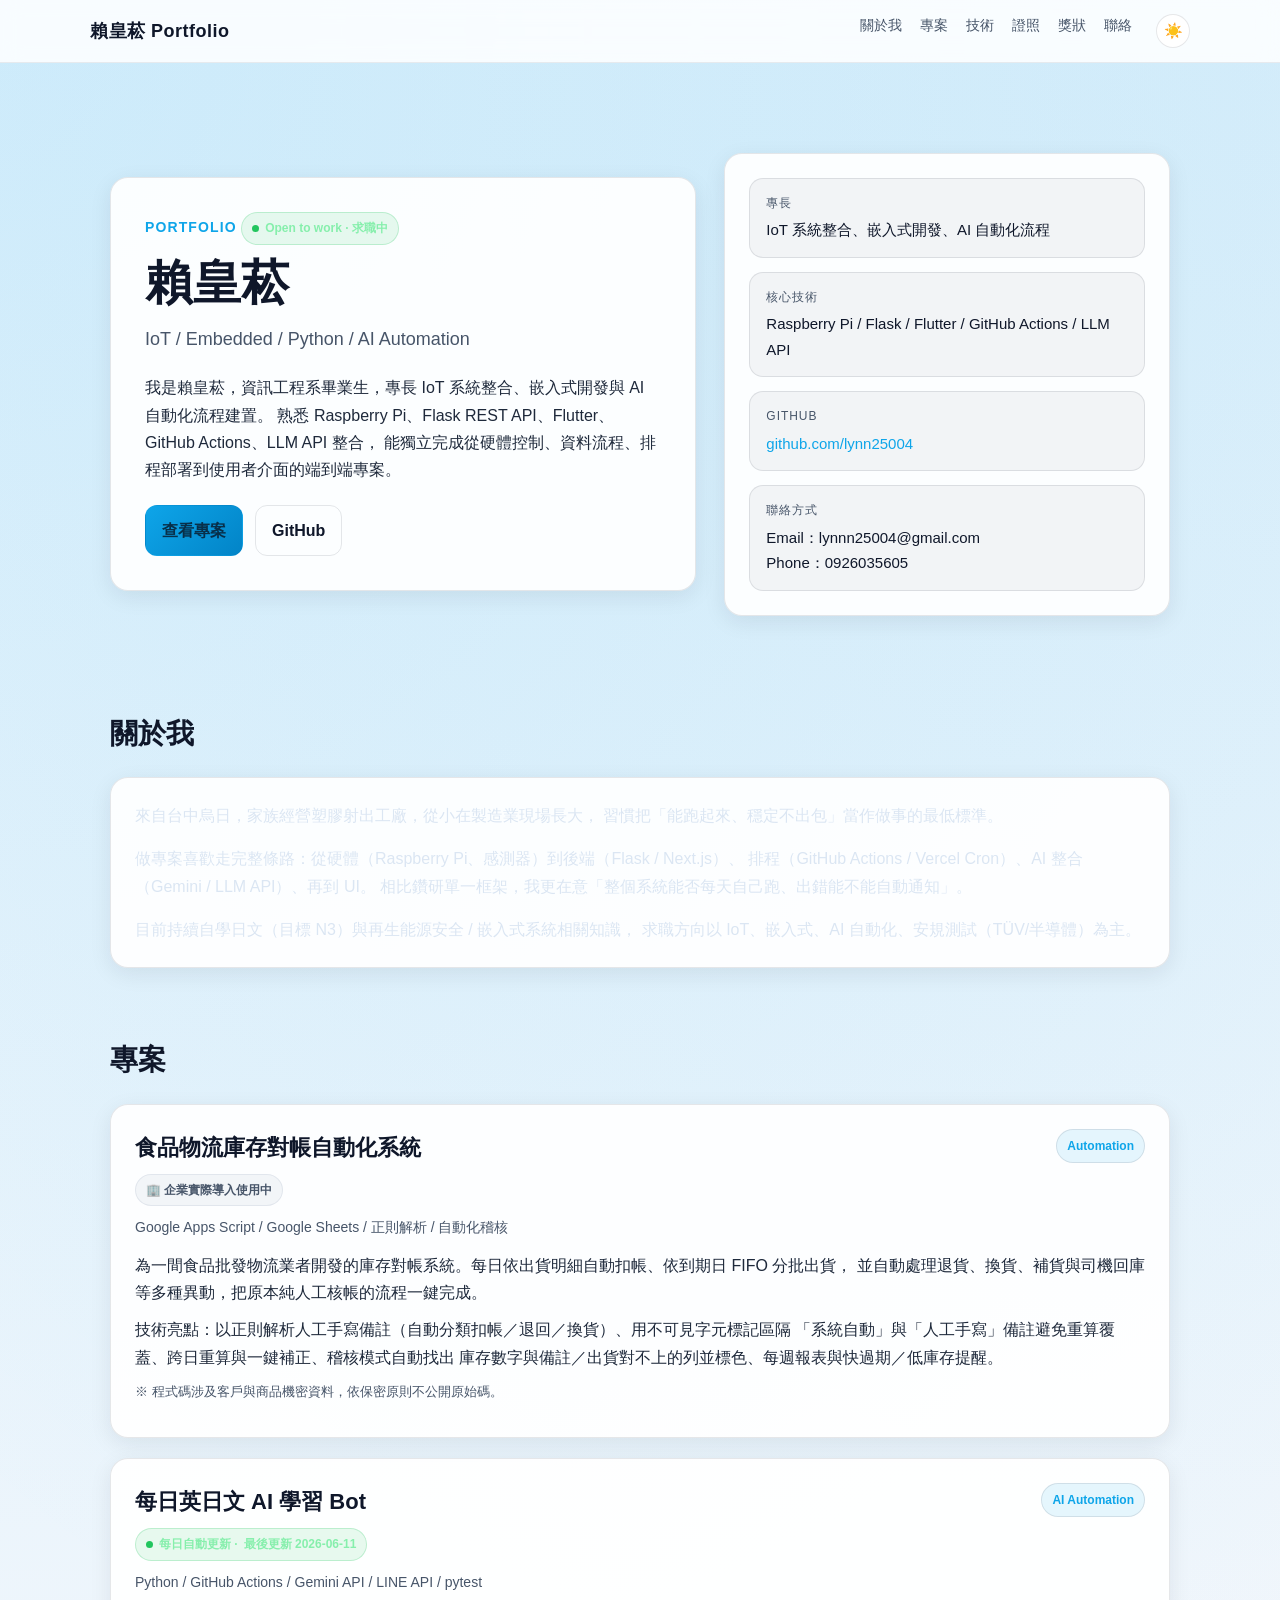
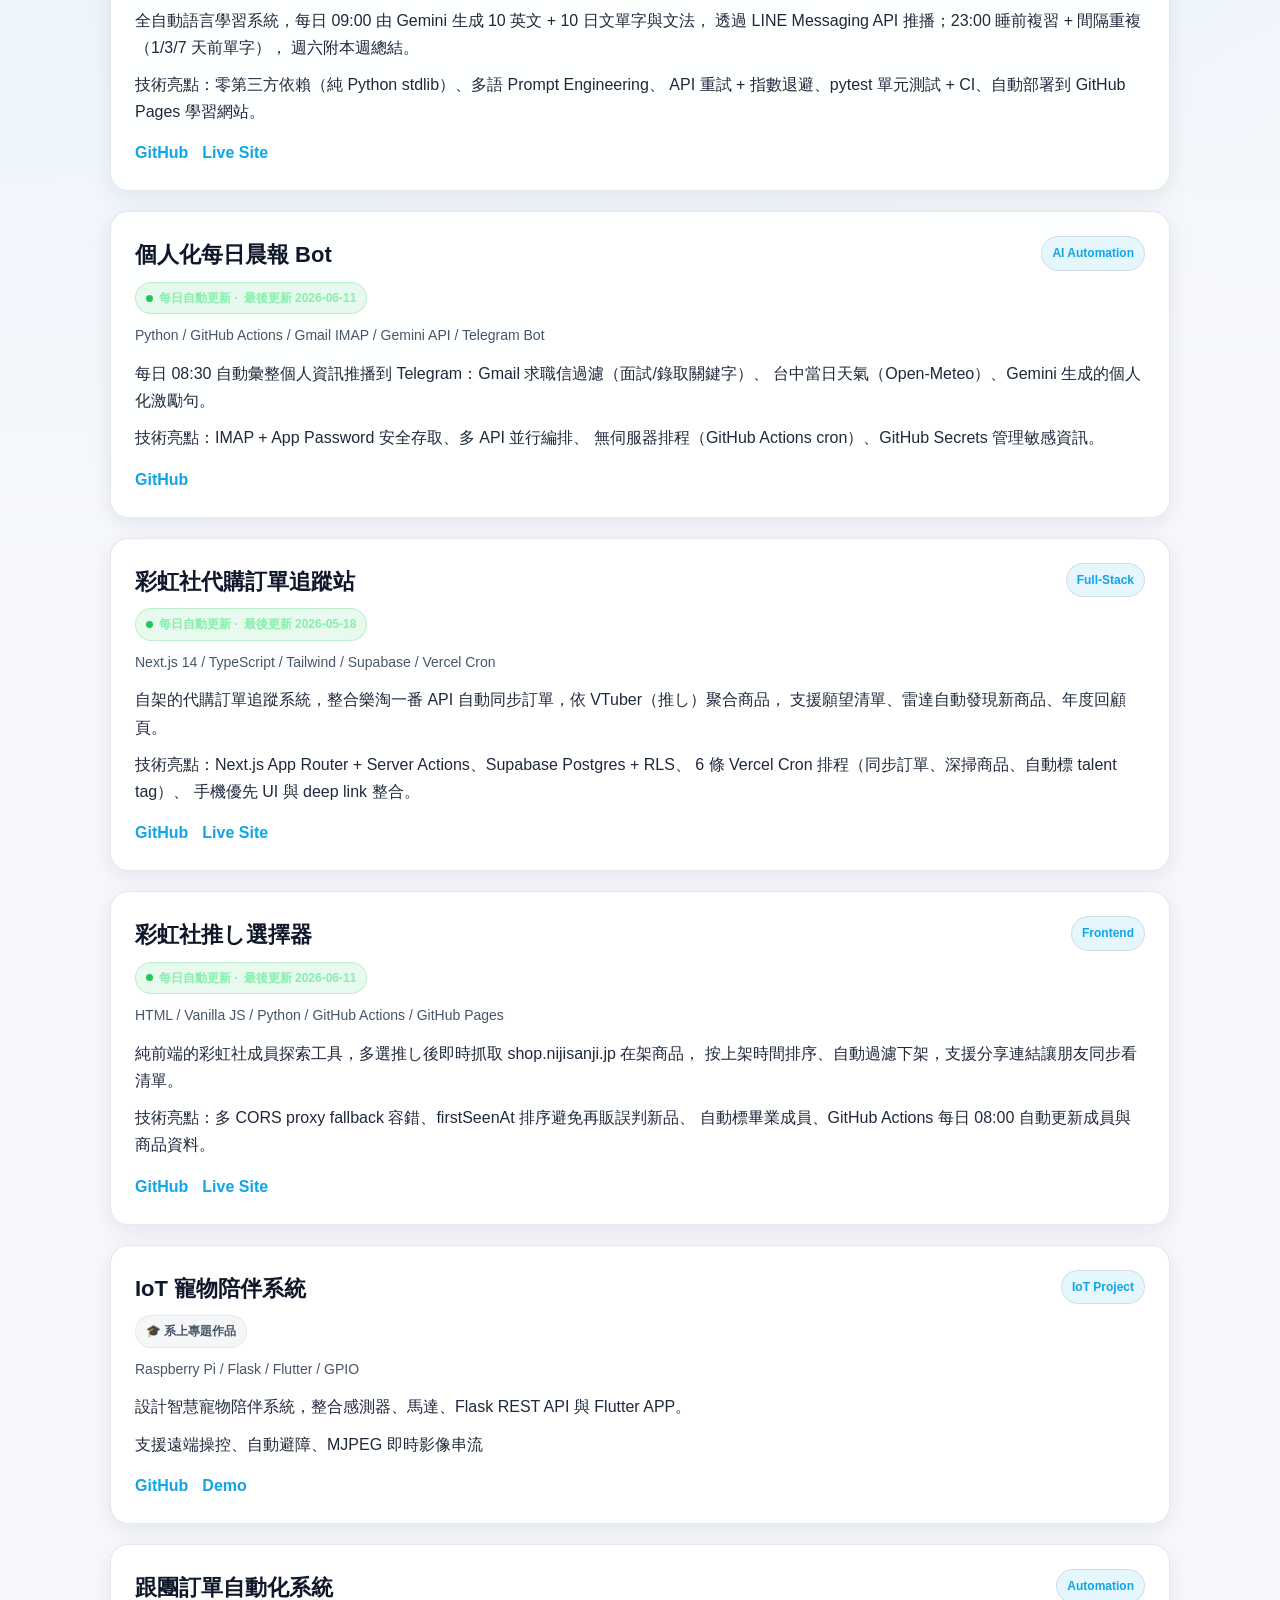
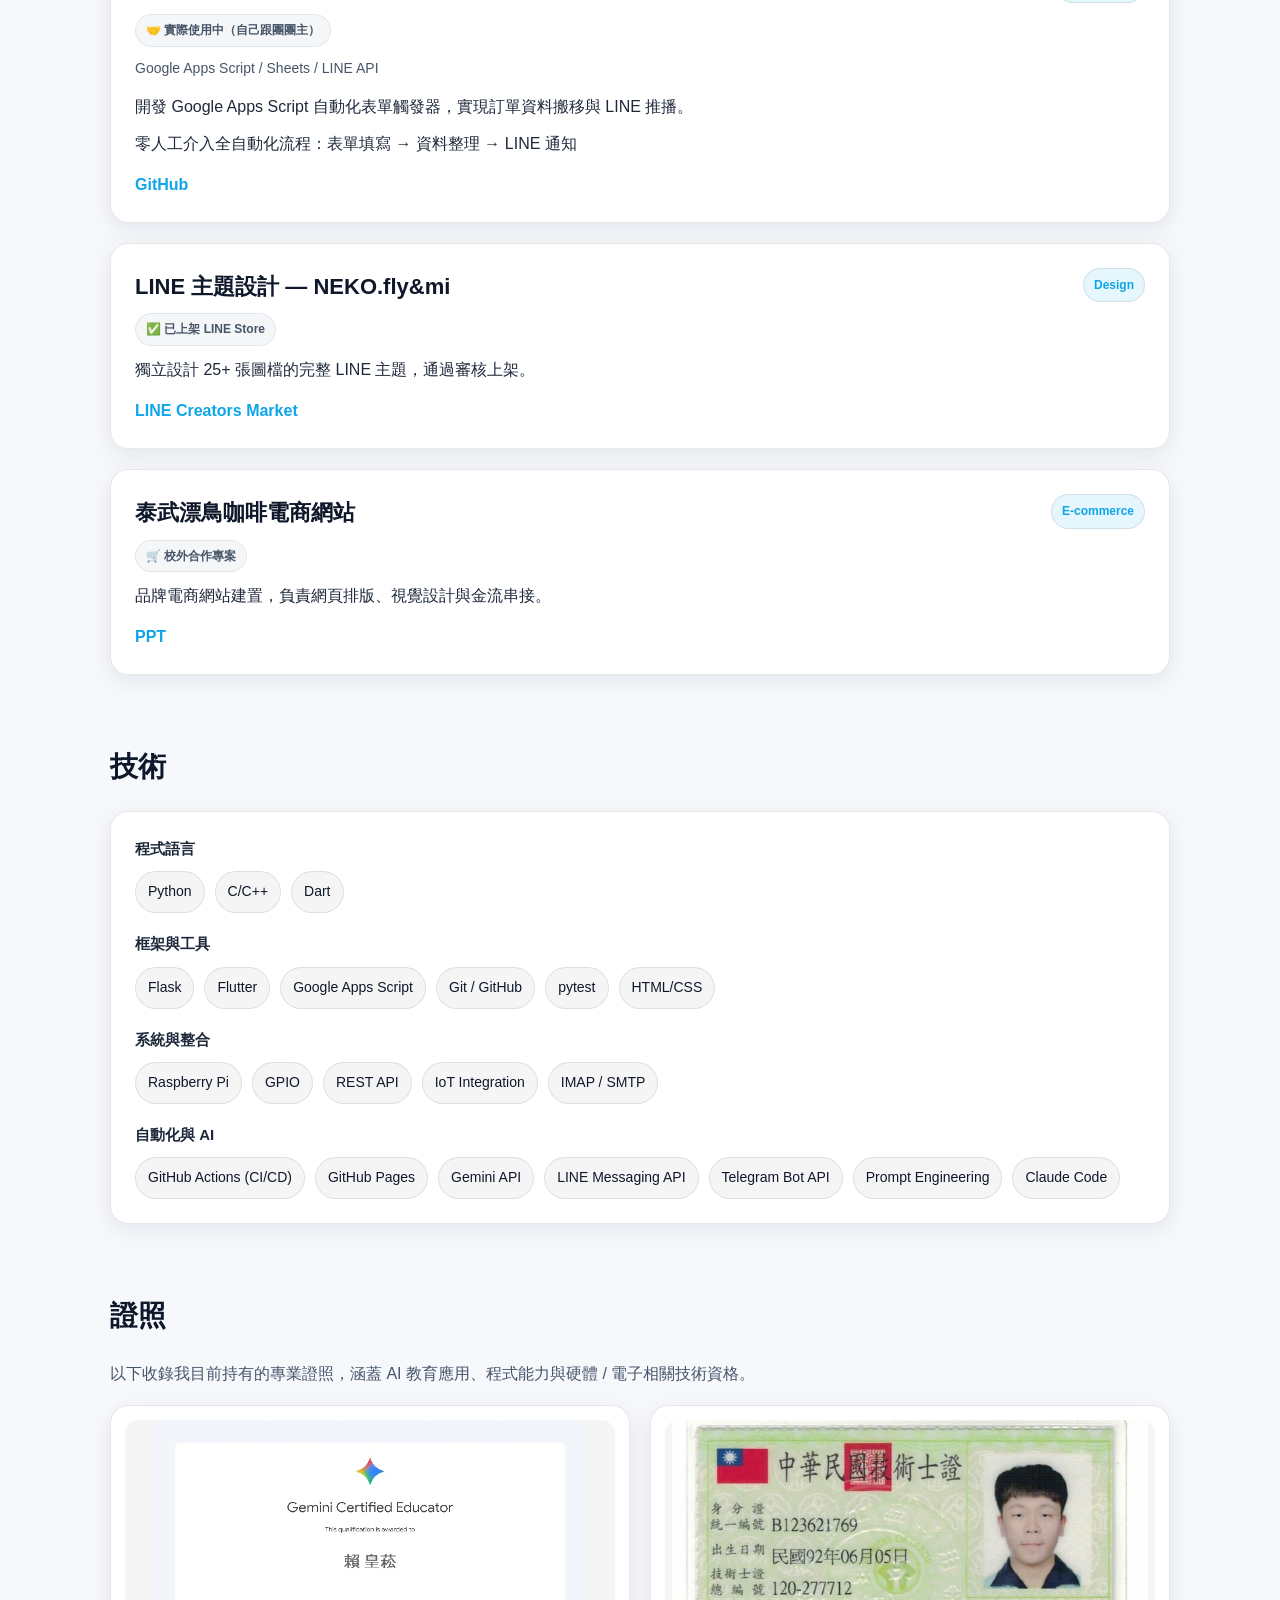
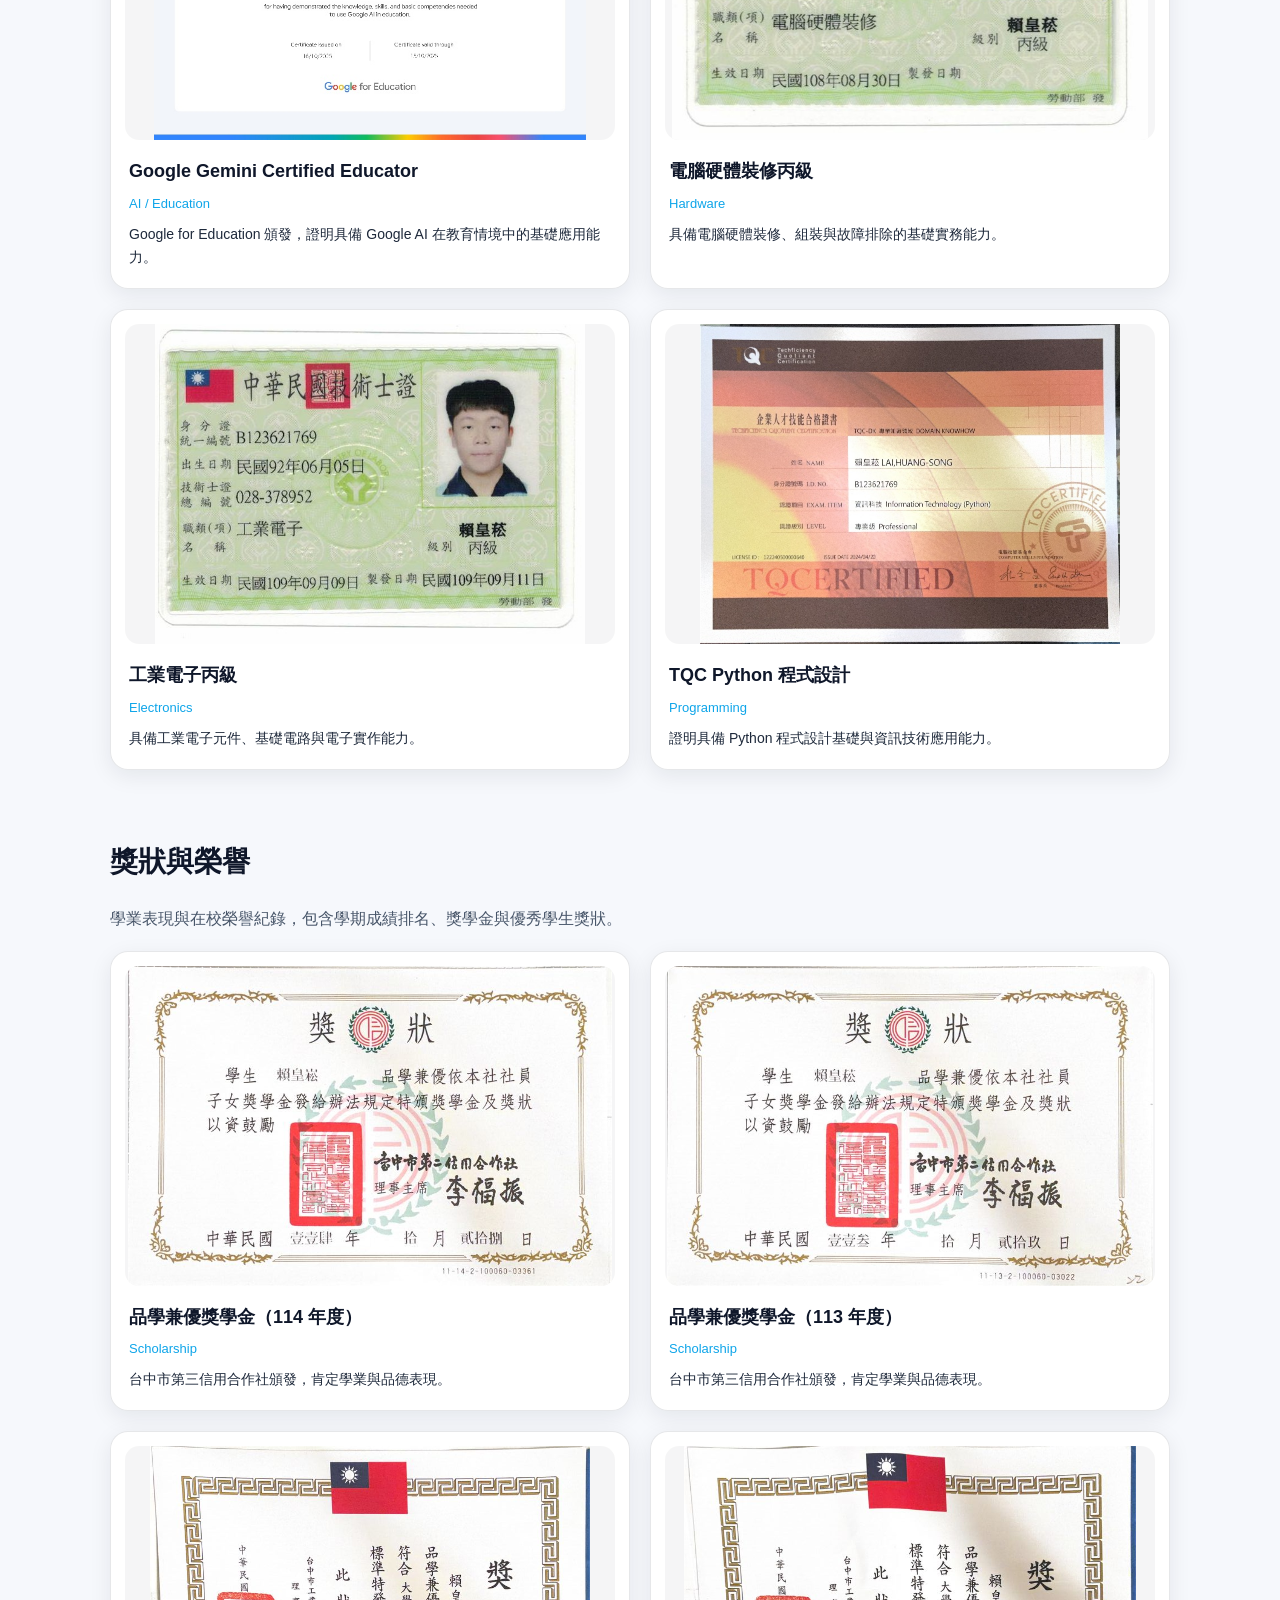
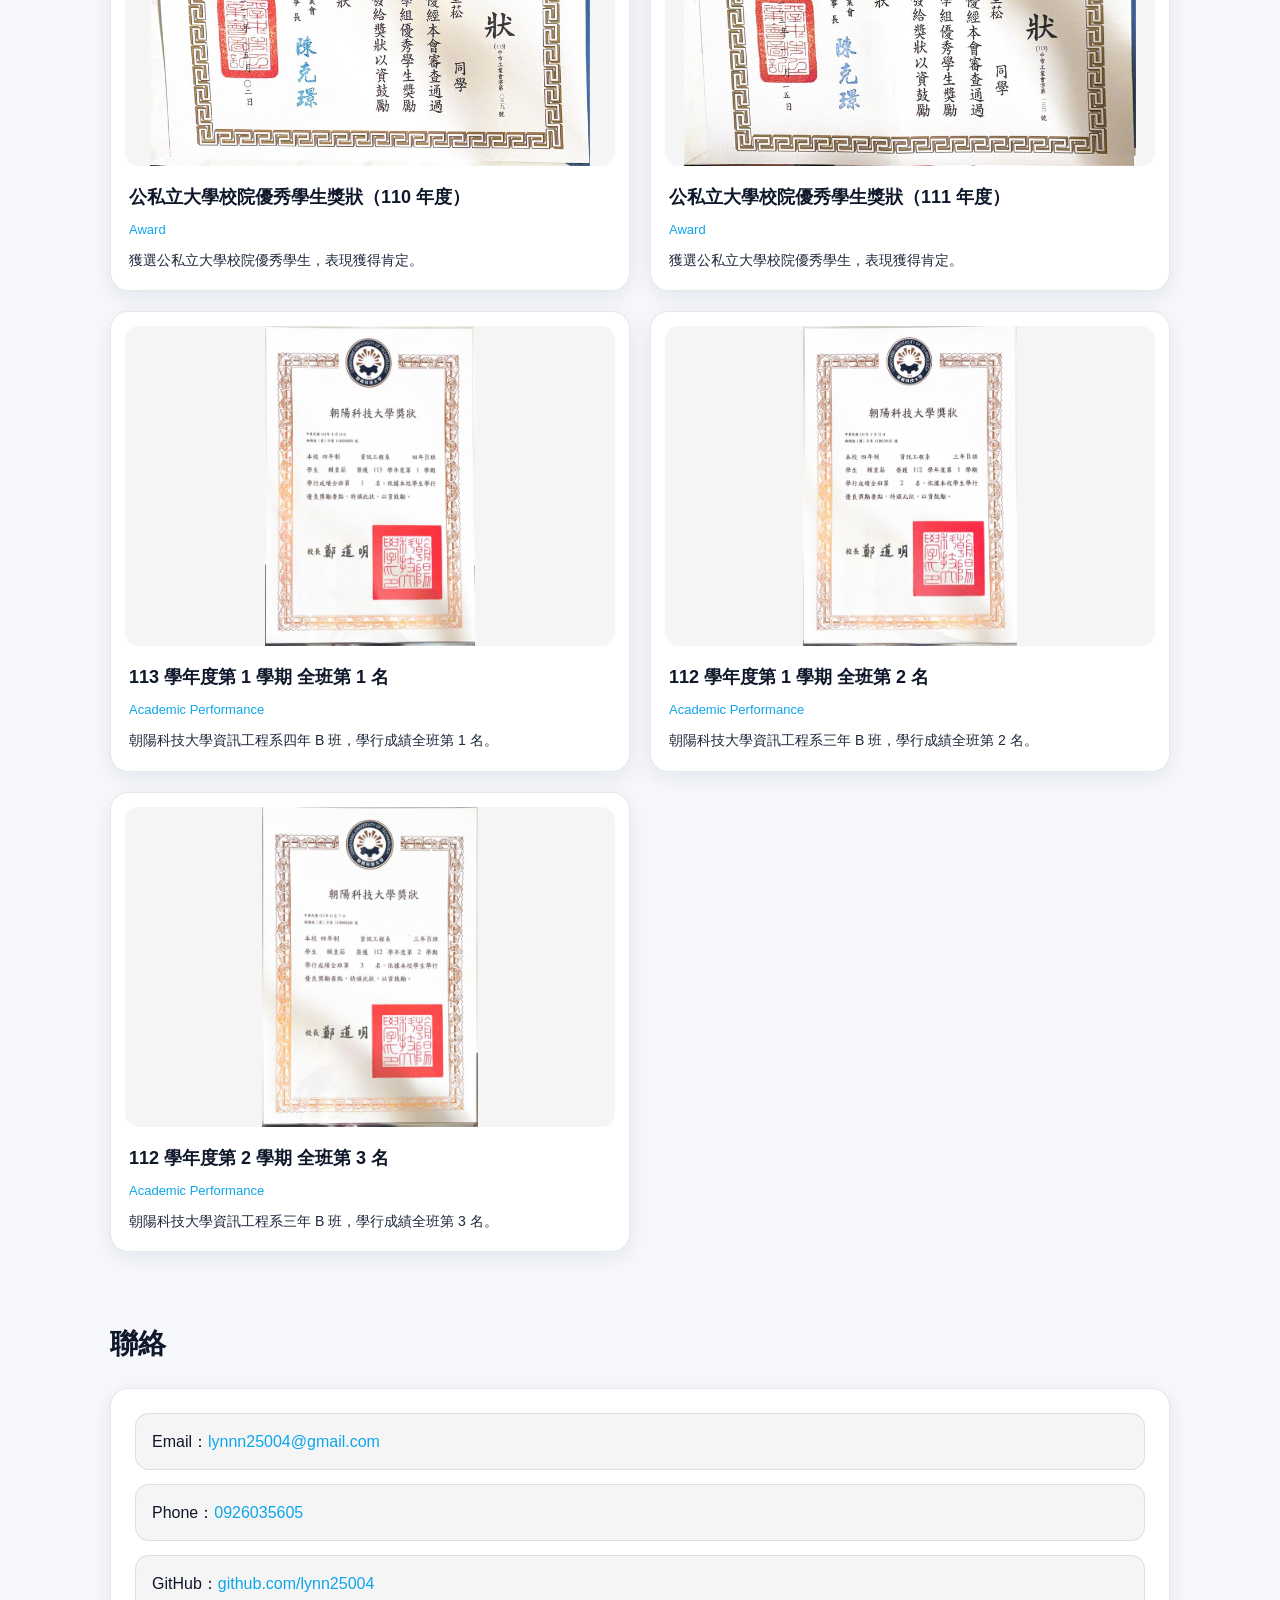
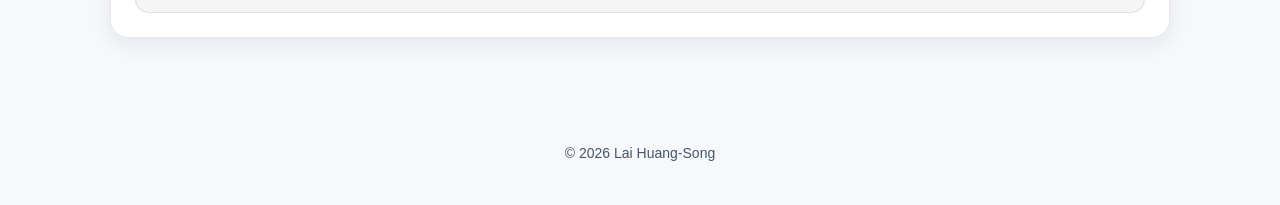
==== index.html @ dcc77744 "新增「食品物流庫存對帳自動化系統」作品集卡片（匿名化，不含客戶/商品機密） Co-Authored-By: Claude Opus 4.8 <noreply@anthropic.com>" ====
<!DOCTYPE html>
<html lang="zh-TW">
<head>
  <meta charset="UTF-8">
  <meta name="viewport" content="width=device-width, initial-scale=1.0">
  <title>賴皇菘 | Portfolio</title>
  <meta name="description" content="賴皇菘的工程師作品集，展示 IoT、嵌入式、Python、Flutter、Google Apps Script 等專案經驗、證照與獎狀。">
  <meta name="theme-color" content="#0f172a" media="(prefers-color-scheme: dark)">
  <meta name="theme-color" content="#ffffff" media="(prefers-color-scheme: light)">
  <link rel="icon" type="image/svg+xml" href='data:image/svg+xml;utf8,<svg xmlns="http://www.w3.org/2000/svg" viewBox="0 0 64 64"><rect width="64" height="64" rx="14" fill="%230f172a"/><text x="50%25" y="55%25" font-size="36" text-anchor="middle" dominant-baseline="middle" font-family="Arial,sans-serif" font-weight="700" fill="%2338bdf8">L</text></svg>'>
  <meta property="og:title" content="賴皇菘 | Portfolio">
  <meta property="og:description" content="IoT / Embedded / Python / AI Automation — 工程師作品集">
  <meta property="og:type" content="website">
  <script>
    // 早期套用主題，避免閃白
    (function(){
      try{
        var saved=localStorage.getItem('portfolio-theme');
        var sys=window.matchMedia('(prefers-color-scheme: light)').matches?'light':'dark';
        document.documentElement.dataset.theme=saved||sys;
      }catch(e){document.documentElement.dataset.theme='dark';}
    })();
  </script>

  <style>
    :root,
    [data-theme="dark"]{
      --bg:#0f172a;
      --card:#1e293b;
      --card-hover:#24344d;
      --text:#e2e8f0;
      --muted:#94a3b8;
      --primary:#38bdf8;
      --primary-dark:#0ea5e9;
      --border:rgba(148,163,184,.18);
      --shadow:0 10px 30px rgba(0,0,0,.25);
      --radius:18px;
      --grad-1:rgba(56,189,248,.10);
      --grad-2:rgba(14,165,233,.08);
      --nav-bg:rgba(15,23,42,.78);
      --nav-border:rgba(148,163,184,.12);
      --card-bg:rgba(30,41,59,.72);
      --card-bg-strong:rgba(36,52,77,.86);
      --skills-bg:rgba(15,23,42,.55);
      --eyebrow-bg:rgba(56,189,248,.12);
      --brand:#fff;
      --hover-link:#7dd3fc;
      --project-desc:#dbe6f3;
    }

    [data-theme="light"]{
      --bg:#f6f8fc;
      --card:#ffffff;
      --card-hover:#eef2f8;
      --text:#0f172a;
      --muted:#475569;
      --primary:#0ea5e9;
      --primary-dark:#0284c7;
      --border:rgba(15,23,42,.10);
      --shadow:0 6px 22px rgba(15,23,42,.08);
      --grad-1:rgba(56,189,248,.18);
      --grad-2:rgba(14,165,233,.10);
      --nav-bg:rgba(255,255,255,.86);
      --nav-border:rgba(15,23,42,.08);
      --card-bg:rgba(255,255,255,.92);
      --card-bg-strong:#ffffff;
      --skills-bg:rgba(15,23,42,.04);
      --eyebrow-bg:rgba(14,165,233,.10);
      --brand:#0f172a;
      --hover-link:#0284c7;
      --project-desc:#1e293b;
    }

    .theme-toggle{
      background:var(--card-bg);
      border:1px solid var(--border);
      color:var(--text);
      width:34px;
      height:34px;
      border-radius:50%;
      cursor:pointer;
      display:flex;
      align-items:center;
      justify-content:center;
      font-size:15px;
      transition:transform .2s,border-color .2s;
      margin-left:6px;
    }
    .theme-toggle:hover{
      border-color:var(--primary);
      transform:rotate(15deg);
    }

    *{
      box-sizing:border-box;
      margin:0;
      padding:0;
    }

    html{
      scroll-behavior:smooth;
    }

    body{
      font-family:Arial, "Noto Sans TC", sans-serif;
      background:
        radial-gradient(circle at top left, var(--grad-1), transparent 26%),
        radial-gradient(circle at top right, var(--grad-2), transparent 24%),
        var(--bg);
      color:var(--text);
      line-height:1.7;
      transition:background .25s,color .25s;
    }

    a{
      color:var(--primary);
      text-decoration:none;
      transition:.2s ease;
    }

    a:hover{
      color:var(--hover-link);
    }

    img{
      max-width:100%;
      display:block;
      border-radius:14px;
    }

    .container{
      max-width:1100px;
      margin:0 auto;
      padding:0 20px;
    }

    .nav{
      position:sticky;
      top:0;
      z-index:1000;
      backdrop-filter:blur(10px);
      background:var(--nav-bg);
      border-bottom:1px solid var(--nav-border);
    }

    .nav-inner{
      display:flex;
      justify-content:space-between;
      align-items:center;
      padding:14px 0;
    }

    .brand{
      font-size:18px;
      font-weight:700;
      color:var(--brand);
      letter-spacing:.5px;
    }

    .nav-links{
      display:flex;
      gap:18px;
      flex-wrap:wrap;
    }

    .nav-links a{
      color:var(--muted);
      font-size:14px;
    }

    .nav-links a:hover{
      color:var(--brand);
    }

    .hero{
      padding:90px 0 60px;
    }

    .hero-grid{
      display:grid;
      grid-template-columns:1.25fr .95fr;
      gap:28px;
      align-items:center;
    }

    .hero-card,
    .side-card,
    .about-box,
    .skills-panel,
    .contact-box,
    .card{
      background:var(--card-bg);
      border:1px solid var(--border);
      border-radius:var(--radius);
      box-shadow:var(--shadow);
    }

    .hero-card{
      padding:34px;
    }

    .side-card,
    .about-box,
    .skills-panel,
    .contact-box,
    .card{
      padding:24px;
    }

    .eyebrow{
      display:inline-block;
      margin-bottom:12px;
      color:var(--primary);
      font-size:14px;
      font-weight:700;
      letter-spacing:.08em;
      text-transform:uppercase;
    }

    h1{
      font-size:48px;
      line-height:1.15;
      margin-bottom:14px;
      color:var(--brand);
    }

    .subtitle{
      margin-bottom:20px;
      color:var(--muted);
      font-size:18px;
    }

    .intro{
      color:var(--project-desc);
      font-size:16px;
      margin-bottom:22px;
    }

    .hero-actions{
      display:flex;
      gap:12px;
      flex-wrap:wrap;
      margin-top:22px;
    }

    .btn{
      display:inline-flex;
      align-items:center;
      justify-content:center;
      padding:11px 16px;
      border-radius:12px;
      font-weight:700;
      transition:.2s ease;
      border:1px solid transparent;
    }

    .btn-primary{
      background:linear-gradient(135deg, var(--primary), var(--primary-dark));
      color:#082f49;
    }

    .btn-primary:hover{
      color:#082f49;
      transform:translateY(-1px);
    }

    .btn-secondary{
      background:transparent;
      color:var(--text);
      border-color:var(--border);
    }

    .btn-secondary:hover{
      background:var(--skills-bg);
      color:var(--brand);
    }

    .info-list,
    .contact-list{
      display:grid;
      gap:14px;
    }

    .info-item,
    .contact-item{
      padding:14px 16px;
      border-radius:14px;
      background:var(--skills-bg);
      border:1px solid var(--border);
    }

    .info-label{
      display:block;
      font-size:12px;
      color:var(--muted);
      margin-bottom:4px;
      text-transform:uppercase;
      letter-spacing:.08em;
    }

    .info-value{
      color:var(--brand);
      font-size:15px;
      word-break:break-word;
    }

    .section{
      padding:34px 0;
      scroll-margin-top:72px;
    }

    .section-title{
      font-size:28px;
      margin-bottom:20px;
      color:var(--brand);
    }

    .section-desc{
      color:var(--muted);
      margin-bottom:18px;
    }

    .about-box p{
      color:#dbe6f3;
      margin-bottom:16px;
    }

    .about-box p:last-child{
      margin-bottom:0;
    }

    .project-grid{
      display:grid;
      gap:20px;
    }

    .card{
      transition:.2s ease;
    }

    .card:hover{
      transform:translateY(-3px);
      background:var(--card-bg-strong);
    }

    .project-header{
      display:flex;
      justify-content:space-between;
      align-items:flex-start;
      gap:12px;
      flex-wrap:wrap;
      margin-bottom:8px;
    }

    .project-header h3{
      font-size:22px;
      color:var(--brand);
    }

    .badge{
      display:inline-block;
      padding:6px 10px;
      border-radius:999px;
      background:var(--eyebrow-bg);
      color:var(--primary);
      font-size:12px;
      font-weight:700;
      border:1px solid var(--border);
      white-space:nowrap;
    }

    .live-badge{
      display:inline-flex;
      align-items:center;
      gap:6px;
      padding:5px 10px;
      border-radius:999px;
      background:rgba(34,197,94,.10);
      color:#86efac;
      font-size:12px;
      font-weight:600;
      border:1px solid rgba(34,197,94,.22);
      white-space:nowrap;
      margin-bottom:10px;
    }

    .static-badge{
      display:inline-flex;
      align-items:center;
      gap:6px;
      padding:5px 10px;
      border-radius:999px;
      background:rgba(148,163,184,.10);
      color:var(--muted);
      font-size:12px;
      font-weight:600;
      border:1px solid rgba(148,163,184,.18);
      white-space:nowrap;
      margin-bottom:10px;
    }

    .live-dot{
      width:7px;
      height:7px;
      border-radius:50%;
      background:#22c55e;
      box-shadow:0 0 0 0 rgba(34,197,94,.5);
      animation:pulse 2s infinite;
    }

    @keyframes pulse{
      0%{box-shadow:0 0 0 0 rgba(34,197,94,.5);}
      70%{box-shadow:0 0 0 6px rgba(34,197,94,0);}
      100%{box-shadow:0 0 0 0 rgba(34,197,94,0);}
    }

    .stack{
      color:var(--muted);
      font-size:14px;
      margin-bottom:12px;
    }

    .project-desc{
      color:var(--project-desc);
      margin-bottom:10px;
    }

    .project-links{
      margin-top:14px;
      display:flex;
      gap:14px;
      flex-wrap:wrap;
    }

    .project-links a{
      font-weight:700;
    }

    .skill-group{
      margin-bottom:18px;
    }

    .skill-group:last-child{
      margin-bottom:0;
    }

    .skill-group h4{
      margin-bottom:10px;
      font-size:15px;
      color:var(--project-desc);
    }

    .skills{
      display:flex;
      flex-wrap:wrap;
      gap:10px;
    }

    .skills span{
      display:inline-block;
      background:var(--skills-bg);
      border:1px solid var(--border);
      color:var(--text);
      padding:8px 12px;
      border-radius:999px;
      font-size:14px;
    }

    .gallery-grid{
      display:grid;
      grid-template-columns:repeat(2, minmax(0, 1fr));
      gap:20px;
    }

    .gallery-card{
      background:var(--card-bg);
      border:1px solid var(--border);
      border-radius:var(--radius);
      box-shadow:var(--shadow);
      overflow:hidden;
      transition:.2s ease;
    }

    .gallery-card:hover{
      transform:translateY(-3px);
      background:var(--card-bg-strong);
    }

    .gallery-image-wrap{
      padding:14px 14px 0 14px;
    }

    .gallery-image-wrap img{
      width:100%;
      height:320px;
      object-fit:contain;
      background:var(--skills-bg);
      border-radius:14px;
    }

    .gallery-body{
      padding:16px 18px 18px;
    }

    .gallery-title{
      font-size:18px;
      font-weight:700;
      color:var(--brand);
      margin-bottom:6px;
    }

    .gallery-meta{
      font-size:13px;
      color:var(--primary);
      margin-bottom:8px;
    }

    .gallery-desc{
      font-size:14px;
      color:var(--project-desc);
    }

    footer{
      text-align:center;
      margin:70px 0 40px;
      color:var(--muted);
      font-size:14px;
    }

    @media (max-width: 900px){
      .hero-grid,
      .gallery-grid{
        grid-template-columns:1fr;
      }

      h1{
        font-size:38px;
      }
    }

    @media (max-width: 640px){
      .nav-inner{
        align-items:flex-start;
        gap:12px;
        flex-direction:column;
      }

      .nav-links{
        gap:12px;
      }

      .hero{
        padding:70px 0 40px;
      }

      .hero-card,
      .side-card,
      .about-box,
      .card,
      .skills-panel,
      .contact-box{
        padding:20px;
      }

      h1{
        font-size:32px;
      }

      .section-title{
        font-size:24px;
      }

      .project-header h3{
        font-size:20px;
      }

      .gallery-image-wrap{
        padding:12px 12px 0 12px;
      }

      .gallery-image-wrap img{
        height:260px;
      }
    }

    /* 列印（HR / 招募方輸出 PDF 用） */
    @media print{
      :root{
        --bg:#fff;--card:#fff;--card-hover:#fff;--text:#111;--muted:#444;
        --primary:#0369a1;--primary-dark:#0c4a6e;--border:#ccc;--shadow:none;
        --grad-1:transparent;--grad-2:transparent;--nav-bg:#fff;--nav-border:#ccc;
        --card-bg:#fff;--card-bg-strong:#fff;--skills-bg:#f7f7f7;
        --eyebrow-bg:#e0f2fe;--brand:#000;--hover-link:#0369a1;--project-desc:#222;
      }
      body{background:#fff;color:#111;}
      .nav,.theme-toggle,#theme-toggle{display:none !important;}
      .hero{padding:20px 0 12px;}
      .hero-grid{grid-template-columns:1fr;gap:14px;}
      .live-badge,.static-badge,.badge{box-shadow:none !important;}
      .card,.hero-card,.side-card,.about-box,.skills-panel,.contact-box,.gallery-card{
        page-break-inside:avoid;break-inside:avoid;box-shadow:none;border:1px solid #ddd;
      }
      .section{padding:14px 0;scroll-margin-top:0;}
      .section-title{font-size:20px;margin-bottom:10px;}
      h1{font-size:28px;}
      a{color:#0369a1;text-decoration:underline;}
      a[href]:after{content:" (" attr(href) ")";font-size:.8em;color:#666;word-break:break-all;}
      a[href^="#"]:after,a[href^="mailto:"]:after,a[href^="tel:"]:after{content:"";}
      .project-links a{display:inline-block;margin-right:8px;}
      footer{border-top:1px solid #ccc;padding-top:8px;margin-top:18px;}
    }
  </style>
</head>

<body>
  <nav class="nav">
    <div class="container nav-inner">
      <div class="brand">賴皇菘 Portfolio</div>
      <div class="nav-links">
        <a href="#about">關於我</a>
        <a href="#projects">專案</a>
        <a href="#skills">技術</a>
        <a href="#certifications">證照</a>
        <a href="#awards">獎狀</a>
        <a href="#contact">聯絡</a>
        <button id="theme-toggle" class="theme-toggle" aria-label="切換主題" title="切換深色 / 淺色">🌙</button>
      </div>
    </div>
  </nav>

  <div class="container">
    <header class="hero">
      <div class="hero-grid">
        <div class="hero-card">
          <span class="eyebrow">Portfolio</span>
          <span class="live-badge" title="2026 應屆畢業，求職中"><span class="live-dot"></span>Open to work · 求職中</span>
          <h1>賴皇菘</h1>
          <p class="subtitle">IoT / Embedded / Python / AI Automation</p>
          <p class="intro">
            我是賴皇菘，資訊工程系畢業生，專長 IoT 系統整合、嵌入式開發與 AI 自動化流程建置。
            熟悉 Raspberry Pi、Flask REST API、Flutter、GitHub Actions、LLM API 整合，
            能獨立完成從硬體控制、資料流程、排程部署到使用者介面的端到端專案。
          </p>
          <div class="hero-actions">
            <a class="btn btn-primary" href="#projects">查看專案</a>
            <a class="btn btn-secondary" href="https://github.com/lynn25004" target="_blank" rel="noopener noreferrer">GitHub</a>
          </div>
        </div>

        <div class="side-card">
          <div class="info-list">
            <div class="info-item">
              <span class="info-label">專長</span>
              <div class="info-value">IoT 系統整合、嵌入式開發、AI 自動化流程</div>
            </div>
            <div class="info-item">
              <span class="info-label">核心技術</span>
              <div class="info-value">Raspberry Pi / Flask / Flutter / GitHub Actions / LLM API</div>
            </div>
            <div class="info-item">
              <span class="info-label">GitHub</span>
              <div class="info-value">
                <a href="https://github.com/lynn25004" target="_blank" rel="noopener noreferrer">github.com/lynn25004</a>
              </div>
            </div>
            <div class="info-item">
              <span class="info-label">聯絡方式</span>
              <div class="info-value">Email：lynnn25004@gmail.com<br>Phone：0926035605</div>
            </div>
          </div>
        </div>
      </div>
    </header>

    <section class="section" id="about">
      <h2 class="section-title">關於我</h2>
      <div class="about-box">
        <p>
          來自台中烏日，家族經營塑膠射出工廠，從小在製造業現場長大，
          習慣把「能跑起來、穩定不出包」當作做事的最低標準。
        </p>
        <p>
          做專案喜歡走完整條路：從硬體（Raspberry Pi、感測器）到後端（Flask / Next.js）、
          排程（GitHub Actions / Vercel Cron）、AI 整合（Gemini / LLM API）、再到 UI。
          相比鑽研單一框架，我更在意「整個系統能否每天自己跑、出錯能不能自動通知」。
        </p>
        <p>
          目前持續自學日文（目標 N3）與再生能源安全 / 嵌入式系統相關知識，
          求職方向以 IoT、嵌入式、AI 自動化、安規測試（TÜV/半導體）為主。
        </p>
      </div>
    </section>

    <section class="section" id="projects">
      <h2 class="section-title">專案</h2>

      <div class="project-grid">
        <div class="card">
          <div class="project-header">
            <h3>食品物流庫存對帳自動化系統</h3>
            <span class="badge">Automation</span>
          </div>
          <span class="static-badge">🏢 企業實際導入使用中</span>
          <div class="stack">Google Apps Script / Google Sheets / 正則解析 / 自動化稽核</div>
          <p class="project-desc">
            為一間食品批發物流業者開發的庫存對帳系統。每日依出貨明細自動扣帳、依到期日 FIFO 分批出貨，
            並自動處理退貨、換貨、補貨與司機回庫等多種異動，把原本純人工核帳的流程一鍵完成。
          </p>
          <p class="project-desc">
            技術亮點：以正則解析人工手寫備註（自動分類扣帳／退回／換貨）、用不可見字元標記區隔
            「系統自動」與「人工手寫」備註避免重算覆蓋、跨日重算與一鍵補正、稽核模式自動找出
            庫存數字與備註／出貨對不上的列並標色、每週報表與快過期／低庫存提醒。
          </p>
          <p class="project-desc" style="color:var(--muted);font-size:13px;">
            ※ 程式碼涉及客戶與商品機密資料，依保密原則不公開原始碼。
          </p>
        </div>

        <div class="card" data-repo="lynn-daily-language">
          <div class="project-header">
            <h3>每日英日文 AI 學習 Bot</h3>
            <span class="badge">AI Automation</span>
          </div>
          <span class="live-badge"><span class="live-dot"></span>每日自動更新 · <span class="last-update">載入中…</span></span>
          <div class="stack">Python / GitHub Actions / Gemini API / LINE API / pytest</div>
          <p class="project-desc">
            全自動語言學習系統，每日 09:00 由 Gemini 生成 10 英文 + 10 日文單字與文法，
            透過 LINE Messaging API 推播；23:00 睡前複習 + 間隔重複（1/3/7 天前單字），
            週六附本週總結。
          </p>
          <p class="project-desc">
            技術亮點：零第三方依賴（純 Python stdlib）、多語 Prompt Engineering、
            API 重試 + 指數退避、pytest 單元測試 + CI、自動部署到 GitHub Pages 學習網站。
          </p>
          <div class="project-links">
            <a href="https://github.com/lynn25004/lynn-daily-language" target="_blank" rel="noopener noreferrer">GitHub</a>
            <a href="https://lynn25004.github.io/lynn-daily-language/" target="_blank" rel="noopener noreferrer">Live Site</a>
          </div>
        </div>

        <div class="card" data-repo="lynn-daily-briefing">
          <div class="project-header">
            <h3>個人化每日晨報 Bot</h3>
            <span class="badge">AI Automation</span>
          </div>
          <span class="live-badge"><span class="live-dot"></span>每日自動更新 · <span class="last-update">載入中…</span></span>
          <div class="stack">Python / GitHub Actions / Gmail IMAP / Gemini API / Telegram Bot</div>
          <p class="project-desc">
            每日 08:30 自動彙整個人資訊推播到 Telegram：Gmail 求職信過濾（面試/錄取關鍵字）、
            台中當日天氣（Open-Meteo）、Gemini 生成的個人化激勵句。
          </p>
          <p class="project-desc">
            技術亮點：IMAP + App Password 安全存取、多 API 並行編排、
            無伺服器排程（GitHub Actions cron）、GitHub Secrets 管理敏感資訊。
          </p>
          <div class="project-links">
            <a href="https://github.com/lynn25004/lynn-daily-briefing" target="_blank" rel="noopener noreferrer">GitHub</a>
          </div>
        </div>

        <div class="card" data-repo="nijisanji-orders">
          <div class="project-header">
            <h3>彩虹社代購訂單追蹤站</h3>
            <span class="badge">Full-Stack</span>
          </div>
          <span class="live-badge"><span class="live-dot"></span>每日自動更新 · <span class="last-update">載入中…</span></span>
          <div class="stack">Next.js 14 / TypeScript / Tailwind / Supabase / Vercel Cron</div>
          <p class="project-desc">
            自架的代購訂單追蹤系統，整合樂淘一番 API 自動同步訂單，依 VTuber（推し）聚合商品，
            支援願望清單、雷達自動發現新商品、年度回顧頁。
          </p>
          <p class="project-desc">
            技術亮點：Next.js App Router + Server Actions、Supabase Postgres + RLS、
            6 條 Vercel Cron 排程（同步訂單、深掃商品、自動標 talent tag）、
            手機優先 UI 與 deep link 整合。
          </p>
          <div class="project-links">
            <a href="https://github.com/lynn25004/nijisanji-orders" target="_blank" rel="noopener noreferrer">GitHub</a>
            <a href="https://nijisanji-orders.vercel.app/" target="_blank" rel="noopener noreferrer">Live Site</a>
          </div>
        </div>

        <div class="card" data-repo="nijisanji-oshi">
          <div class="project-header">
            <h3>彩虹社推し選擇器</h3>
            <span class="badge">Frontend</span>
          </div>
          <span class="live-badge"><span class="live-dot"></span>每日自動更新 · <span class="last-update">載入中…</span></span>
          <div class="stack">HTML / Vanilla JS / Python / GitHub Actions / GitHub Pages</div>
          <p class="project-desc">
            純前端的彩虹社成員探索工具，多選推し後即時抓取 shop.nijisanji.jp 在架商品，
            按上架時間排序、自動過濾下架，支援分享連結讓朋友同步看清單。
          </p>
          <p class="project-desc">
            技術亮點：多 CORS proxy fallback 容錯、firstSeenAt 排序避免再販誤判新品、
            自動標畢業成員、GitHub Actions 每日 08:00 自動更新成員與商品資料。
          </p>
          <div class="project-links">
            <a href="https://github.com/lynn25004/nijisanji-oshi" target="_blank" rel="noopener noreferrer">GitHub</a>
            <a href="https://lynn25004.github.io/nijisanji-oshi/" target="_blank" rel="noopener noreferrer">Live Site</a>
          </div>
        </div>

        <div class="card">
          <div class="project-header">
            <h3>IoT 寵物陪伴系統</h3>
            <span class="badge">IoT Project</span>
          </div>
          <span class="static-badge">🎓 系上專題作品</span>
          <div class="stack">Raspberry Pi / Flask / Flutter / GPIO</div>
          <p class="project-desc">
            設計智慧寵物陪伴系統，整合感測器、馬達、Flask REST API 與 Flutter APP。
          </p>
          <p class="project-desc">
            支援遠端操控、自動避障、MJPEG 即時影像串流
          </p>
          <div class="project-links">
            <a href="https://github.com/lynn25004/IoT-Pet-companion-machine" target="_blank" rel="noopener noreferrer">GitHub</a>
            <a href="https://1drv.ms/p/c/fd71da1dea47895c/IQDMHEFFaX8uTKvxJABpXvbUAQDs-z8y2wv67DpPHBs7V6c?e=m2fXS5" target="_blank" rel="noopener noreferrer">Demo</a>
          </div>
        </div>

        <div class="card">
          <div class="project-header">
            <h3>跟團訂單自動化系統</h3>
            <span class="badge">Automation</span>
          </div>
          <span class="static-badge">🤝 實際使用中（自己跟團團主）</span>
          <div class="stack">Google Apps Script / Sheets / LINE API</div>
          <p class="project-desc">
            開發 Google Apps Script 自動化表單觸發器，實現訂單資料搬移與 LINE 推播。
          </p>
          <p class="project-desc">
            零人工介入全自動化流程：表單填寫 → 資料整理 → LINE 通知
          </p>
          <div class="project-links">
            <a href="https://github.com/lynn25004/line-order-automation" target="_blank" rel="noopener noreferrer">GitHub</a>
          </div>
        </div>

        <div class="card">
          <div class="project-header">
            <h3>LINE 主題設計 — NEKO.fly&mi</h3>
            <span class="badge">Design</span>
          </div>
          <span class="static-badge">✅ 已上架 LINE Store</span>
          <p class="project-desc">
            獨立設計 25+ 張圖檔的完整 LINE 主題，通過審核上架。
          </p>
          <div class="project-links">
            <a href="https://store.line.me/themeshop/product/34806945-b3af-4e94-95bf-a31d87dbbe30/zh-Hant" target="_blank" rel="noopener noreferrer">
              LINE Creators Market
            </a>
          </div>
        </div>

        <div class="card">
          <div class="project-header">
            <h3>泰武漂鳥咖啡電商網站</h3>
            <span class="badge">E-commerce</span>
          </div>
          <span class="static-badge">🛒 校外合作專案</span>
          <p class="project-desc">
            品牌電商網站建置，負責網頁排版、視覺設計與金流串接。
          </p>
          <div class="project-links">
            <a href="https://1drv.ms/p/c/fd71da1dea47895c/IQB7H_sIkVauSI0abHVU85b4AeiNY1gkJ8f4P0qC-ME0C9k?e=yjNLsB" target="_blank" rel="noopener noreferrer">PPT</a>
          </div>
        </div>
      </div>
    </section>

    <section class="section" id="skills">
      <h2 class="section-title">技術</h2>
      <div class="skills-panel">
        <div class="skill-group">
          <h4>程式語言</h4>
          <div class="skills">
            <span>Python</span>
            <span>C/C++</span>
            <span>Dart</span>
          </div>
        </div>

        <div class="skill-group">
          <h4>框架與工具</h4>
          <div class="skills">
            <span>Flask</span>
            <span>Flutter</span>
            <span>Google Apps Script</span>
            <span>Git / GitHub</span>
            <span>pytest</span>
            <span>HTML/CSS</span>
          </div>
        </div>

        <div class="skill-group">
          <h4>系統與整合</h4>
          <div class="skills">
            <span>Raspberry Pi</span>
            <span>GPIO</span>
            <span>REST API</span>
            <span>IoT Integration</span>
            <span>IMAP / SMTP</span>
          </div>
        </div>

        <div class="skill-group">
          <h4>自動化與 AI</h4>
          <div class="skills">
            <span>GitHub Actions (CI/CD)</span>
            <span>GitHub Pages</span>
            <span>Gemini API</span>
            <span>LINE Messaging API</span>
            <span>Telegram Bot API</span>
            <span>Prompt Engineering</span>
            <span>Claude Code</span>
          </div>
        </div>
      </div>
    </section>

    <section class="section" id="certifications">
      <h2 class="section-title">證照</h2>
      <p class="section-desc">以下收錄我目前持有的專業證照，涵蓋 AI 教育應用、程式能力與硬體 / 電子相關技術資格。</p>

      <div class="gallery-grid">
        <div class="gallery-card">
          <div class="gallery-image-wrap">
            <img src="images/image13.jpeg" alt="Google Gemini Certified Educator 證照">
          </div>
          <div class="gallery-body">
            <div class="gallery-title">Google Gemini Certified Educator</div>
            <div class="gallery-meta">AI / Education</div>
            <div class="gallery-desc">Google for Education 頒發，證明具備 Google AI 在教育情境中的基礎應用能力。</div>
          </div>
        </div>

        <div class="gallery-card">
          <div class="gallery-image-wrap">
            <img src="images/image14.jpg" alt="電腦硬體裝修丙級技術士證">
          </div>
          <div class="gallery-body">
            <div class="gallery-title">電腦硬體裝修丙級</div>
            <div class="gallery-meta">Hardware</div>
            <div class="gallery-desc">具備電腦硬體裝修、組裝與故障排除的基礎實務能力。</div>
          </div>
        </div>

        <div class="gallery-card">
          <div class="gallery-image-wrap">
            <img src="images/image15.jpg" alt="工業電子丙級技術士證">
          </div>
          <div class="gallery-body">
            <div class="gallery-title">工業電子丙級</div>
            <div class="gallery-meta">Electronics</div>
            <div class="gallery-desc">具備工業電子元件、基礎電路與電子實作能力。</div>
          </div>
        </div>

        <div class="gallery-card">
          <div class="gallery-image-wrap">
            <img src="images/image16.jpeg" alt="TQC Python 證照">
          </div>
          <div class="gallery-body">
            <div class="gallery-title">TQC Python 程式設計</div>
            <div class="gallery-meta">Programming</div>
            <div class="gallery-desc">證明具備 Python 程式設計基礎與資訊技術應用能力。</div>
          </div>
        </div>
      </div>
    </section>

    <section class="section" id="awards">
      <h2 class="section-title">獎狀與榮譽</h2>
      <p class="section-desc">學業表現與在校榮譽紀錄，包含學期成績排名、獎學金與優秀學生獎狀。</p>

      <div class="gallery-grid">
        <div class="gallery-card">
          <div class="gallery-image-wrap">
            <img src="images/image17.jpg" alt="台中市第三信用合作社品學兼優獎學金 114 年">
          </div>
          <div class="gallery-body">
            <div class="gallery-title">品學兼優獎學金（114 年度）</div>
            <div class="gallery-meta">Scholarship</div>
            <div class="gallery-desc">台中市第三信用合作社頒發，肯定學業與品德表現。</div>
          </div>
        </div>

        <div class="gallery-card">
          <div class="gallery-image-wrap">
            <img src="images/image18.jpg" alt="台中市第三信用合作社品學兼優獎學金 113 年">
          </div>
          <div class="gallery-body">
            <div class="gallery-title">品學兼優獎學金（113 年度）</div>
            <div class="gallery-meta">Scholarship</div>
            <div class="gallery-desc">台中市第三信用合作社頒發，肯定學業與品德表現。</div>
          </div>
        </div>

        <div class="gallery-card">
          <div class="gallery-image-wrap">
            <img src="images/image19.jpg" alt="公私立大學校院優秀學生獎狀 110 年">
          </div>
          <div class="gallery-body">
            <div class="gallery-title">公私立大學校院優秀學生獎狀（110 年度）</div>
            <div class="gallery-meta">Award</div>
            <div class="gallery-desc">獲選公私立大學校院優秀學生，表現獲得肯定。</div>
          </div>
        </div>

        <div class="gallery-card">
          <div class="gallery-image-wrap">
            <img src="images/image20.jpg" alt="公私立大學校院優秀學生獎狀 111 年">
          </div>
          <div class="gallery-body">
            <div class="gallery-title">公私立大學校院優秀學生獎狀（111 年度）</div>
            <div class="gallery-meta">Award</div>
            <div class="gallery-desc">獲選公私立大學校院優秀學生，表現獲得肯定。</div>
          </div>
        </div>

        <div class="gallery-card">
          <div class="gallery-image-wrap">
            <img src="images/image21.jpg" alt="朝陽科技大學 113 學年度第 1 學期學行成績全班第 1 名">
          </div>
          <div class="gallery-body">
            <div class="gallery-title">113 學年度第 1 學期 全班第 1 名</div>
            <div class="gallery-meta">Academic Performance</div>
            <div class="gallery-desc">朝陽科技大學資訊工程系四年 B 班，學行成績全班第 1 名。</div>
          </div>
        </div>

        <div class="gallery-card">
          <div class="gallery-image-wrap">
            <img src="images/image22.jpg" alt="朝陽科技大學 112 學年度第 1 學期學行成績全班第 2 名">
          </div>
          <div class="gallery-body">
            <div class="gallery-title">112 學年度第 1 學期 全班第 2 名</div>
            <div class="gallery-meta">Academic Performance</div>
            <div class="gallery-desc">朝陽科技大學資訊工程系三年 B 班，學行成績全班第 2 名。</div>
          </div>
        </div>

        <div class="gallery-card">
          <div class="gallery-image-wrap">
            <img src="images/image23.jpg" alt="朝陽科技大學 112 學年度第 2 學期學行成績全班第 3 名">
          </div>
          <div class="gallery-body">
            <div class="gallery-title">112 學年度第 2 學期 全班第 3 名</div>
            <div class="gallery-meta">Academic Performance</div>
            <div class="gallery-desc">朝陽科技大學資訊工程系三年 B 班，學行成績全班第 3 名。</div>
          </div>
        </div>
      </div>
    </section>

    <section class="section" id="contact">
      <h2 class="section-title">聯絡</h2>
      <div class="contact-box">
        <div class="contact-list">
          <div class="contact-item">
            Email：<a href="mailto:lynnn25004@gmail.com" aria-label="寄信給賴皇菘 lynnn25004@gmail.com">lynnn25004@gmail.com</a>
          </div>
          <div class="contact-item">
            Phone：<a href="tel:0926035605" aria-label="撥打電話 0926035605">0926035605</a>
          </div>
          <div class="contact-item">
            GitHub：<a href="https://github.com/lynn25004" target="_blank" rel="noopener noreferrer" aria-label="開啟 GitHub 個人頁（新分頁）">github.com/lynn25004</a>
          </div>
        </div>
      </div>
    </section>

    <footer>
      <p>© <span id="footer-year">2026</span> Lai Huang-Song</p>
    </footer>
  </div>

  <script>
    // footer 年份動態
    document.getElementById('footer-year').textContent = new Date().getFullYear();

    // 主題切換
    (function(){
      var btn=document.getElementById('theme-toggle');
      var root=document.documentElement;
      var sync=function(){
        var t=root.dataset.theme||'dark';
        btn.textContent=t==='dark'?'🌙':'☀️';
        btn.title=t==='dark'?'切換淺色':'切換深色';
        btn.setAttribute('aria-label',t==='dark'?'切換淺色模式':'切換深色模式');
      };
      sync();
      btn.addEventListener('click',function(){
        var next=(root.dataset.theme||'dark')==='dark'?'light':'dark';
        root.dataset.theme=next;
        try{localStorage.setItem('portfolio-theme',next);}catch(e){}
        sync();
      });
    })();

    // 每日同步：從 data/status.json 讀各專案最新更新日期填入卡片
    fetch('data/status.json?t=' + Date.now())
      .then(r => r.ok ? r.json() : null)
      .then(data => {
        if (!data || !data.repos) return;
        document.querySelectorAll('.card[data-repo]').forEach(card => {
          const repo = card.getAttribute('data-repo');
          const date = data.repos[repo];
          const slot = card.querySelector('.last-update');
          if (slot && date) slot.textContent = '最後更新 ' + date;
          else if (slot) slot.textContent = '—';
        });
      })
      .catch(() => {
        document.querySelectorAll('.last-update').forEach(el => el.textContent = '—');
      });
  </script>
</body>
</html>
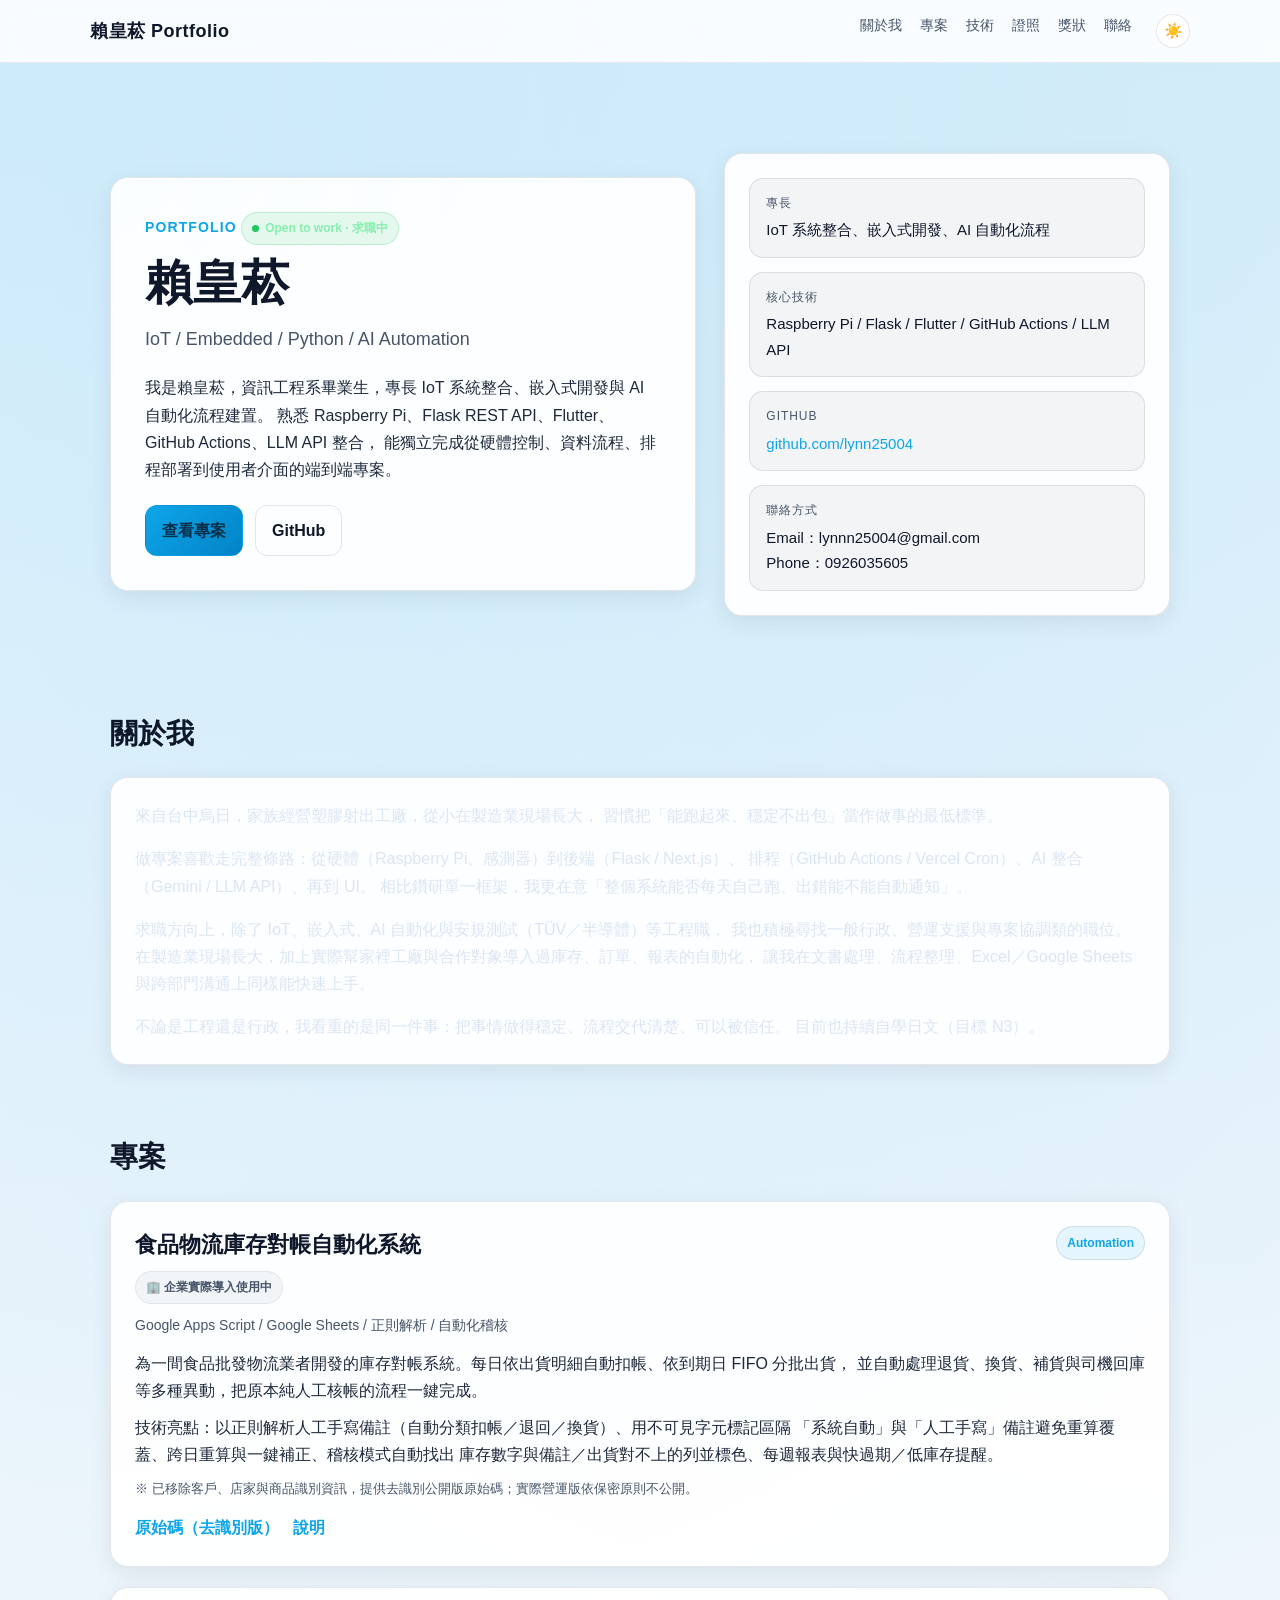
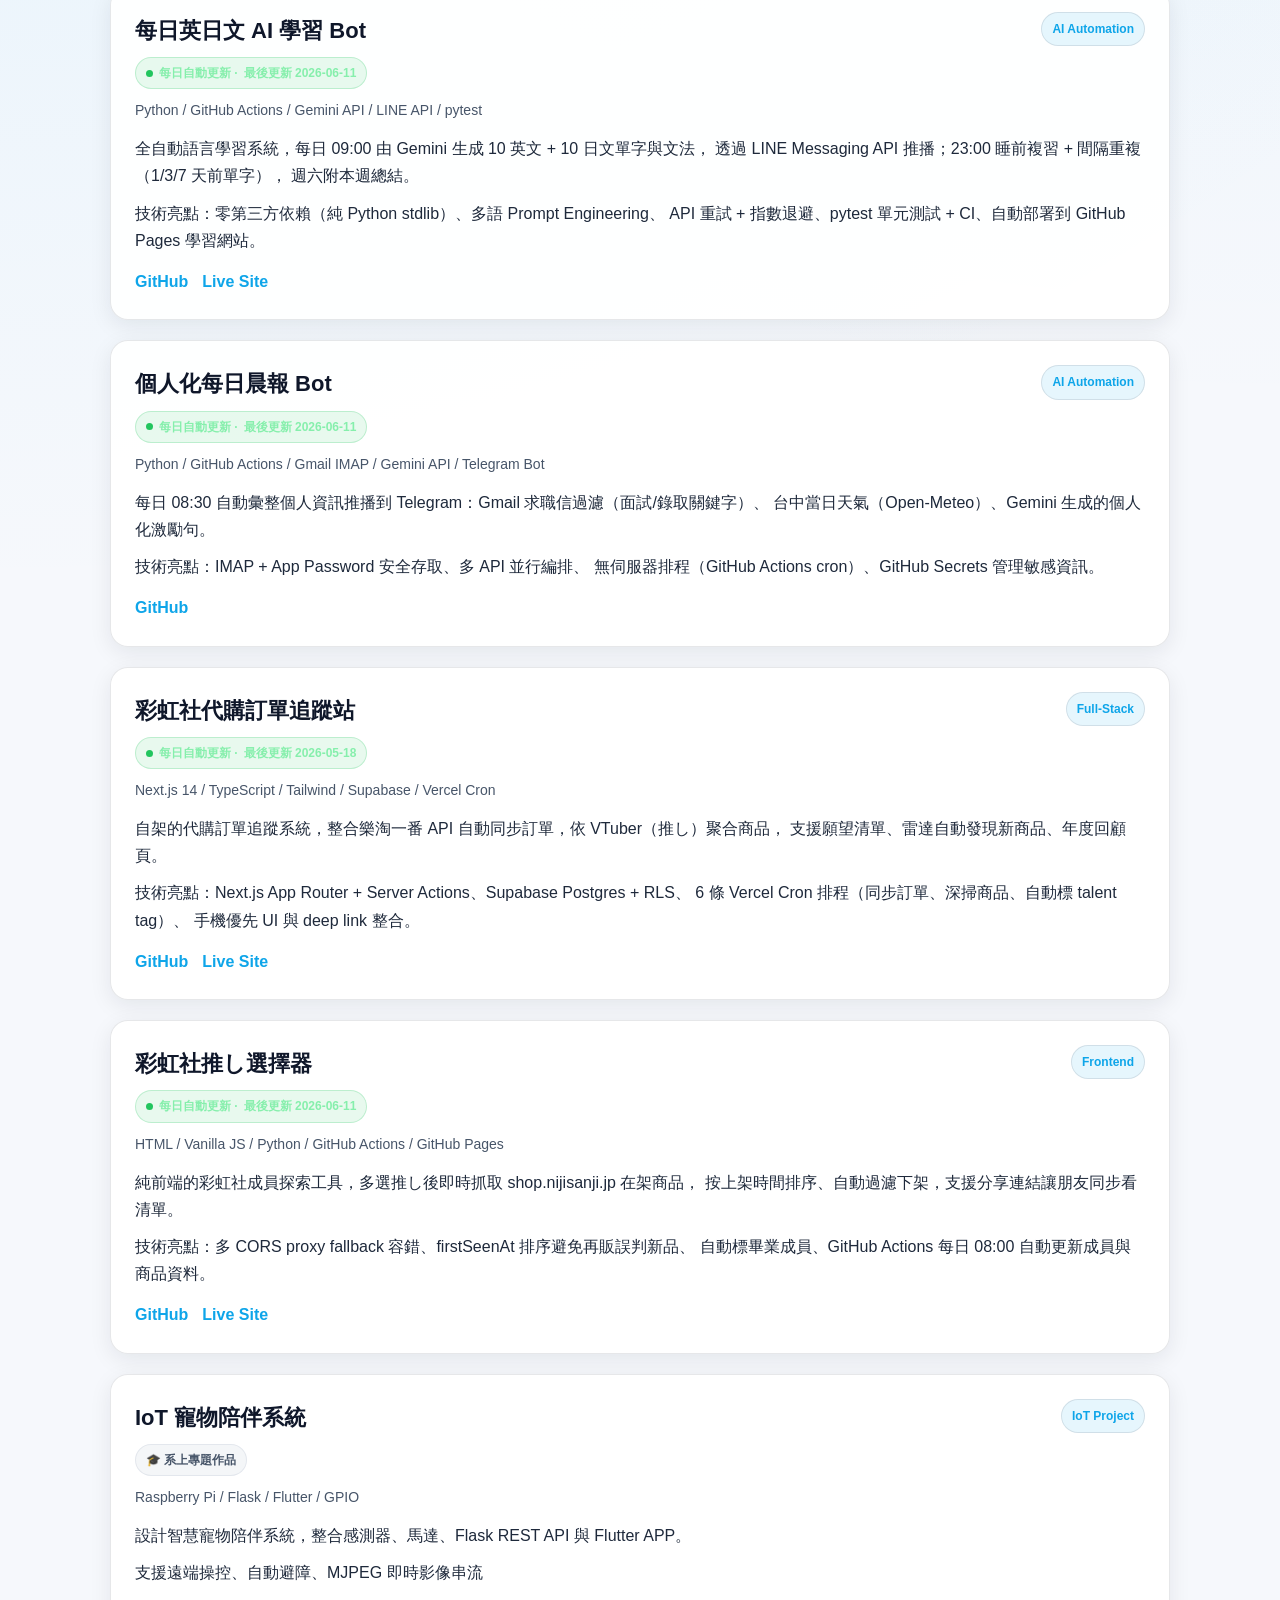
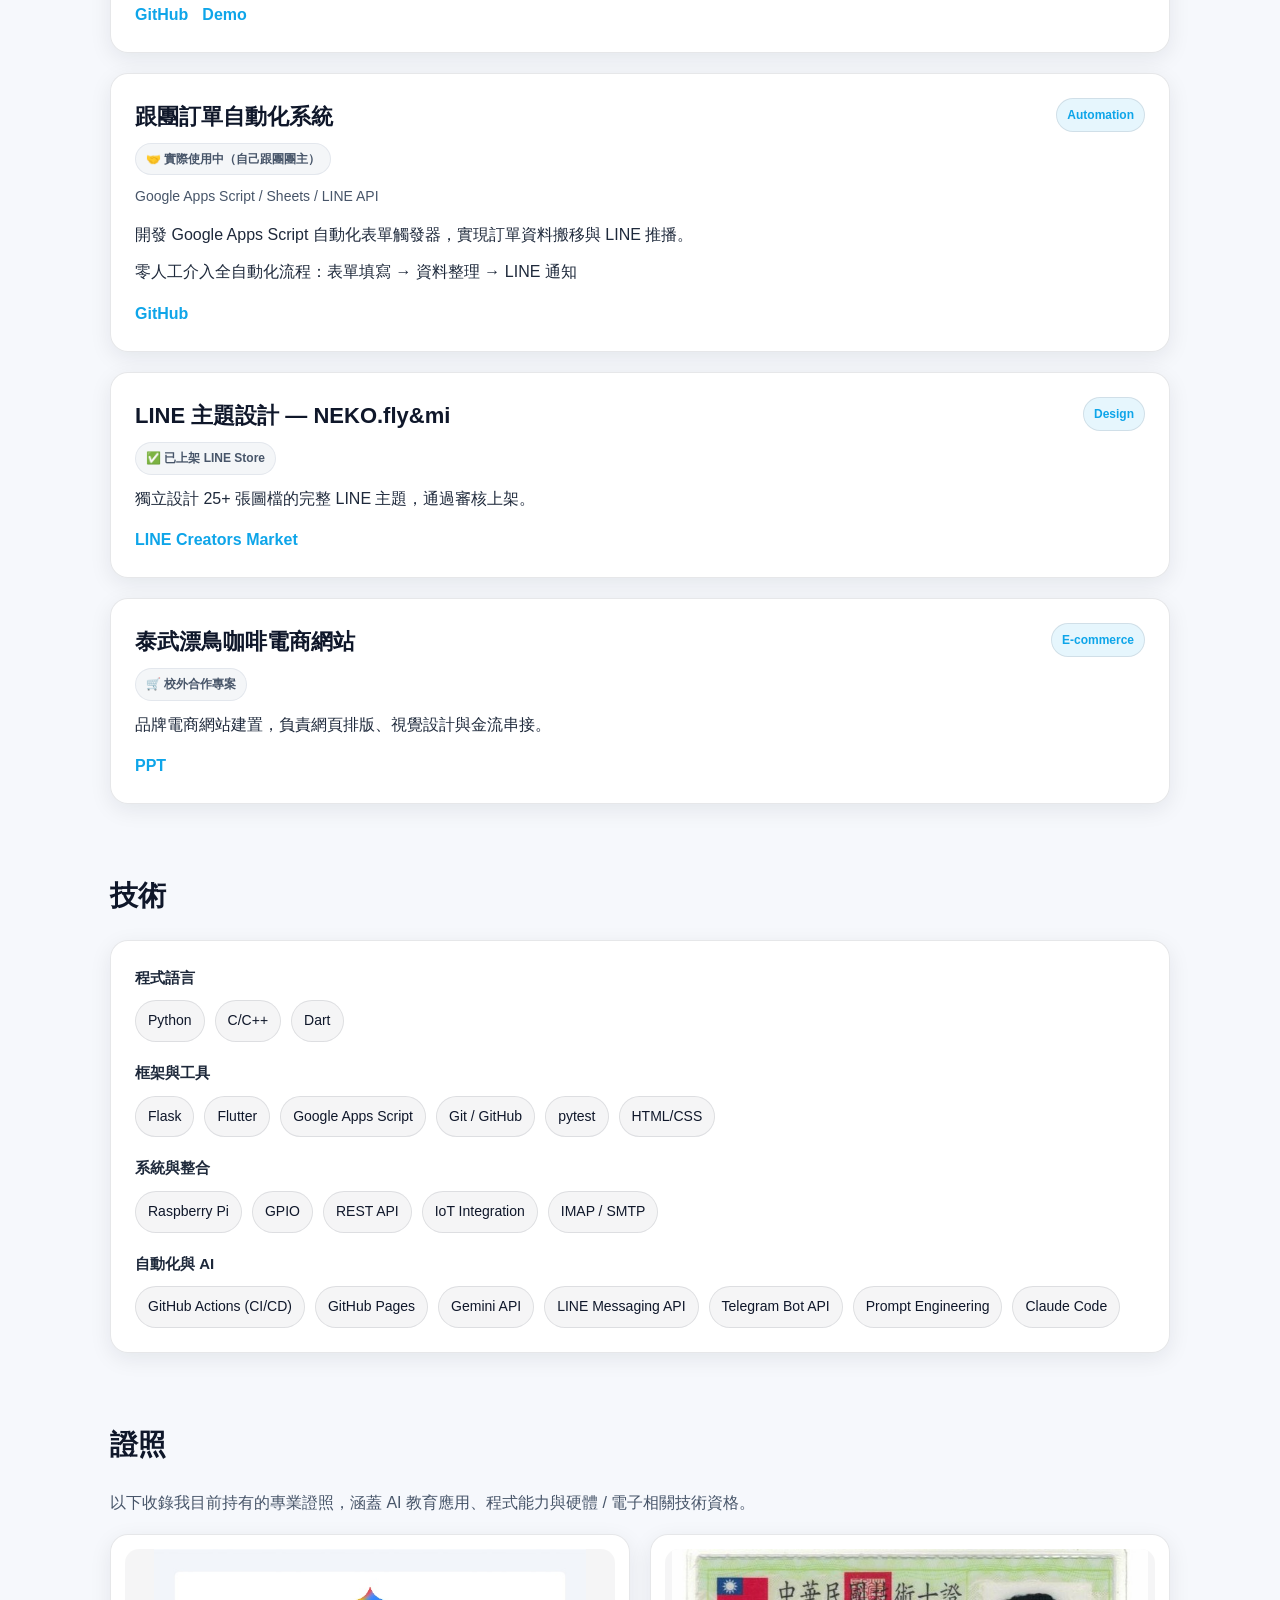
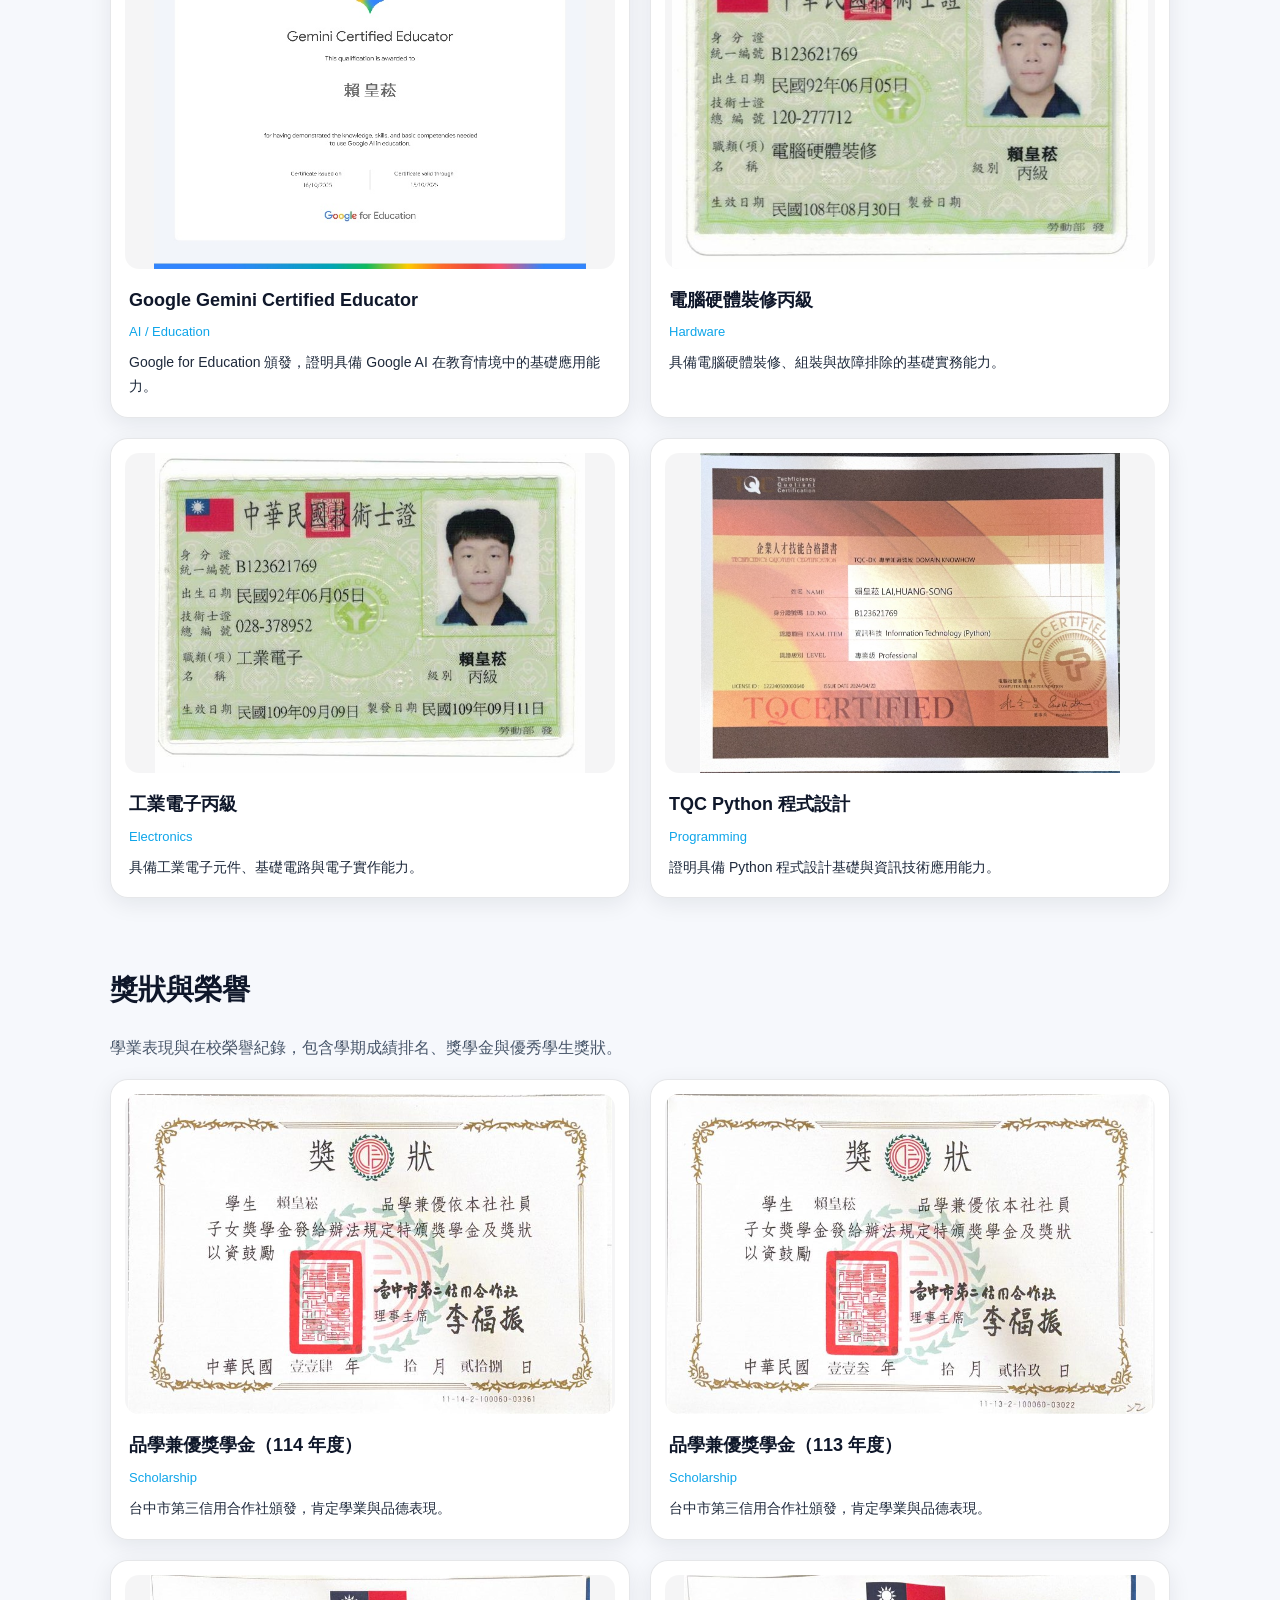
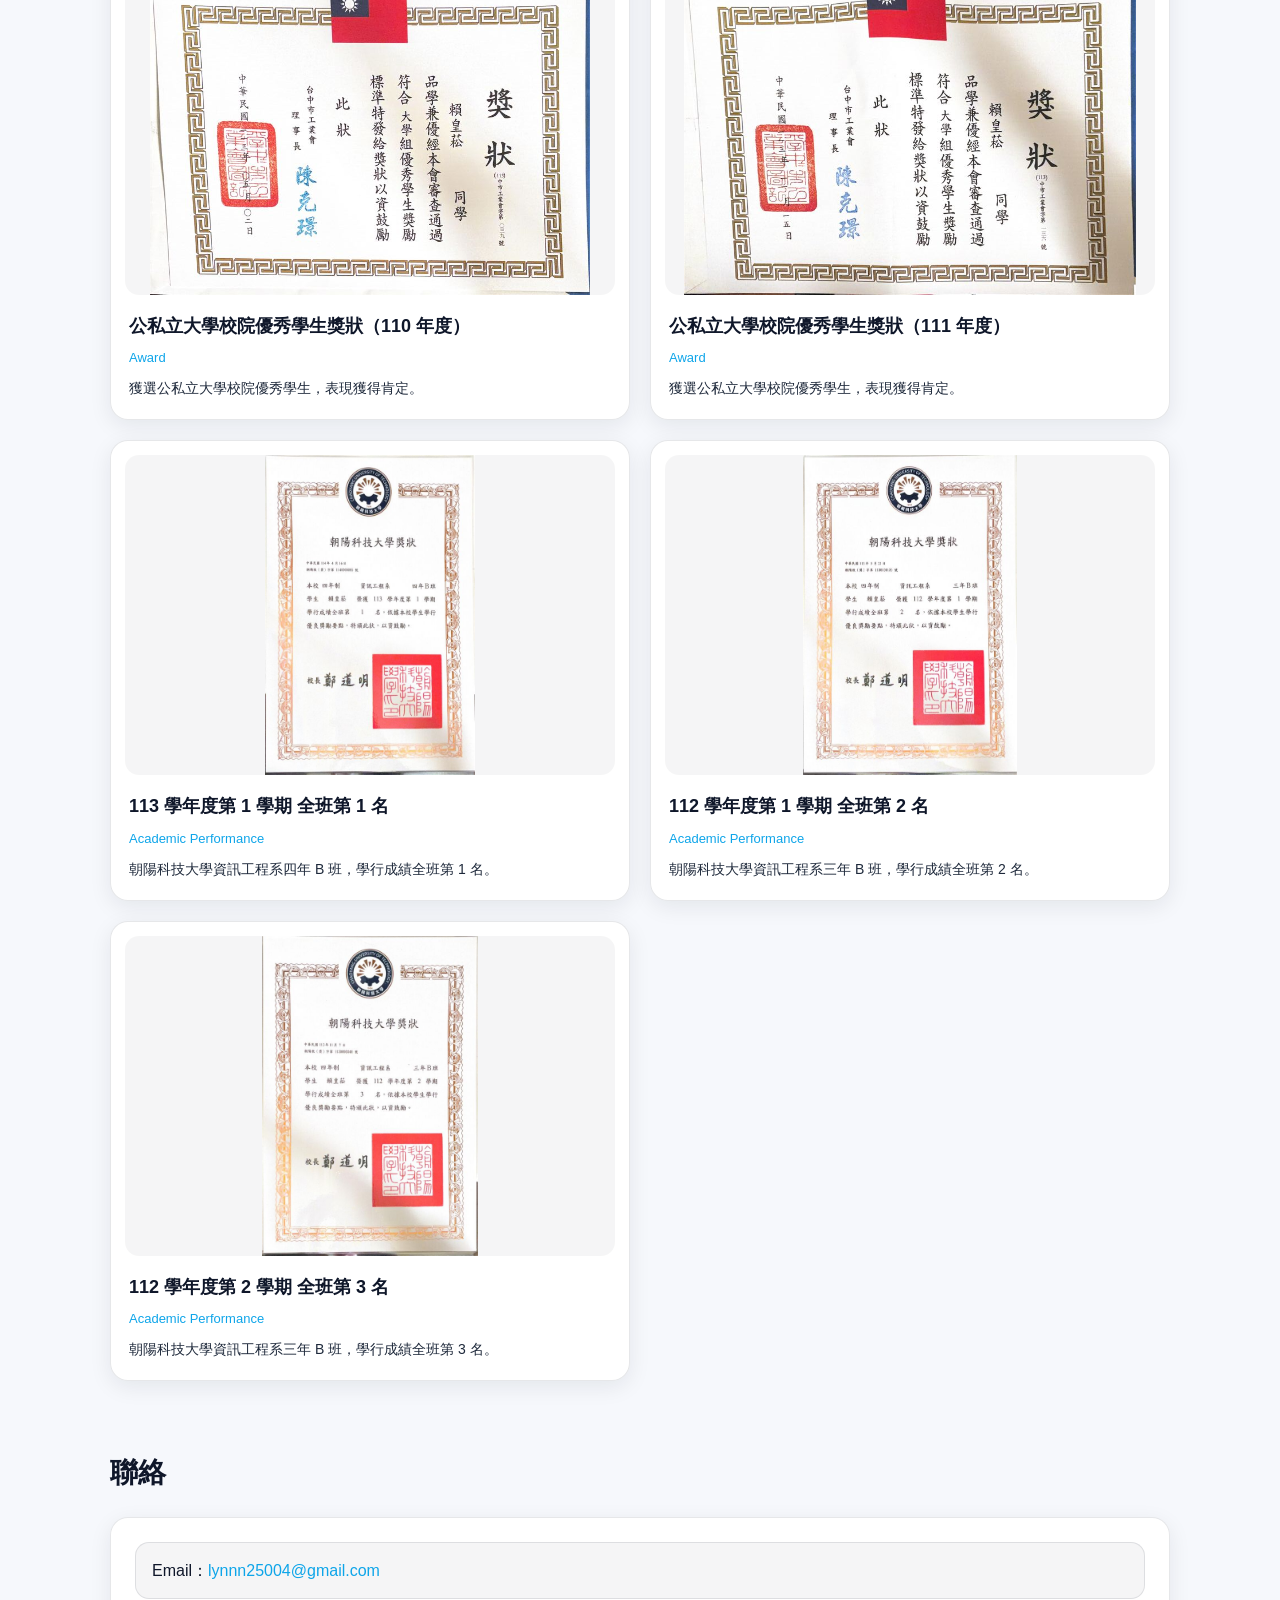
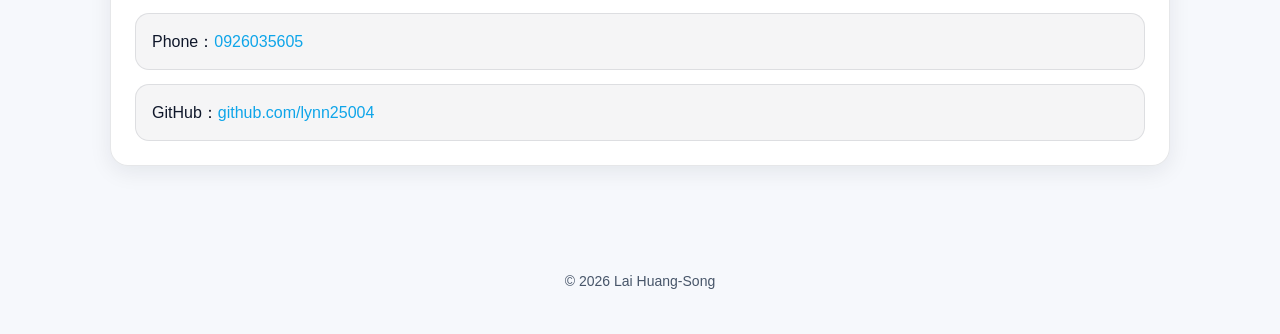
==== commit c1351567: "作品集：庫存系統改為去識別公開版（附原始碼）、關於我擴及行政職 - 新增 projects/food-logistics-inventory/（去識別 inventory.gs + README） -" ====
--- a/index.html
+++ b/index.html
@@ -685,8 +685,14 @@
           相比鑽研單一框架，我更在意「整個系統能否每天自己跑、出錯能不能自動通知」。
         </p>
         <p>
-          目前持續自學日文（目標 N3）與再生能源安全 / 嵌入式系統相關知識，
-          求職方向以 IoT、嵌入式、AI 自動化、安規測試（TÜV/半導體）為主。
+          求職方向上，除了 IoT、嵌入式、AI 自動化與安規測試（TÜV／半導體）等工程職，
+          我也積極尋找一般行政、營運支援與專案協調類的職位。
+          在製造業現場長大，加上實際幫家裡工廠與合作對象導入過庫存、訂單、報表的自動化，
+          讓我在文書處理、流程整理、Excel／Google Sheets 與跨部門溝通上同樣能快速上手。
+        </p>
+        <p>
+          不論是工程還是行政，我看重的是同一件事：把事情做得穩定、流程交代清楚、可以被信任。
+          目前也持續自學日文（目標 N3）。
         </p>
       </div>
     </section>
@@ -712,8 +718,12 @@
             庫存數字與備註／出貨對不上的列並標色、每週報表與快過期／低庫存提醒。
           </p>
           <p class="project-desc" style="color:var(--muted);font-size:13px;">
-            ※ 程式碼涉及客戶與商品機密資料，依保密原則不公開原始碼。
-          </p>
+            ※ 已移除客戶、店家與商品識別資訊，提供去識別公開版原始碼；實際營運版依保密原則不公開。
+          </p>
+          <div class="project-links">
+            <a href="https://github.com/lynn25004/portfolio/blob/main/projects/food-logistics-inventory/inventory.gs" target="_blank" rel="noopener noreferrer">原始碼（去識別版）</a>
+            <a href="https://github.com/lynn25004/portfolio/tree/main/projects/food-logistics-inventory" target="_blank" rel="noopener noreferrer">說明</a>
+          </div>
         </div>
 
         <div class="card" data-repo="lynn-daily-language">
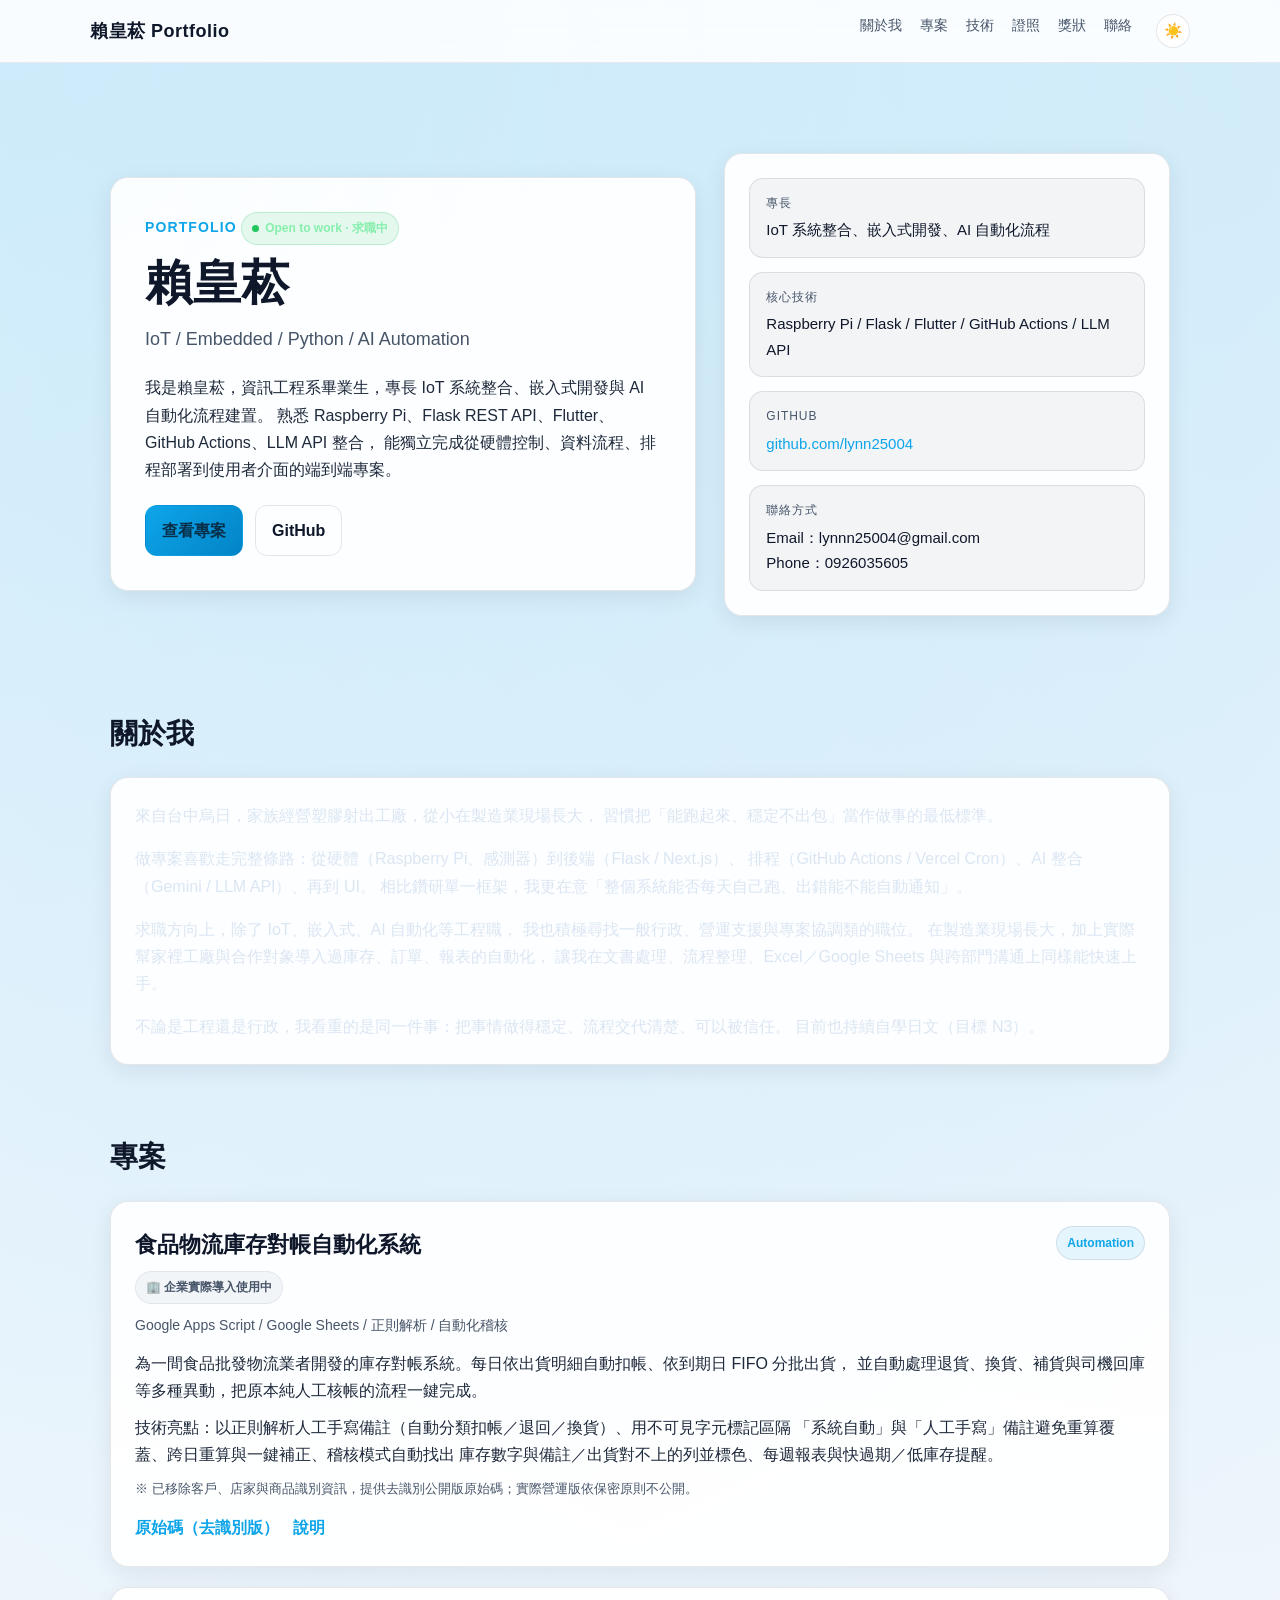
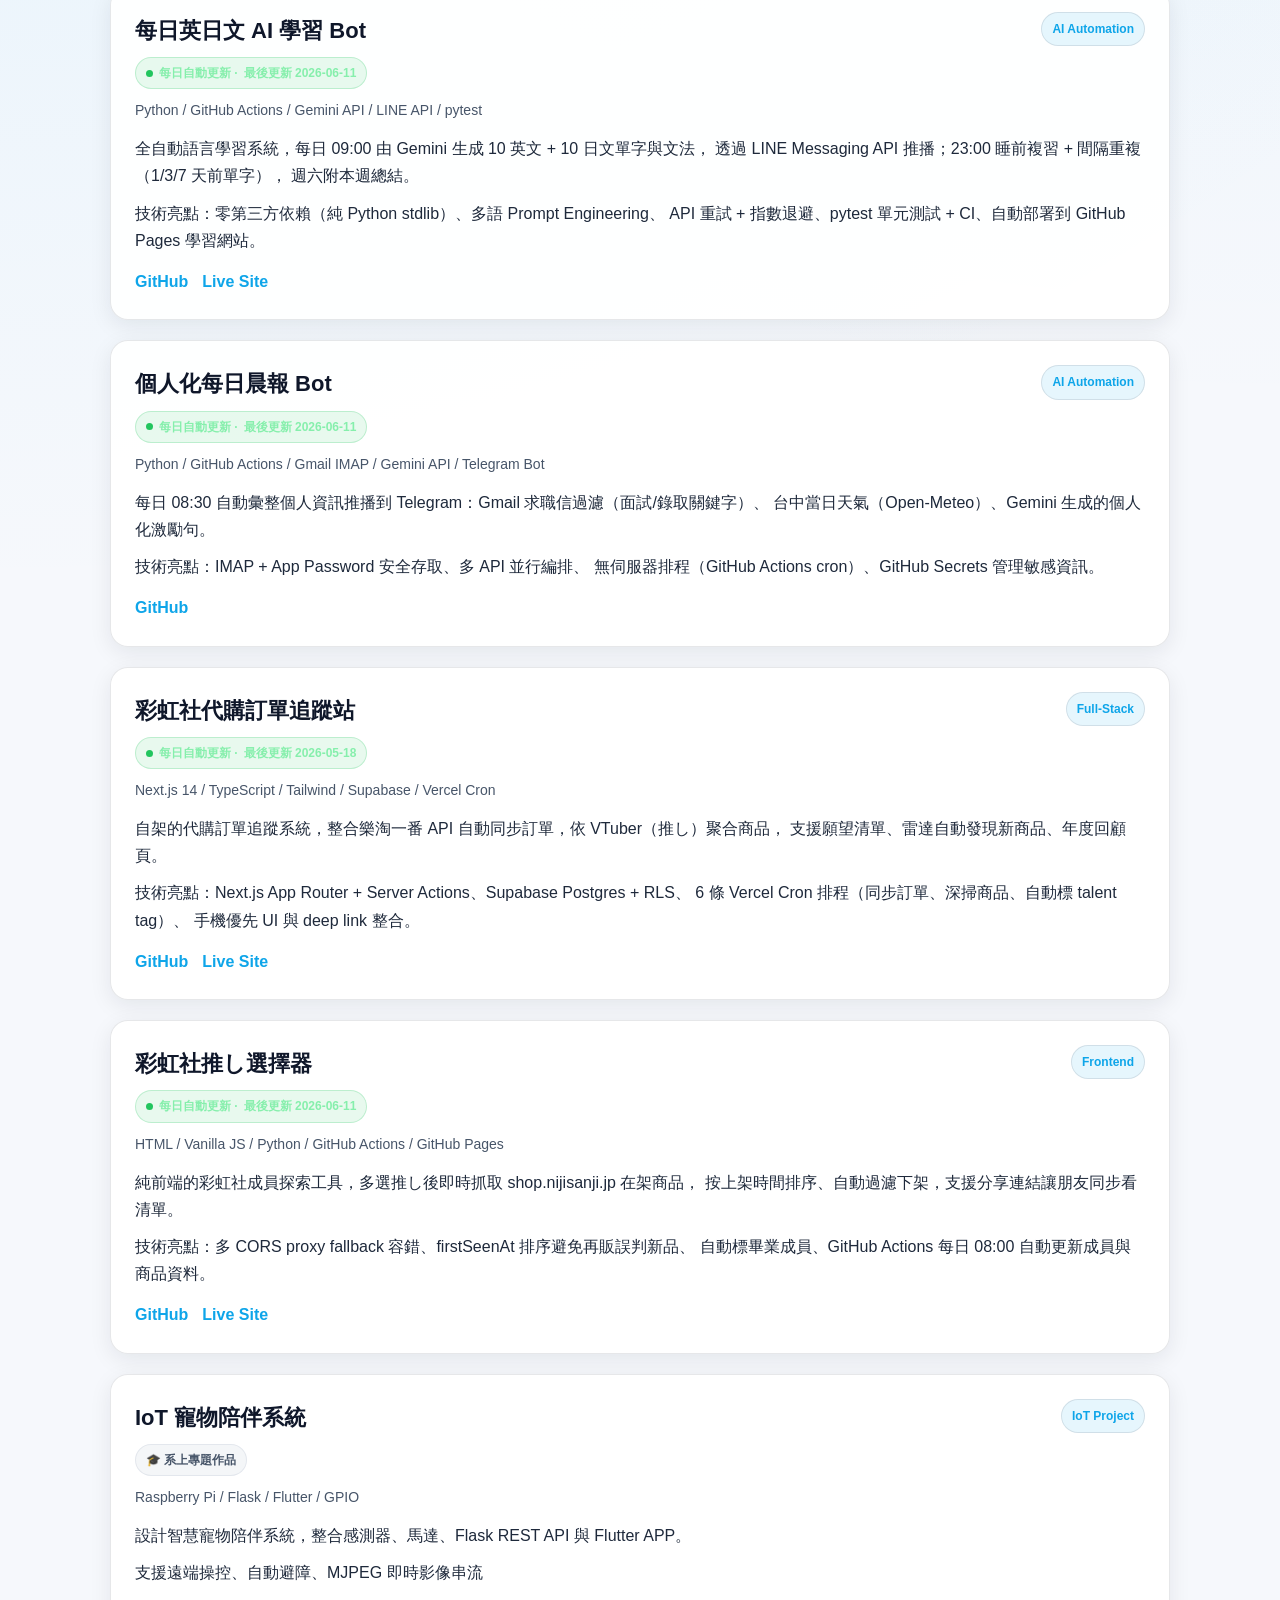
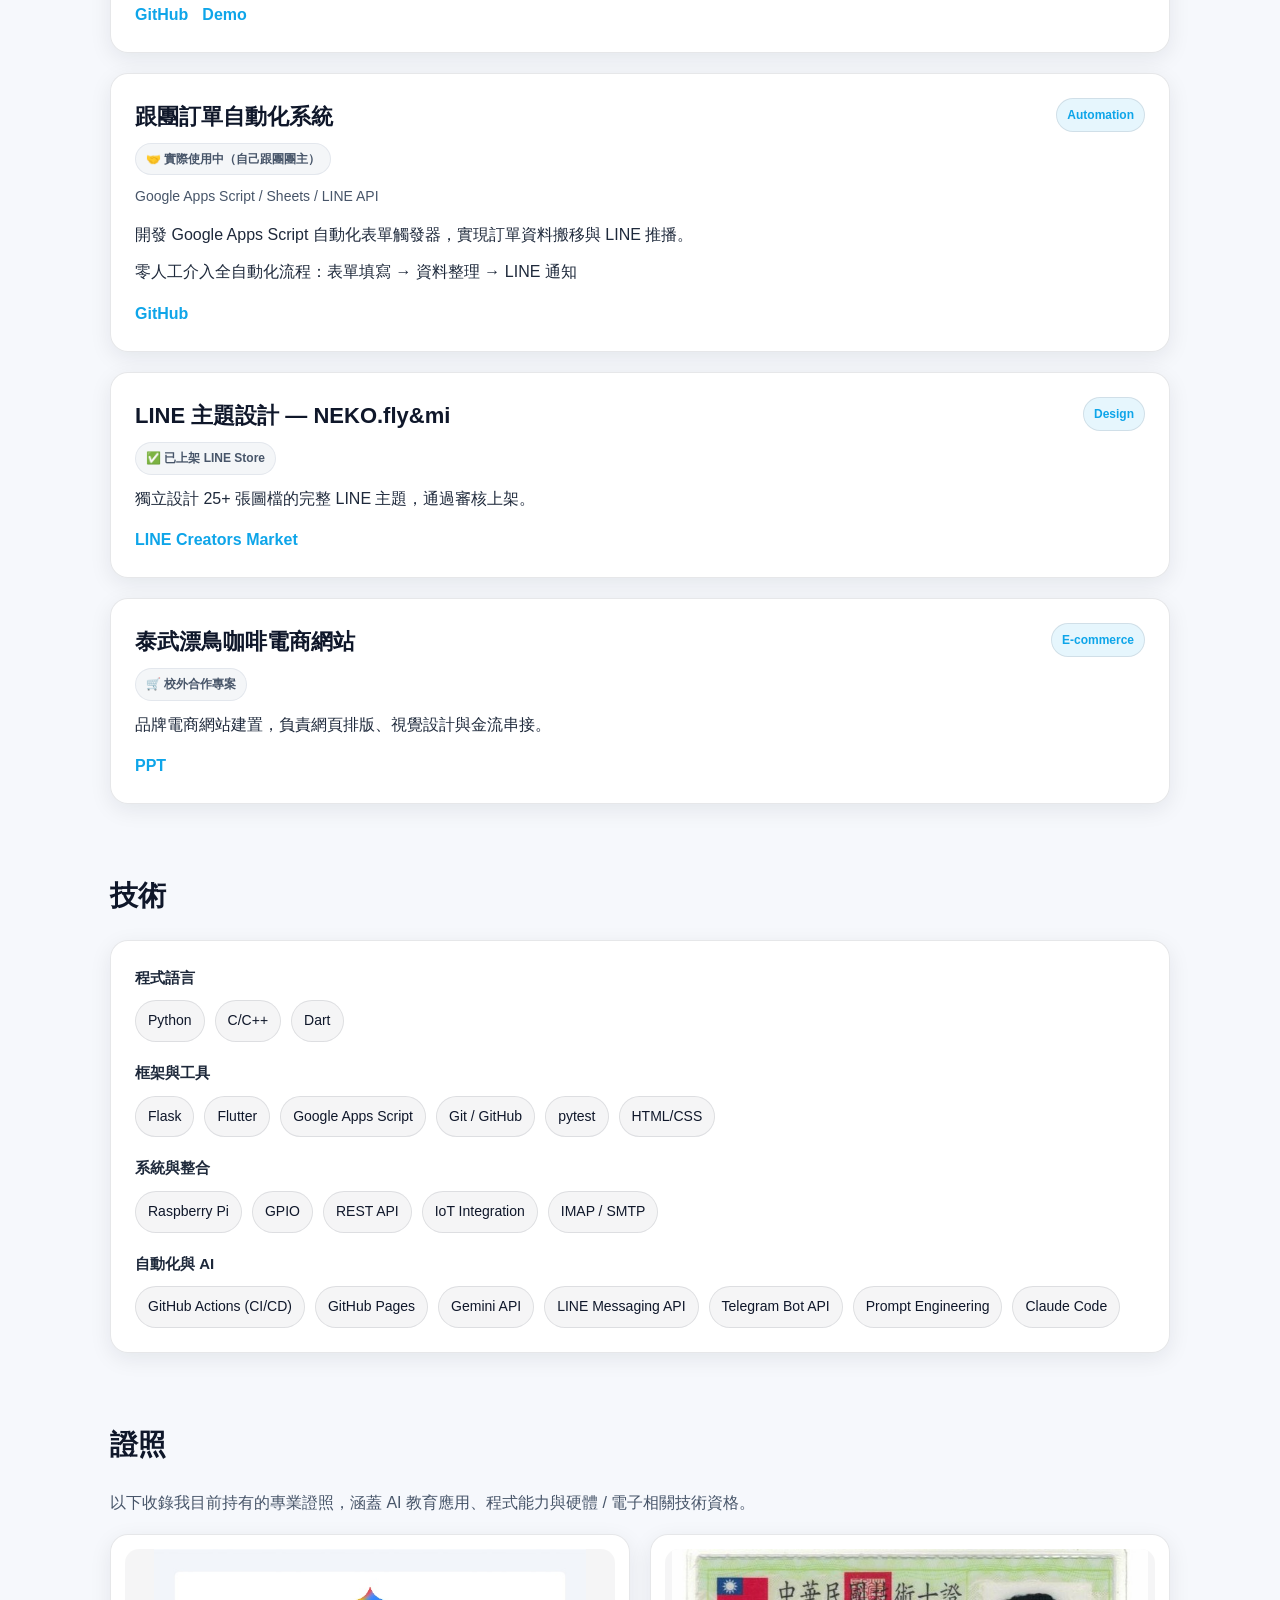
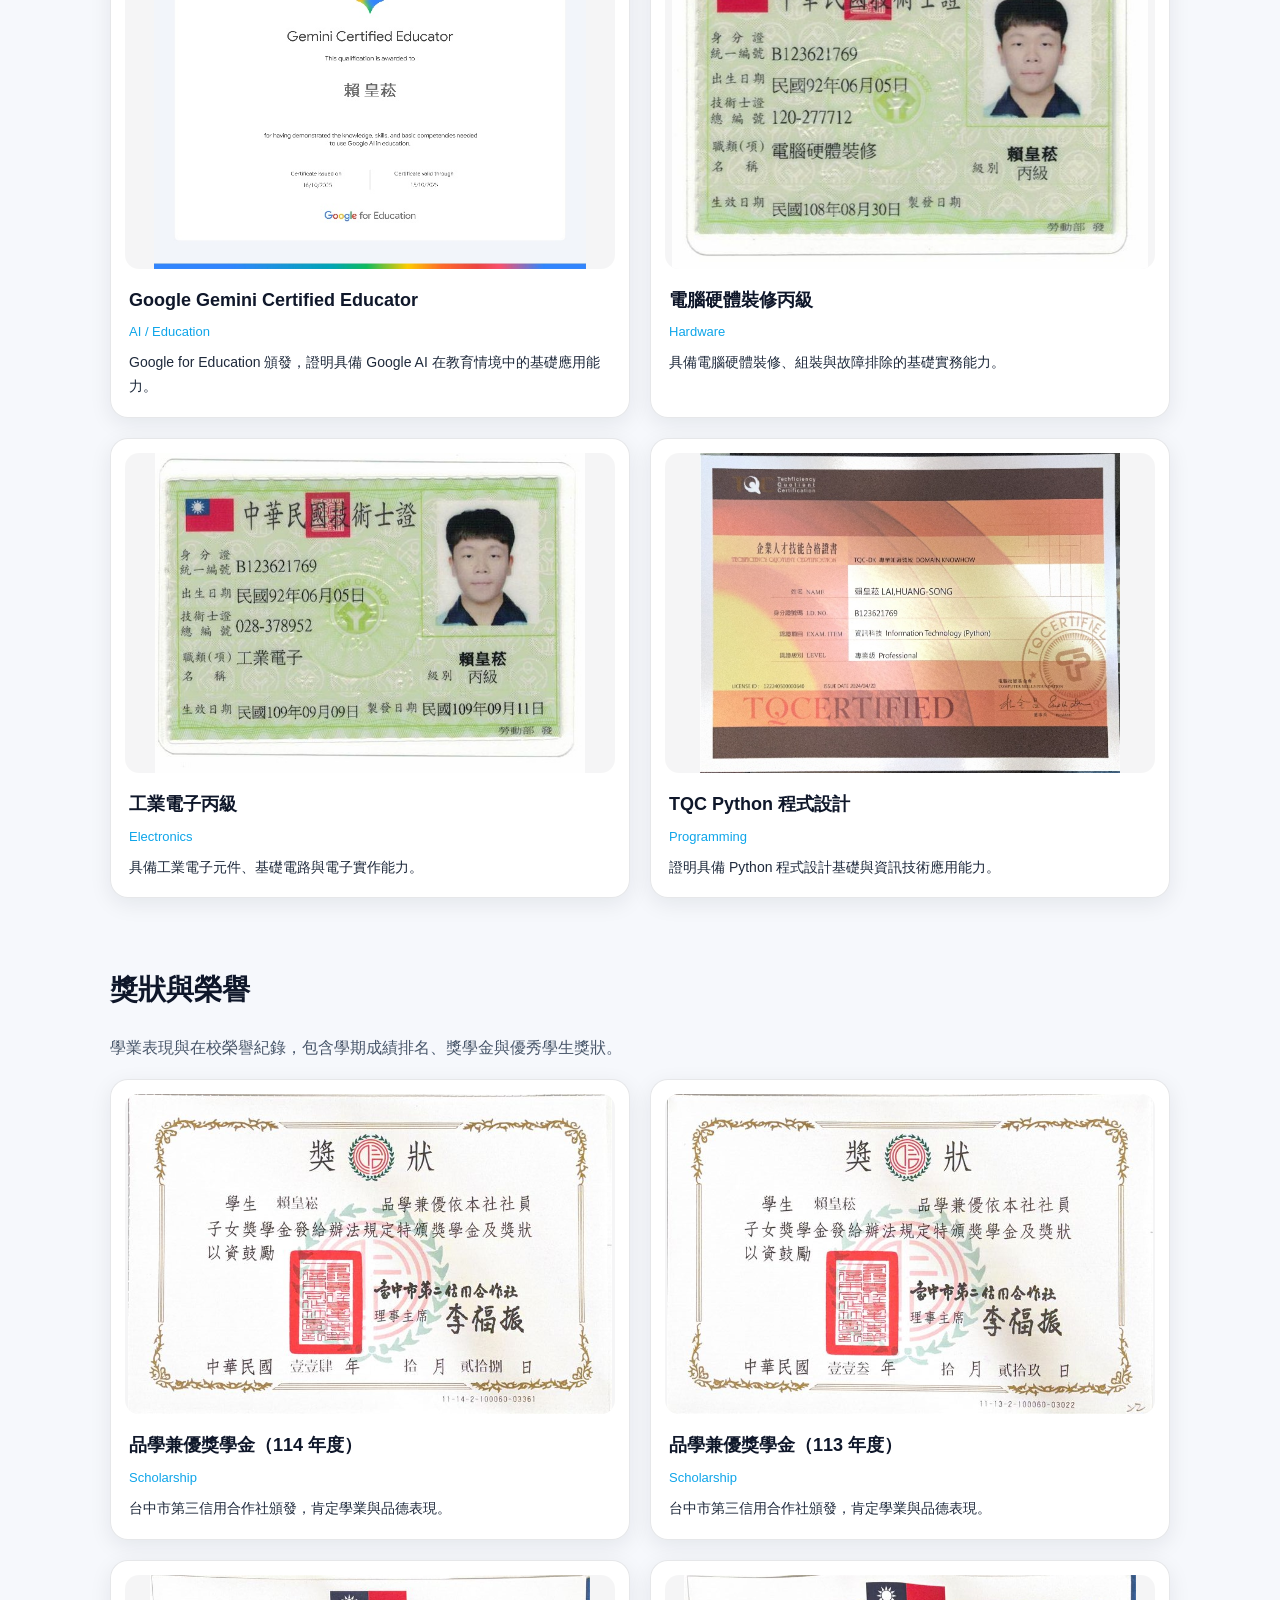
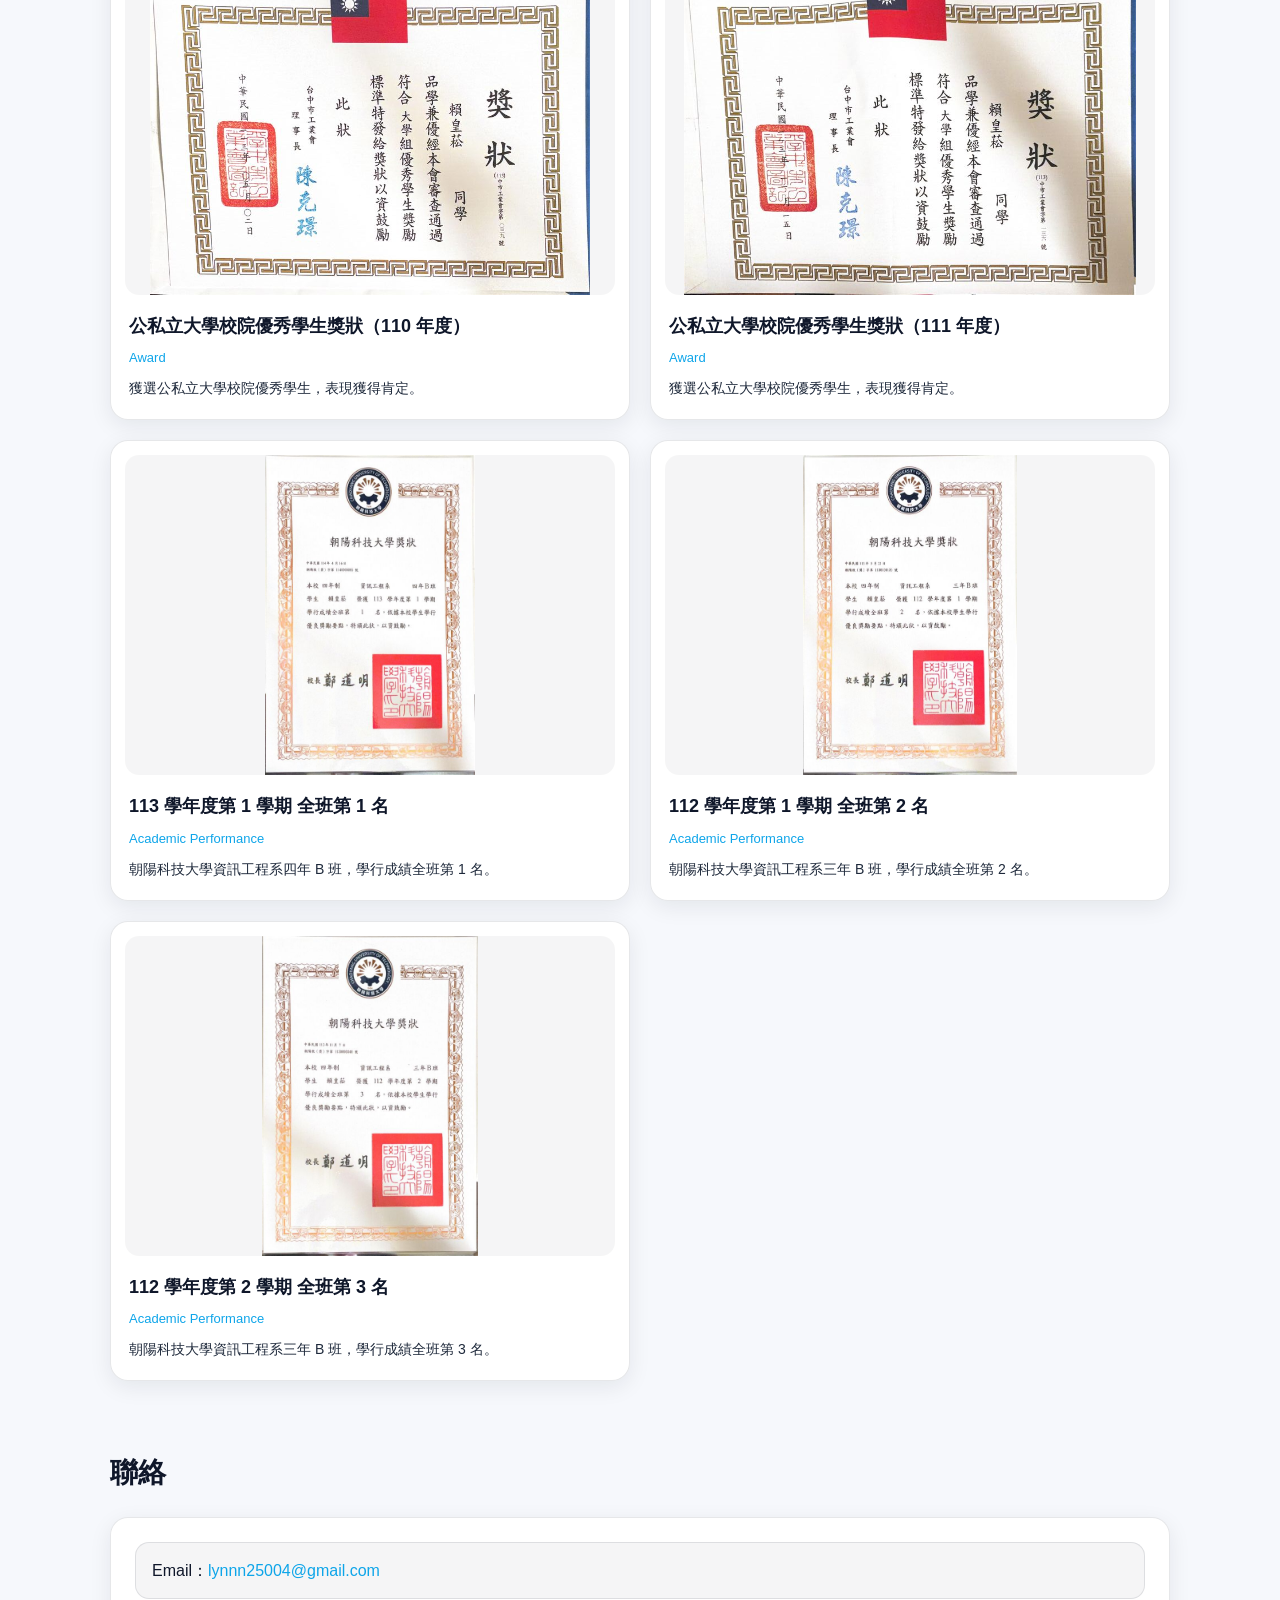
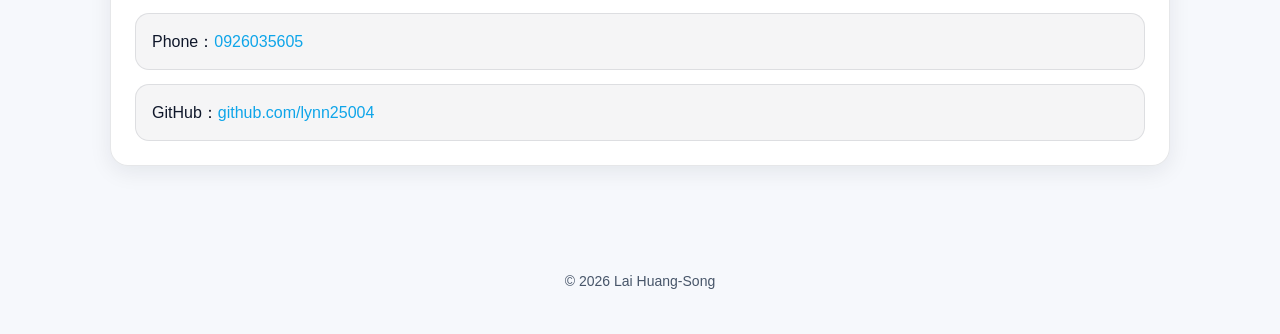
==== commit b8fff621: "關於我：移除安規測試（TÜV／半導體） Co-Authored-By: Claude Opus 4.8 <noreply@anthropic.com>" ====
--- a/index.html
+++ b/index.html
@@ -685,7 +685,7 @@
           相比鑽研單一框架，我更在意「整個系統能否每天自己跑、出錯能不能自動通知」。
         </p>
         <p>
-          求職方向上，除了 IoT、嵌入式、AI 自動化與安規測試（TÜV／半導體）等工程職，
+          求職方向上，除了 IoT、嵌入式、AI 自動化等工程職，
           我也積極尋找一般行政、營運支援與專案協調類的職位。
           在製造業現場長大，加上實際幫家裡工廠與合作對象導入過庫存、訂單、報表的自動化，
           讓我在文書處理、流程整理、Excel／Google Sheets 與跨部門溝通上同樣能快速上手。
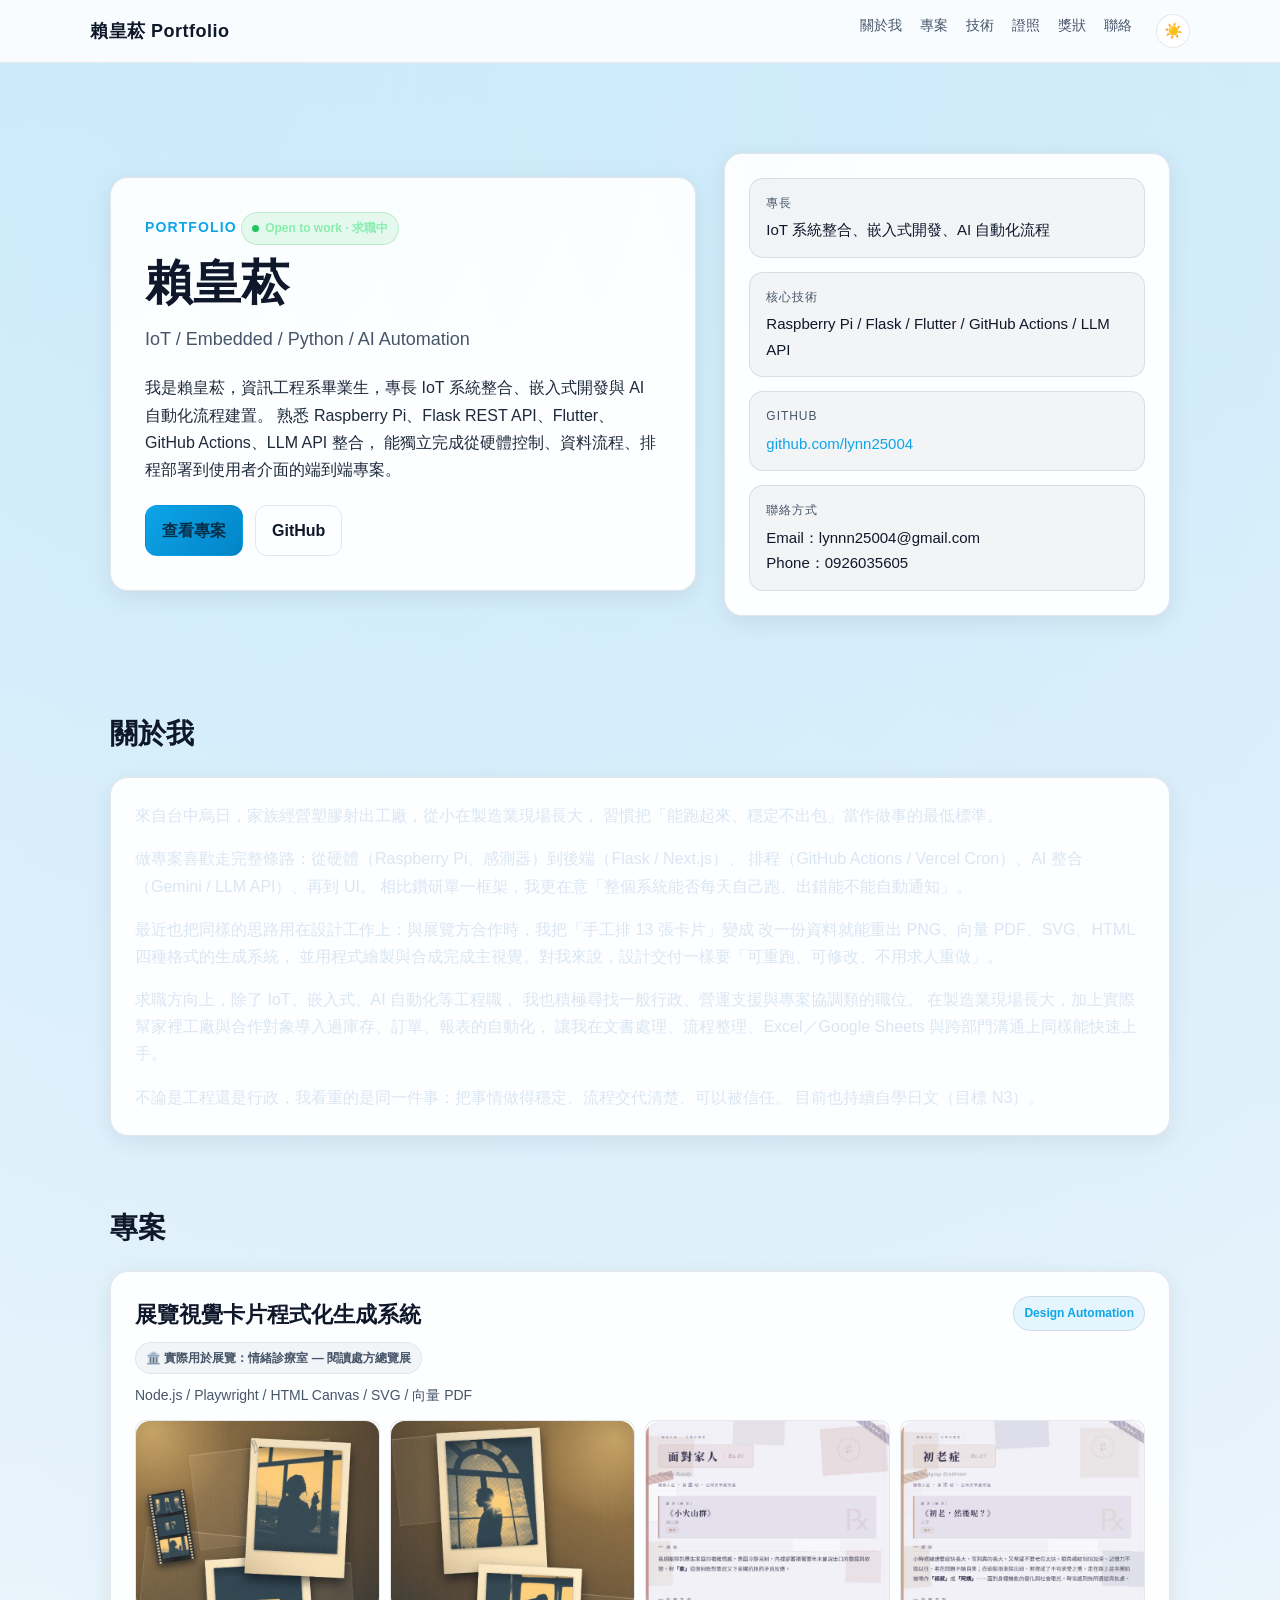
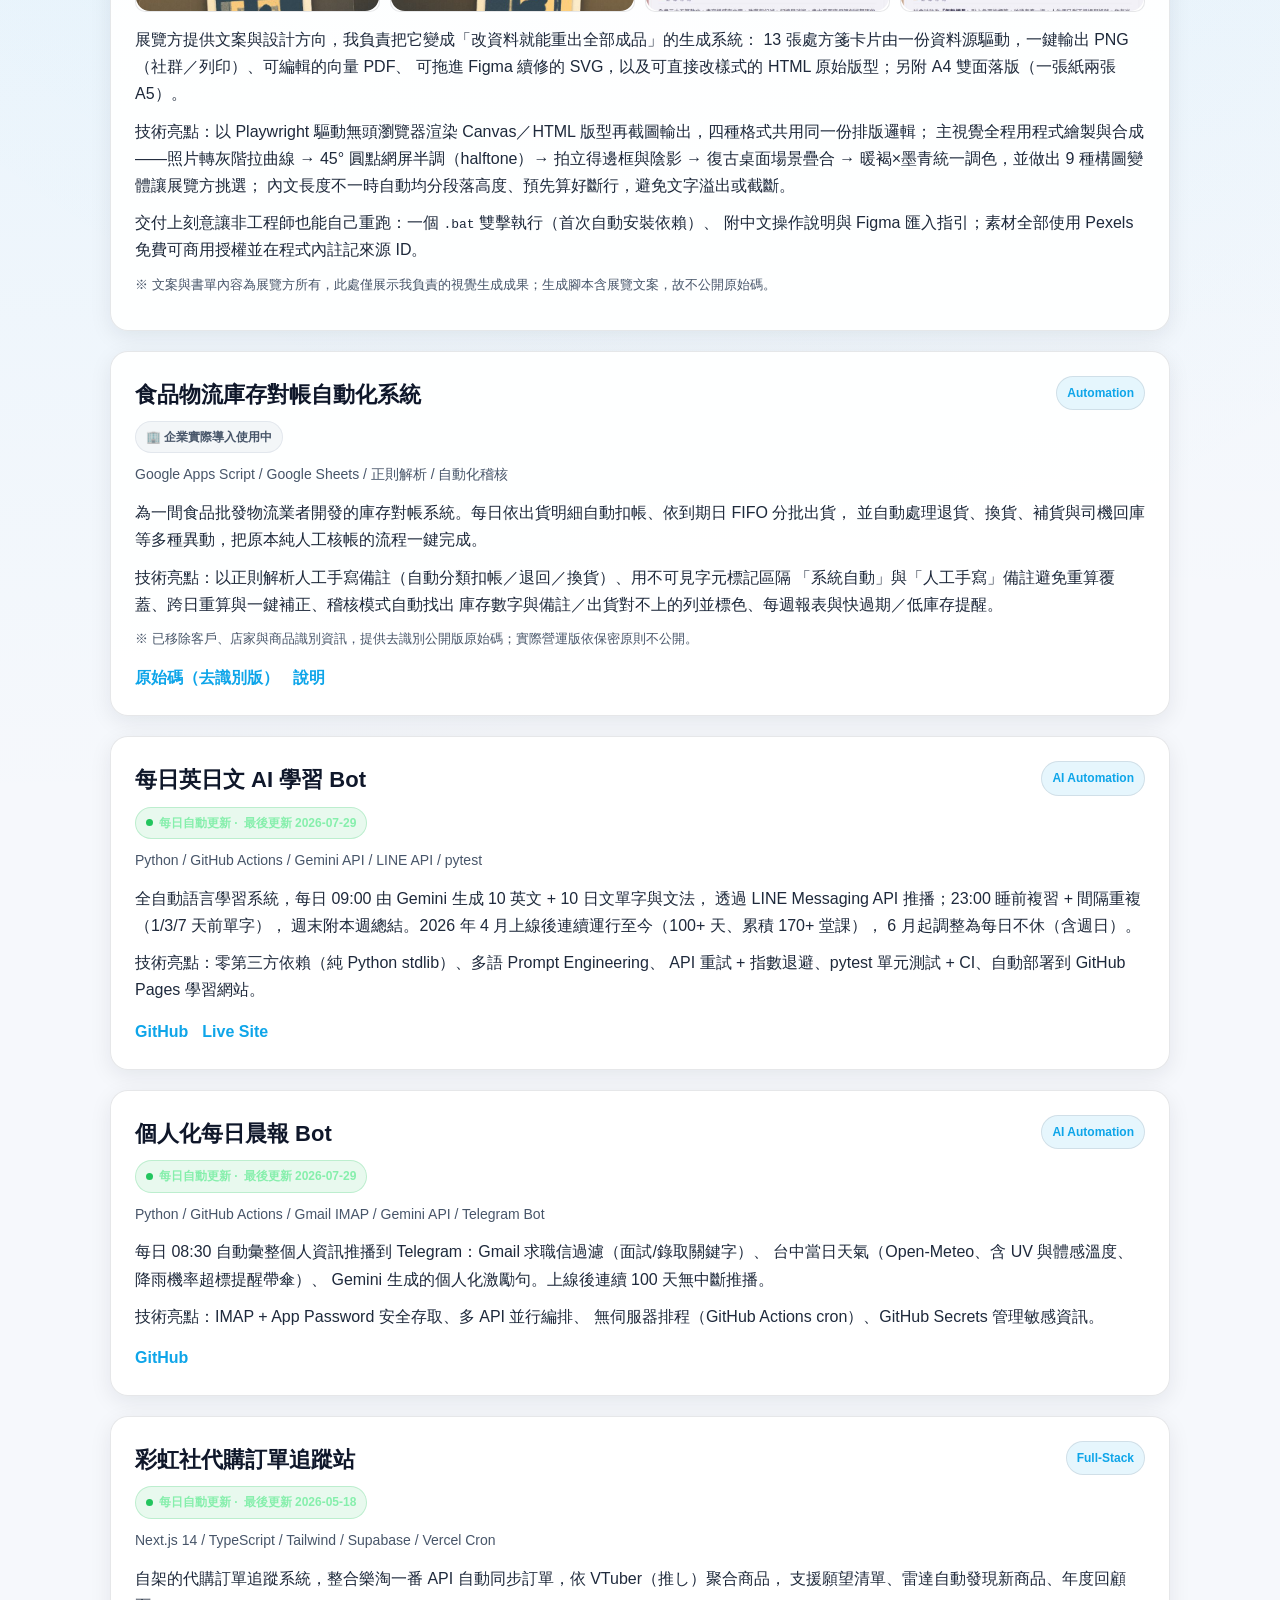
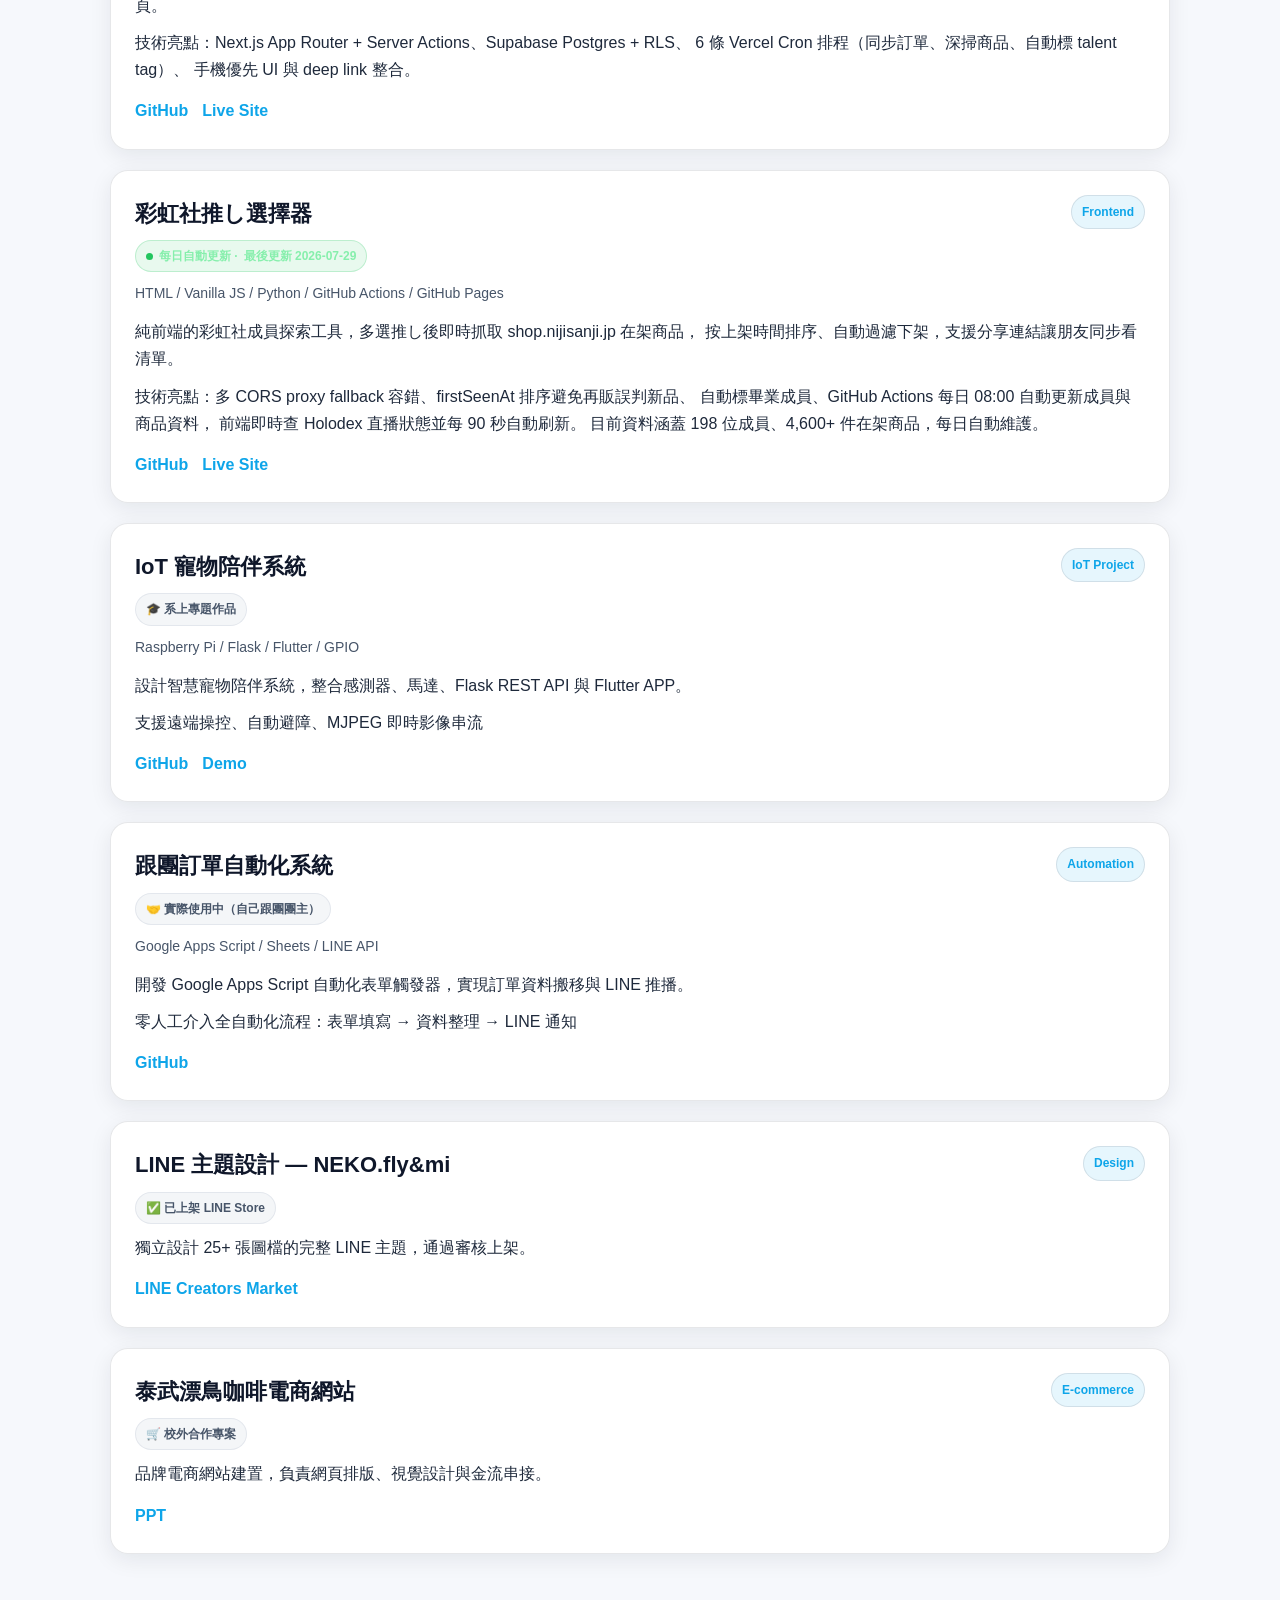
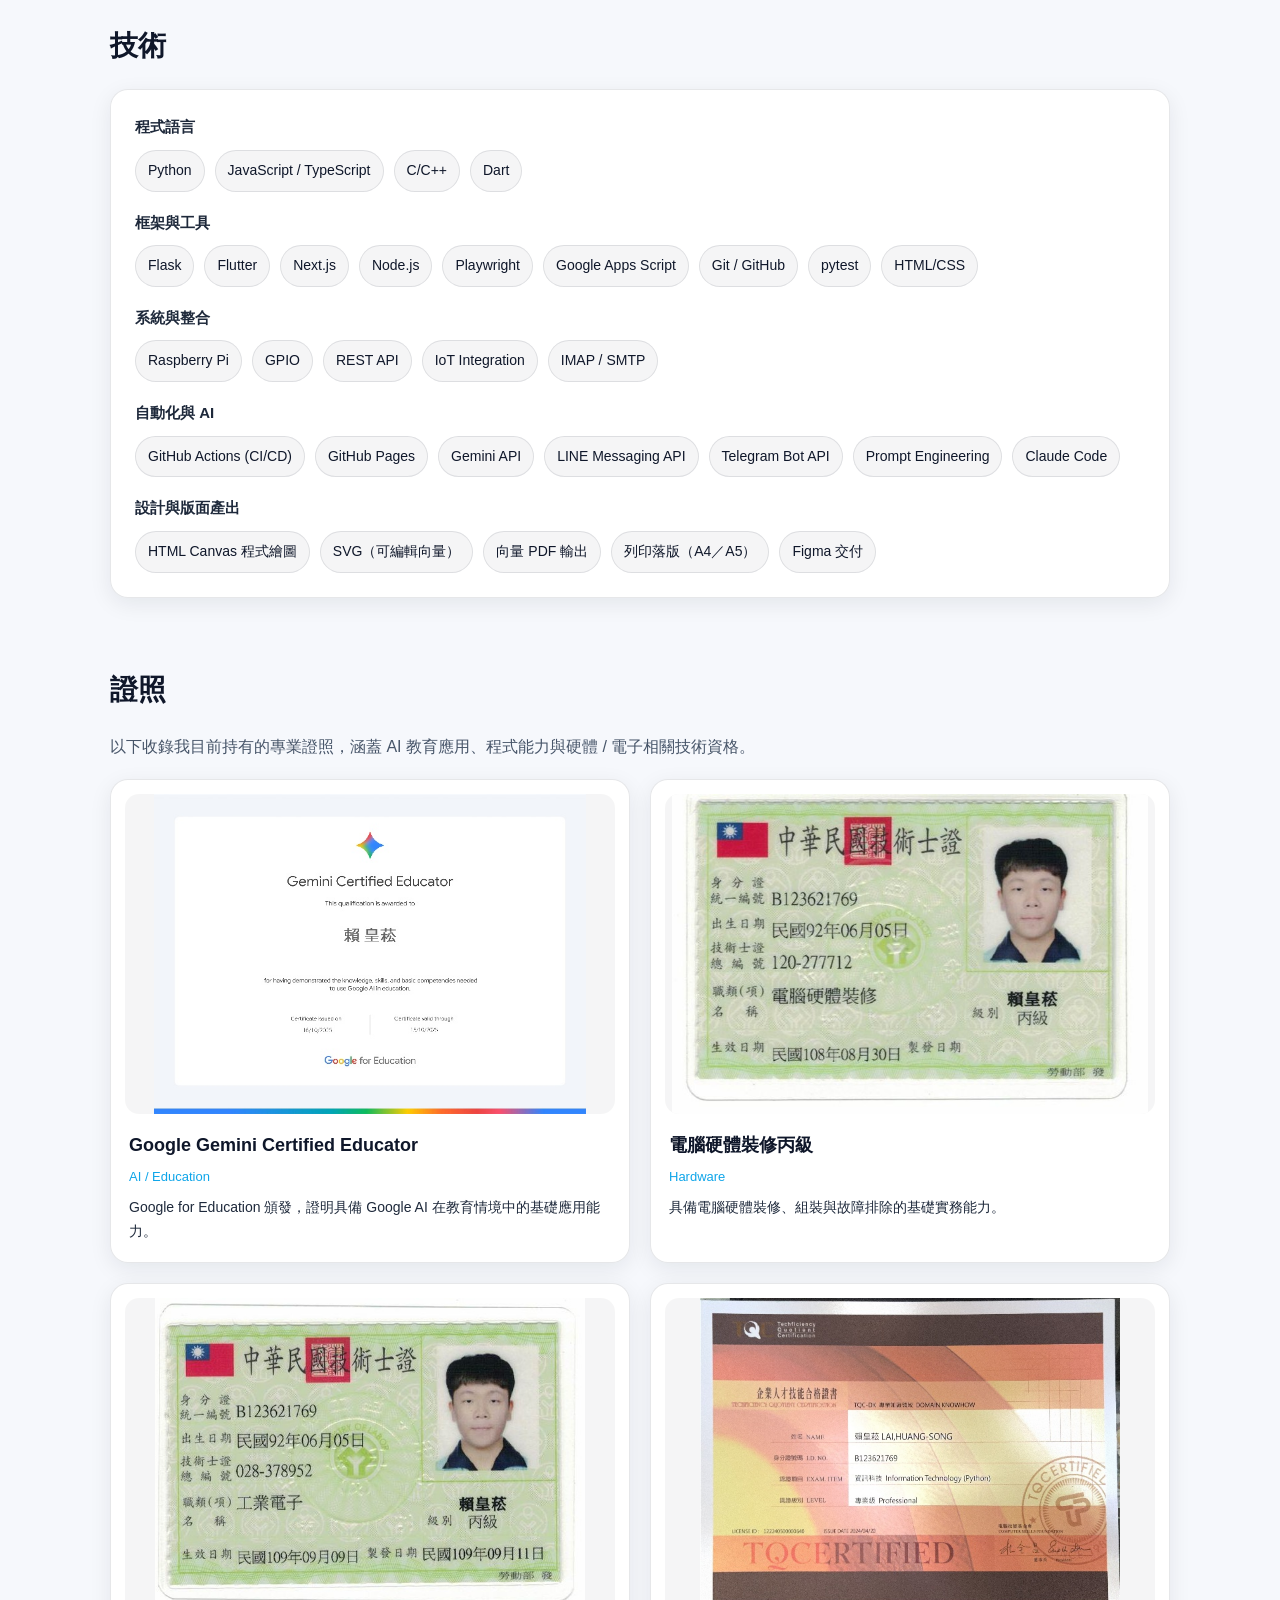
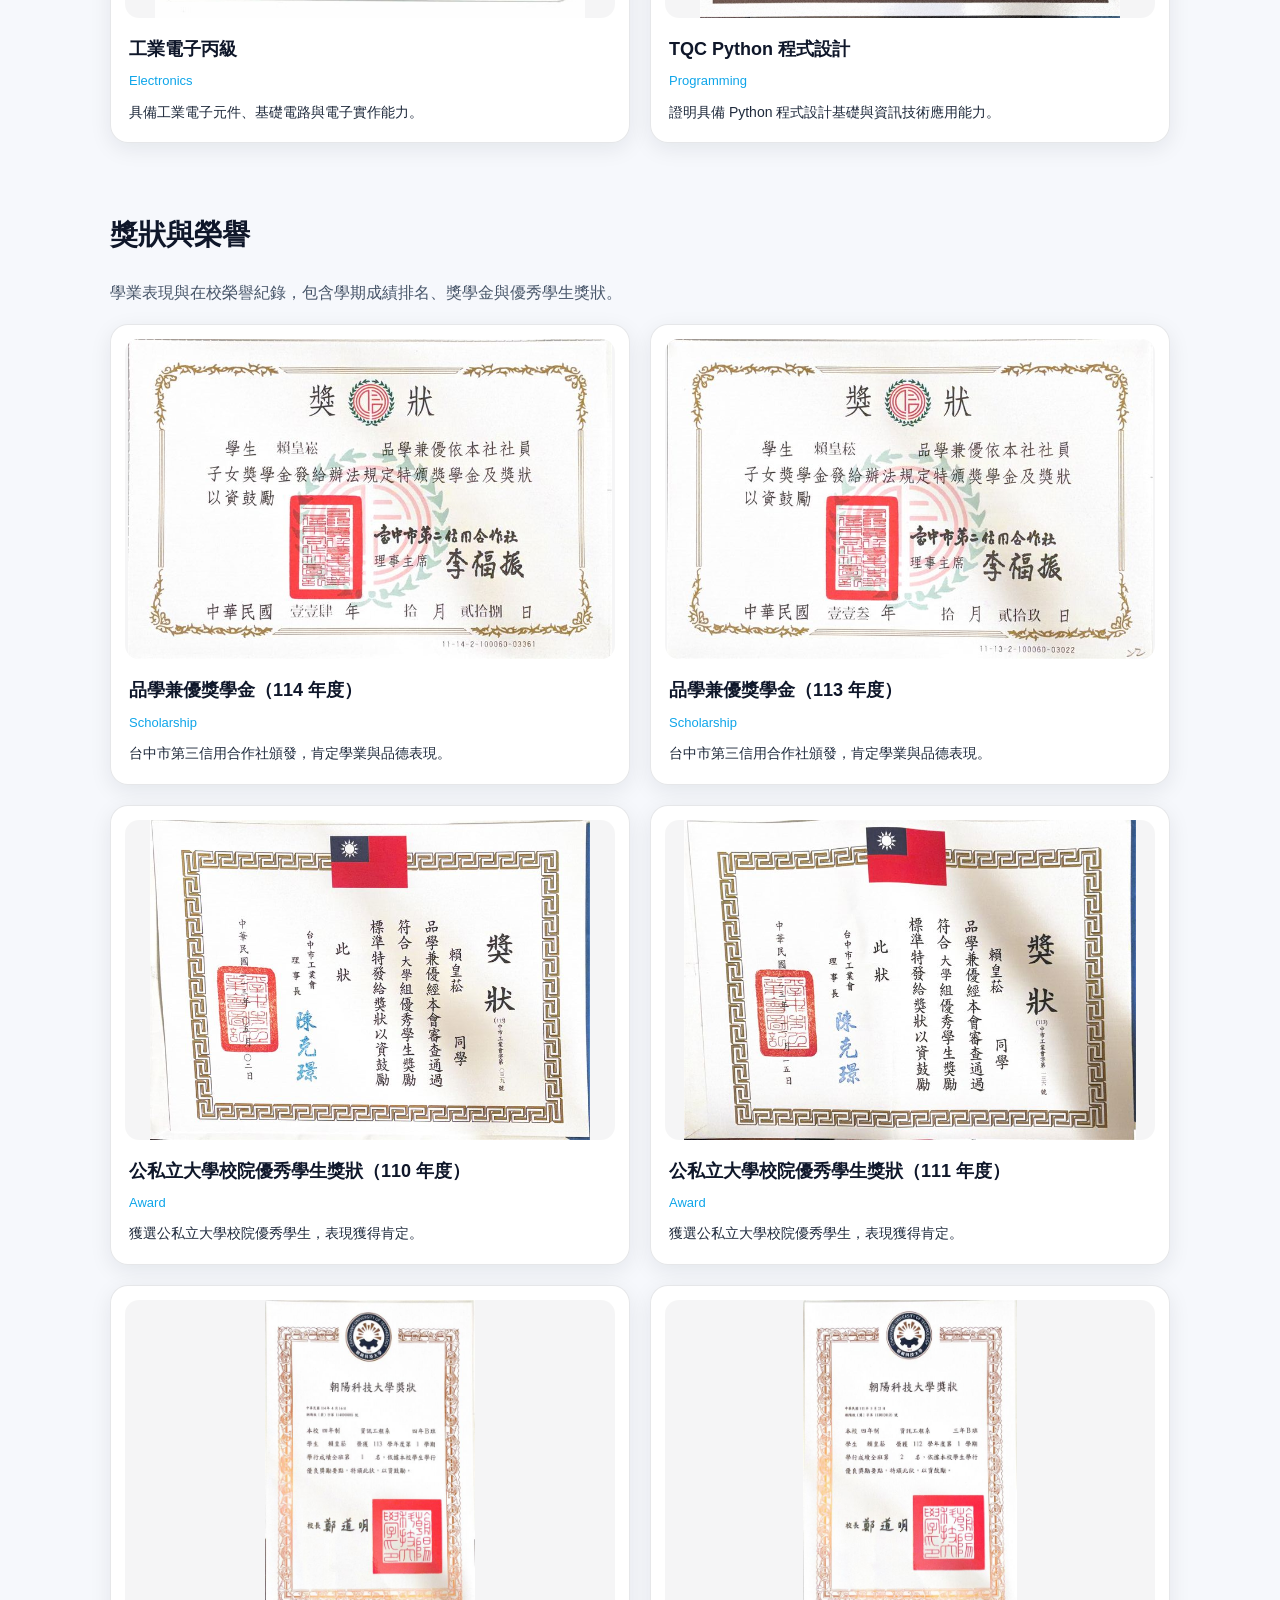
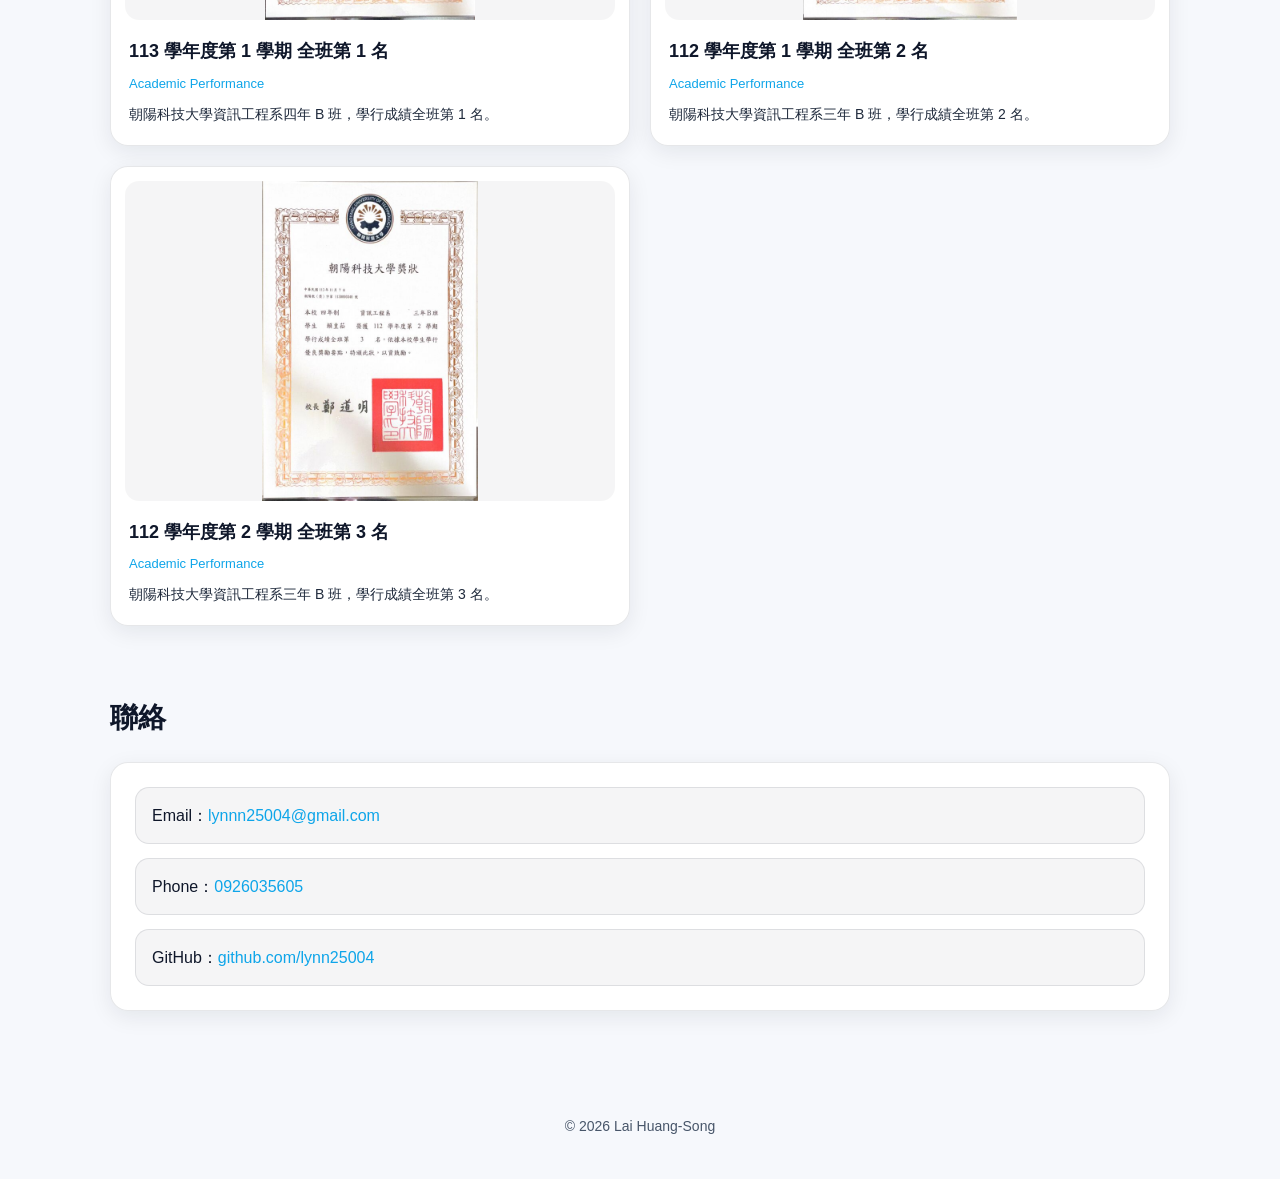
==== commit a83271ea: "新增「展覽視覺卡片程式化生成系統」作品集卡片 + 更新自動化專案成果數據 - 新增專案卡片：情緒診療室展覽的處方箋卡片生成系統（4 張成果預覽圖、可點放大） - 誠實標註分工：文案與設計方向為展覽方，" ====
--- a/index.html
+++ b/index.html
@@ -423,6 +423,41 @@
     .project-desc{
       color:var(--project-desc);
       margin-bottom:10px;
+    }
+
+    .project-shots{
+      display:grid;
+      grid-template-columns:repeat(auto-fit,minmax(120px,1fr));
+      gap:10px;
+      margin:4px 0 14px;
+    }
+
+    .project-shots a{
+      display:block;
+      border-radius:10px;
+      overflow:hidden;
+      border:1px solid var(--border);
+      background:var(--card-bg);
+      line-height:0;
+      transition:transform .18s ease, box-shadow .18s ease;
+    }
+
+    .project-shots a:hover,
+    .project-shots a:focus-visible{
+      transform:translateY(-2px);
+      box-shadow:0 6px 18px rgba(0,0,0,.18);
+    }
+
+    .project-shots img{
+      width:100%;
+      height:190px;
+      object-fit:cover;
+      object-position:top center;
+      display:block;
+    }
+
+    @media (max-width:600px){
+      .project-shots img{height:150px;}
     }
 
     .project-links{
@@ -685,6 +720,11 @@
           相比鑽研單一框架，我更在意「整個系統能否每天自己跑、出錯能不能自動通知」。
         </p>
         <p>
+          最近也把同樣的思路用在設計工作上：與展覽方合作時，我把「手工排 13 張卡片」變成
+          改一份資料就能重出 PNG、向量 PDF、SVG、HTML 四種格式的生成系統，
+          並用程式繪製與合成完成主視覺。對我來說，設計交付一樣要「可重跑、可修改、不用求人重做」。
+        </p>
+        <p>
           求職方向上，除了 IoT、嵌入式、AI 自動化等工程職，
           我也積極尋找一般行政、營運支援與專案協調類的職位。
           在製造業現場長大，加上實際幫家裡工廠與合作對象導入過庫存、訂單、報表的自動化，
@@ -703,6 +743,47 @@
       <div class="project-grid">
         <div class="card">
           <div class="project-header">
+            <h3>展覽視覺卡片程式化生成系統</h3>
+            <span class="badge">Design Automation</span>
+          </div>
+          <span class="static-badge">🏛️ 實際用於展覽：情緒診療室 — 閱讀處方總覽展</span>
+          <div class="stack">Node.js / Playwright / HTML Canvas / SVG / 向量 PDF</div>
+          <div class="project-shots">
+            <a href="images/clinic-keyvisual.jpg" target="_blank" rel="noopener noreferrer">
+              <img src="images/clinic-keyvisual.jpg" alt="展覽主視覺：程式生成的網點半調拍立得桌面場景" loading="lazy">
+            </a>
+            <a href="images/clinic-variants.jpg" target="_blank" rel="noopener noreferrer">
+              <img src="images/clinic-variants.jpg" alt="同一套視覺語彙下的另一種構圖變體" loading="lazy">
+            </a>
+            <a href="images/clinic-card-01.jpg" target="_blank" rel="noopener noreferrer">
+              <img src="images/clinic-card-01.jpg" alt="程式排版輸出的處方箋卡片之一" loading="lazy">
+            </a>
+            <a href="images/clinic-card-07.jpg" target="_blank" rel="noopener noreferrer">
+              <img src="images/clinic-card-07.jpg" alt="處方箋卡片：不同插圖與配色的另一張" loading="lazy">
+            </a>
+          </div>
+          <p class="project-desc">
+            展覽方提供文案與設計方向，我負責把它變成「改資料就能重出全部成品」的生成系統：
+            13 張處方箋卡片由一份資料源驅動，一鍵輸出 PNG（社群／列印）、可編輯的向量 PDF、
+            可拖進 Figma 續修的 SVG，以及可直接改樣式的 HTML 原始版型；另附 A4 雙面落版（一張紙兩張 A5）。
+          </p>
+          <p class="project-desc">
+            技術亮點：以 Playwright 驅動無頭瀏覽器渲染 Canvas／HTML 版型再截圖輸出，四種格式共用同一份排版邏輯；
+            主視覺全程用程式繪製與合成——照片轉灰階拉曲線 → 45° 圓點網屏半調（halftone）→ 拍立得邊框與陰影 →
+            復古桌面場景疊合 → 暖褐×墨青統一調色，並做出 9 種構圖變體讓展覽方挑選；
+            內文長度不一時自動均分段落高度、預先算好斷行，避免文字溢出或截斷。
+          </p>
+          <p class="project-desc">
+            交付上刻意讓非工程師也能自己重跑：一個 <code>.bat</code> 雙擊執行（首次自動安裝依賴）、
+            附中文操作說明與 Figma 匯入指引；素材全部使用 Pexels 免費可商用授權並在程式內註記來源 ID。
+          </p>
+          <p class="project-desc" style="color:var(--muted);font-size:13px;">
+            ※ 文案與書單內容為展覽方所有，此處僅展示我負責的視覺生成成果；生成腳本含展覽文案，故不公開原始碼。
+          </p>
+        </div>
+
+        <div class="card">
+          <div class="project-header">
             <h3>食品物流庫存對帳自動化系統</h3>
             <span class="badge">Automation</span>
           </div>
@@ -736,7 +817,8 @@
           <p class="project-desc">
             全自動語言學習系統，每日 09:00 由 Gemini 生成 10 英文 + 10 日文單字與文法，
             透過 LINE Messaging API 推播；23:00 睡前複習 + 間隔重複（1/3/7 天前單字），
-            週六附本週總結。
+            週末附本週總結。2026 年 4 月上線後連續運行至今（100+ 天、累積 170+ 堂課），
+            6 月起調整為每日不休（含週日）。
           </p>
           <p class="project-desc">
             技術亮點：零第三方依賴（純 Python stdlib）、多語 Prompt Engineering、
@@ -757,7 +839,8 @@
           <div class="stack">Python / GitHub Actions / Gmail IMAP / Gemini API / Telegram Bot</div>
           <p class="project-desc">
             每日 08:30 自動彙整個人資訊推播到 Telegram：Gmail 求職信過濾（面試/錄取關鍵字）、
-            台中當日天氣（Open-Meteo）、Gemini 生成的個人化激勵句。
+            台中當日天氣（Open-Meteo、含 UV 與體感溫度、降雨機率超標提醒帶傘）、
+            Gemini 生成的個人化激勵句。上線後連續 100 天無中斷推播。
           </p>
           <p class="project-desc">
             技術亮點：IMAP + App Password 安全存取、多 API 並行編排、
@@ -803,7 +886,9 @@
           </p>
           <p class="project-desc">
             技術亮點：多 CORS proxy fallback 容錯、firstSeenAt 排序避免再販誤判新品、
-            自動標畢業成員、GitHub Actions 每日 08:00 自動更新成員與商品資料。
+            自動標畢業成員、GitHub Actions 每日 08:00 自動更新成員與商品資料，
+            前端即時查 Holodex 直播狀態並每 90 秒自動刷新。
+            目前資料涵蓋 198 位成員、4,600+ 件在架商品，每日自動維護。
           </p>
           <div class="project-links">
             <a href="https://github.com/lynn25004/nijisanji-oshi" target="_blank" rel="noopener noreferrer">GitHub</a>
@@ -887,6 +972,7 @@
           <h4>程式語言</h4>
           <div class="skills">
             <span>Python</span>
+            <span>JavaScript / TypeScript</span>
             <span>C/C++</span>
             <span>Dart</span>
           </div>
@@ -897,6 +983,9 @@
           <div class="skills">
             <span>Flask</span>
             <span>Flutter</span>
+            <span>Next.js</span>
+            <span>Node.js</span>
+            <span>Playwright</span>
             <span>Google Apps Script</span>
             <span>Git / GitHub</span>
             <span>pytest</span>
@@ -925,6 +1014,17 @@
             <span>Telegram Bot API</span>
             <span>Prompt Engineering</span>
             <span>Claude Code</span>
+          </div>
+        </div>
+
+        <div class="skill-group">
+          <h4>設計與版面產出</h4>
+          <div class="skills">
+            <span>HTML Canvas 程式繪圖</span>
+            <span>SVG（可編輯向量）</span>
+            <span>向量 PDF 輸出</span>
+            <span>列印落版（A4／A5）</span>
+            <span>Figma 交付</span>
           </div>
         </div>
       </div>
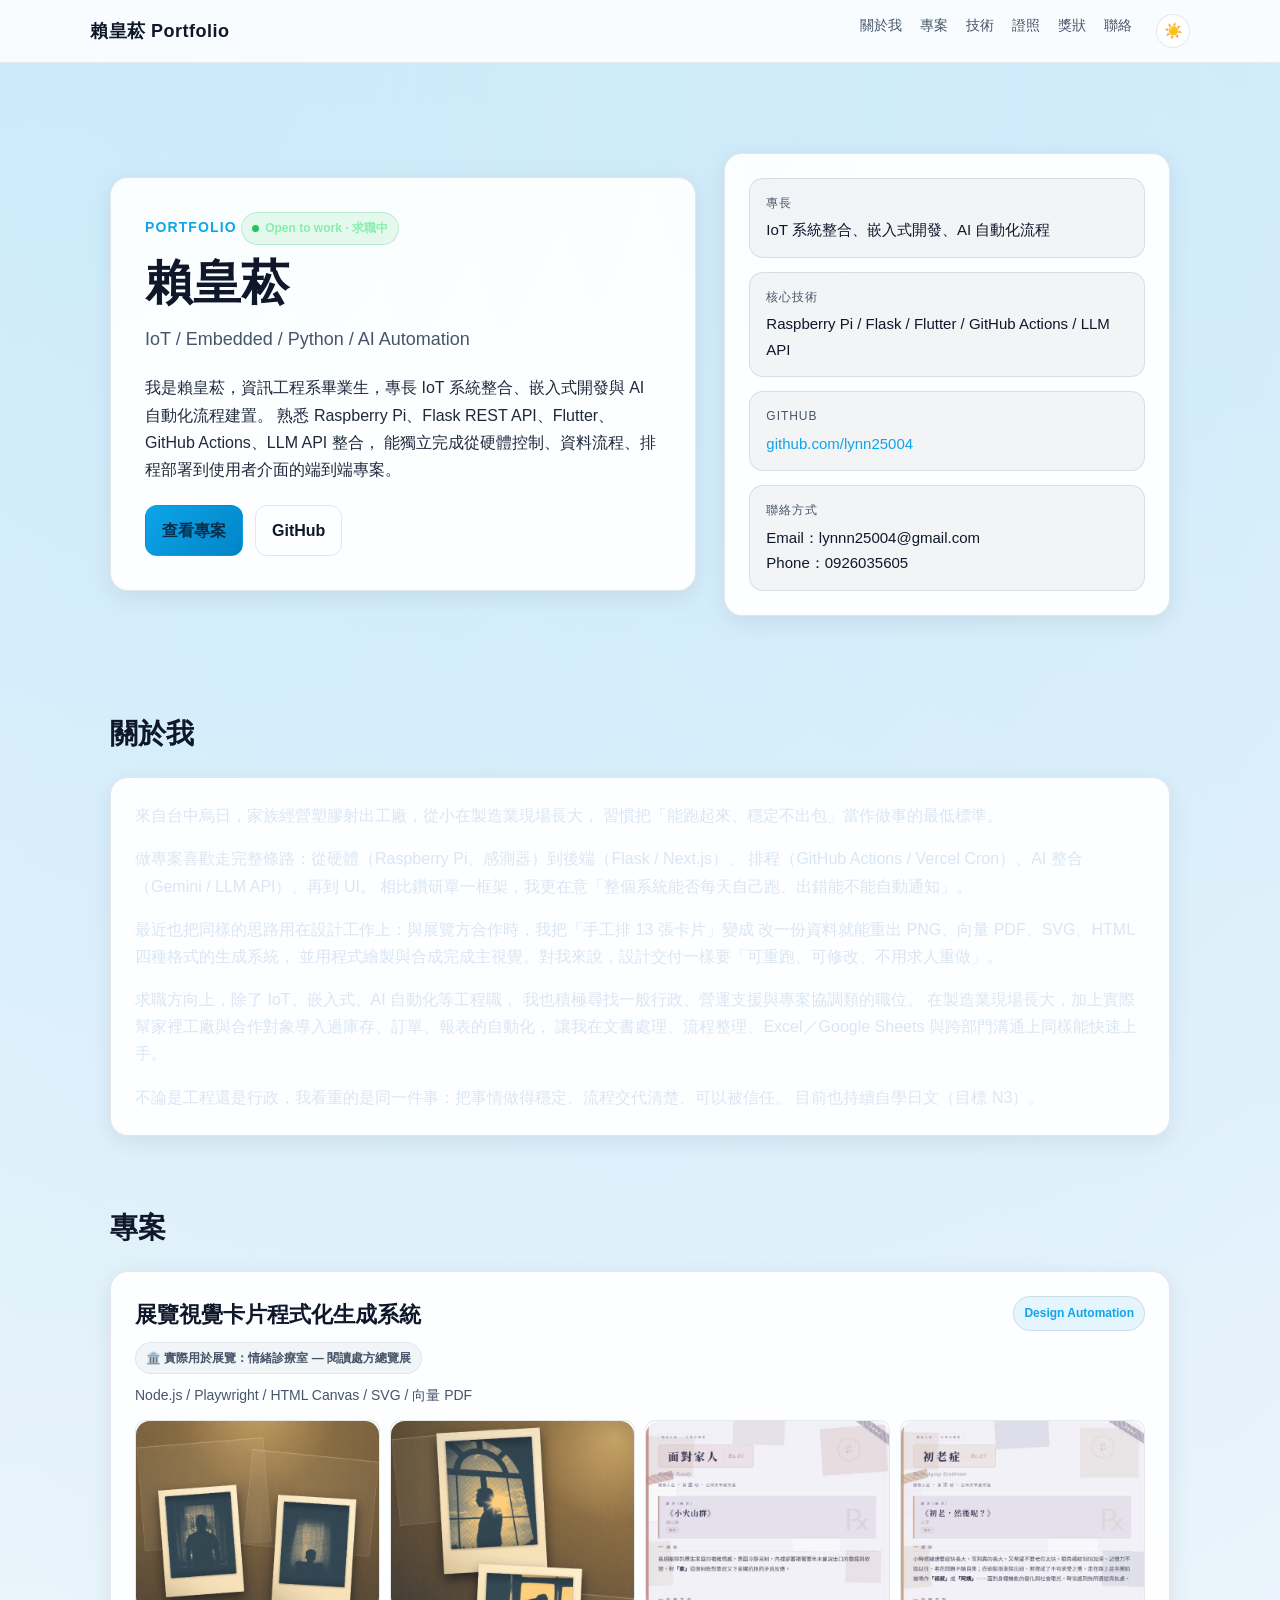
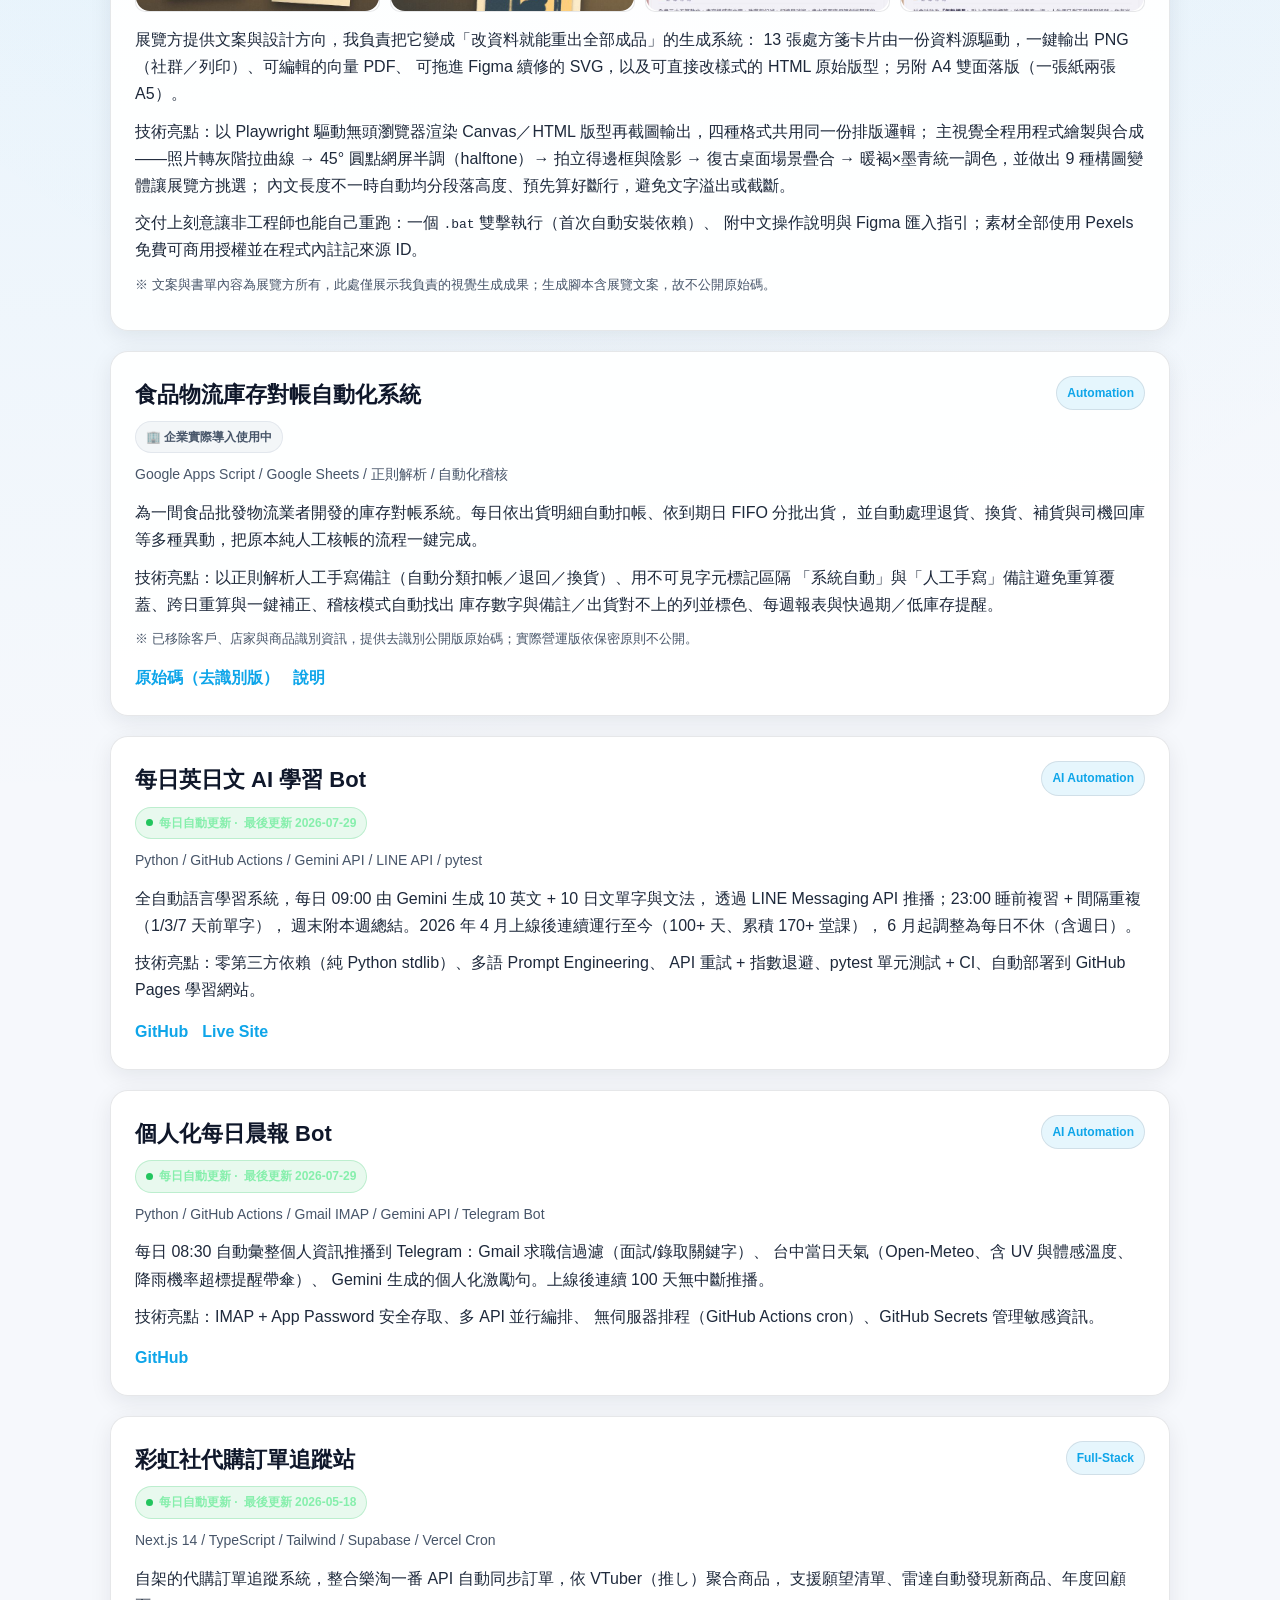
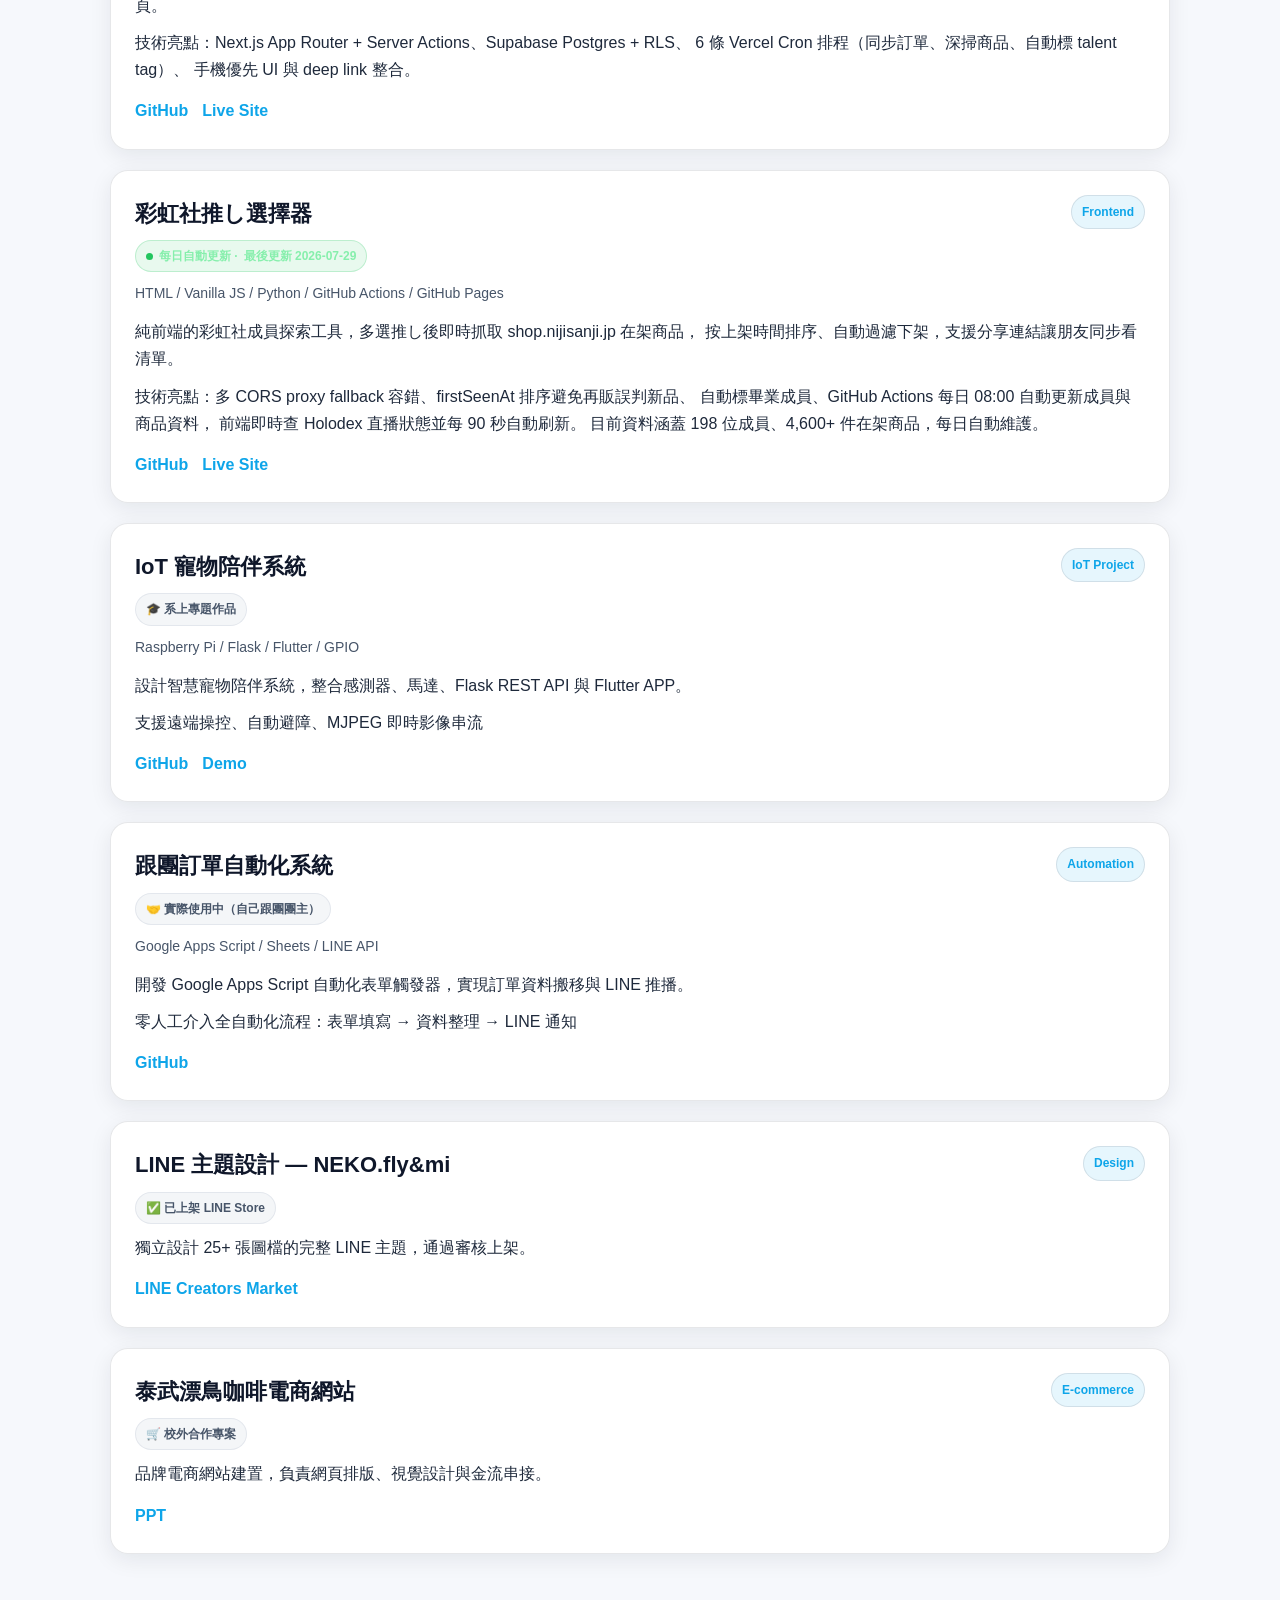
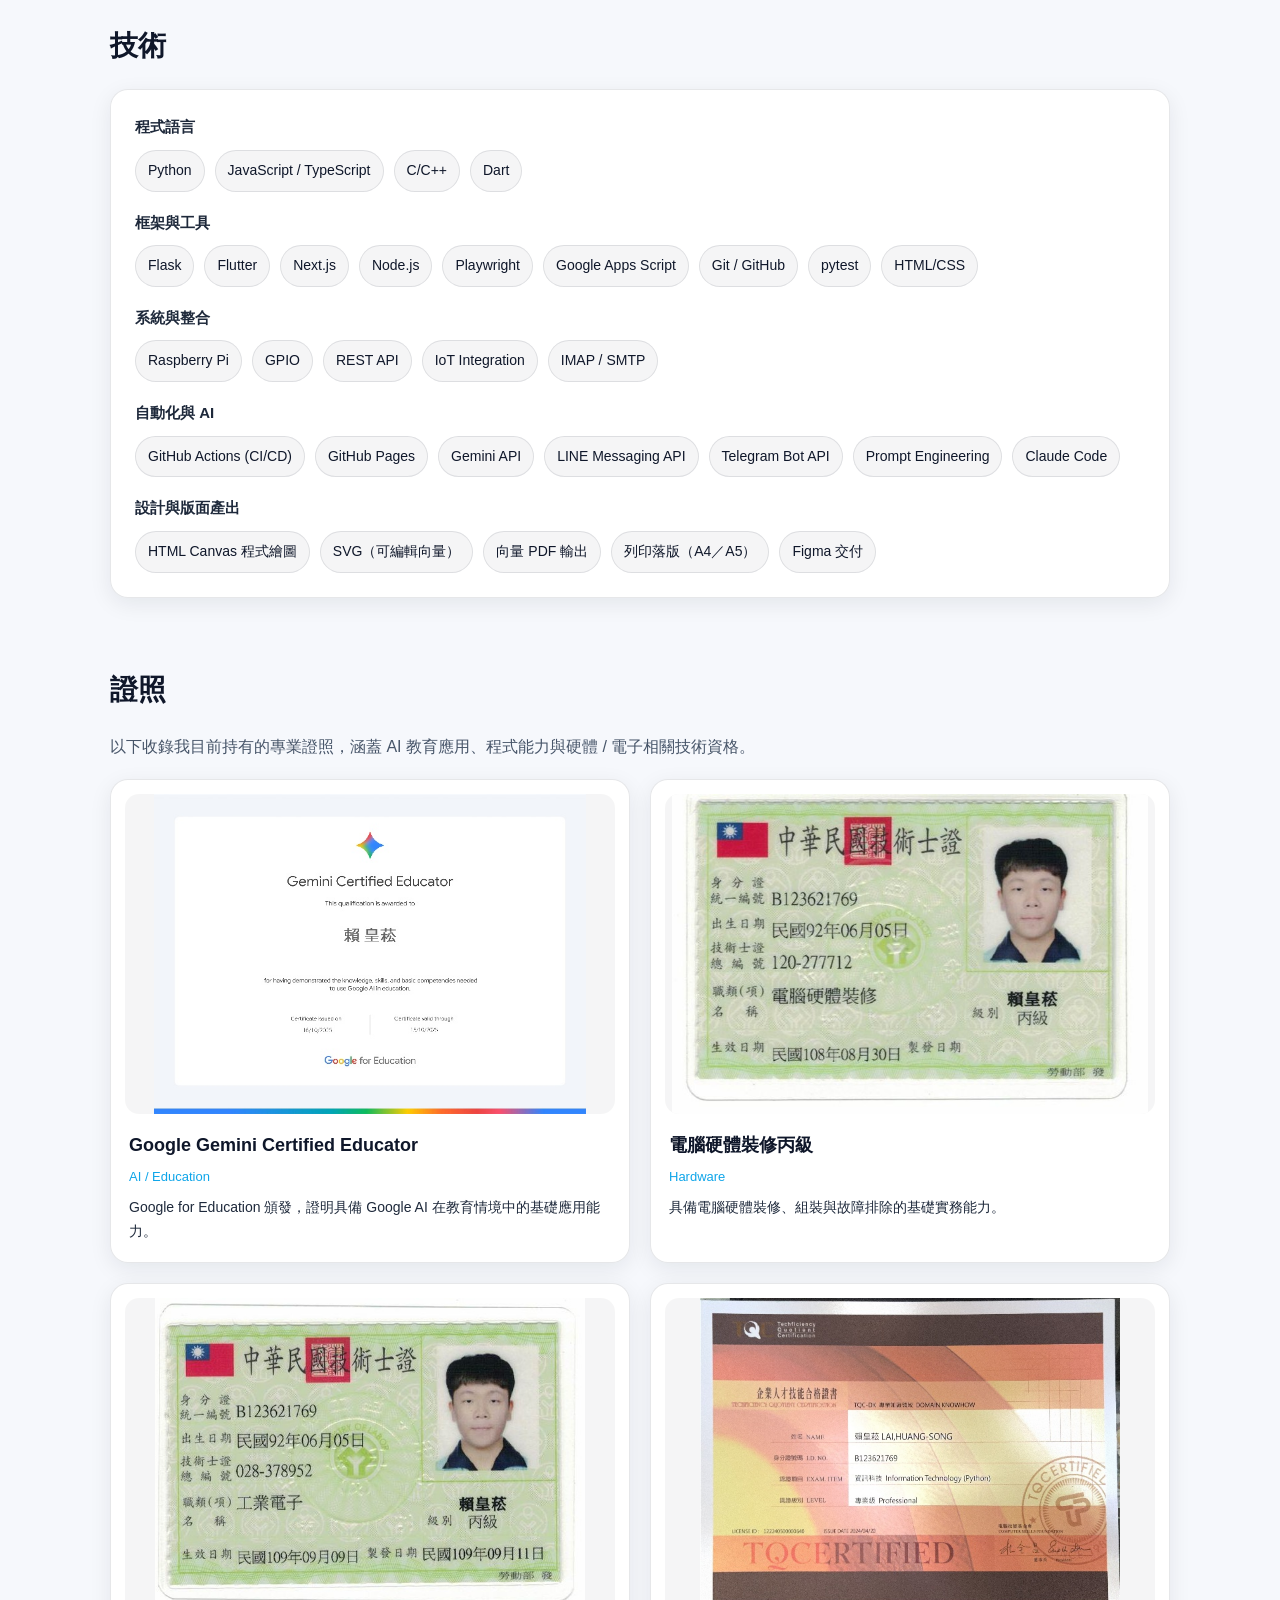
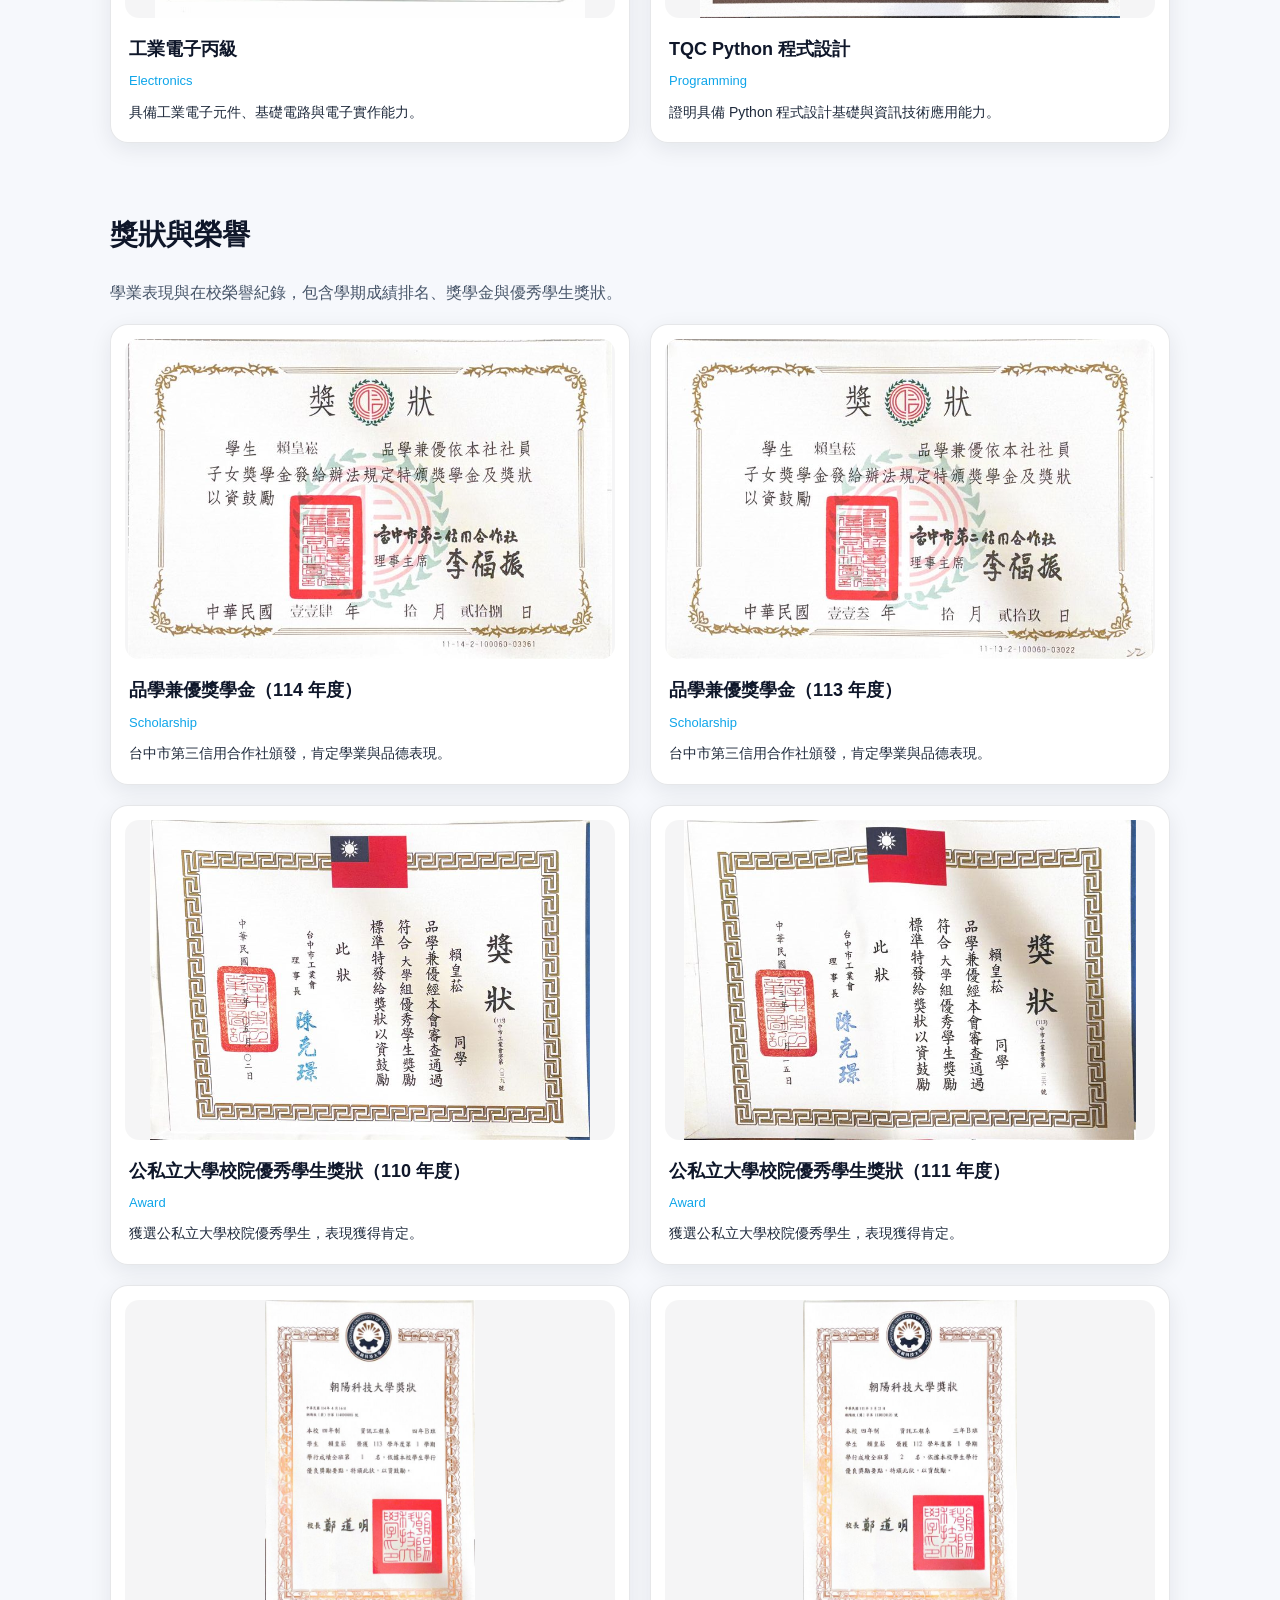
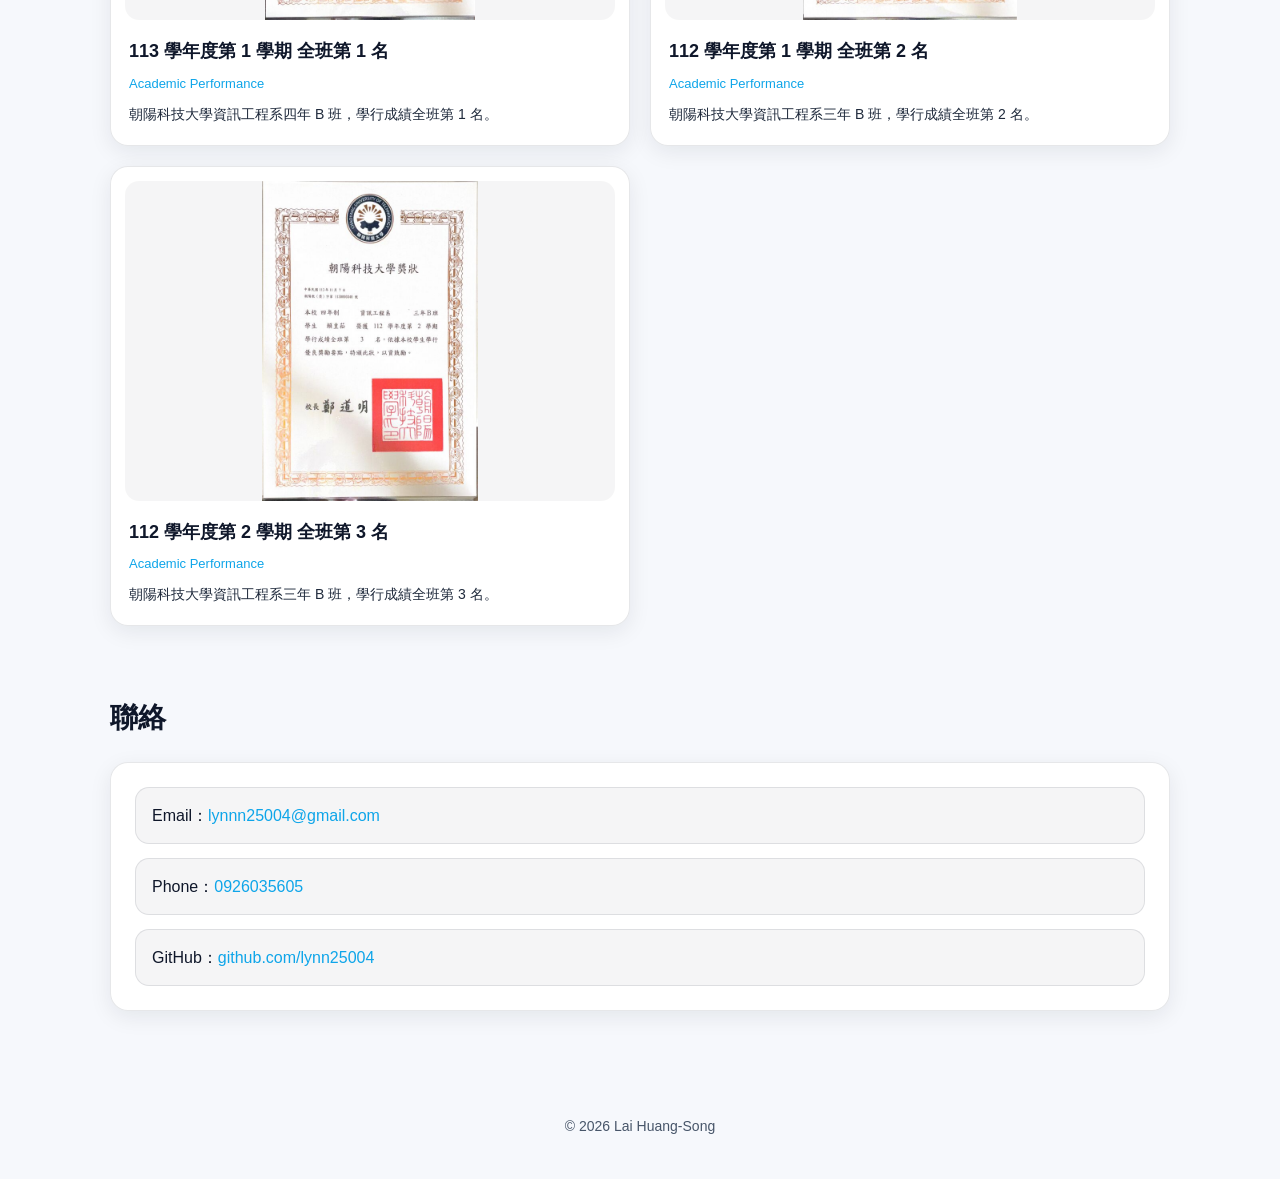
==== commit e03bcdac: "主視覺換成定案構圖、加 OG 分享圖與頁內圖片放大檢視 - clinic-keyvisual 換成最終定案的 variant 構圖（三張拍立得、畫面無文字），   原本誤用了被退掉的「病歷檔案」方向 " ====
--- a/index.html
+++ b/index.html
@@ -4,13 +4,23 @@
   <meta charset="UTF-8">
   <meta name="viewport" content="width=device-width, initial-scale=1.0">
   <title>賴皇菘 | Portfolio</title>
-  <meta name="description" content="賴皇菘的工程師作品集，展示 IoT、嵌入式、Python、Flutter、Google Apps Script 等專案經驗、證照與獎狀。">
+  <meta name="description" content="賴皇菘的工程師作品集：IoT／嵌入式、Python 自動化、全端開發與設計程式化生成。收錄連續運行上百天的自動化系統、企業實際導入的對帳系統、展覽視覺生成系統，以及證照與獎狀。">
   <meta name="theme-color" content="#0f172a" media="(prefers-color-scheme: dark)">
   <meta name="theme-color" content="#ffffff" media="(prefers-color-scheme: light)">
   <link rel="icon" type="image/svg+xml" href='data:image/svg+xml;utf8,<svg xmlns="http://www.w3.org/2000/svg" viewBox="0 0 64 64"><rect width="64" height="64" rx="14" fill="%230f172a"/><text x="50%25" y="55%25" font-size="36" text-anchor="middle" dominant-baseline="middle" font-family="Arial,sans-serif" font-weight="700" fill="%2338bdf8">L</text></svg>'>
   <meta property="og:title" content="賴皇菘 | Portfolio">
-  <meta property="og:description" content="IoT / Embedded / Python / AI Automation — 工程師作品集">
+  <meta property="og:description" content="會自己每天跑的系統 · 從硬體到前端做完整條路 — IoT / Python 自動化 / 全端 / AI 整合 / 設計程式化生成">
   <meta property="og:type" content="website">
+  <meta property="og:url" content="https://lynn25004.github.io/portfolio/">
+  <meta property="og:locale" content="zh_TW">
+  <meta property="og:image" content="https://lynn25004.github.io/portfolio/images/og.jpg">
+  <meta property="og:image:width" content="1200">
+  <meta property="og:image:height" content="630">
+  <meta property="og:image:alt" content="賴皇菘作品集封面：IoT／嵌入式、Python 自動化、全端開發、AI 整合、設計程式化生成">
+  <meta name="twitter:card" content="summary_large_image">
+  <meta name="twitter:title" content="賴皇菘 | Portfolio">
+  <meta name="twitter:description" content="會自己每天跑的系統 · 從硬體到前端做完整條路">
+  <meta name="twitter:image" content="https://lynn25004.github.io/portfolio/images/og.jpg">
   <script>
     // 早期套用主題，避免閃白
     (function(){
@@ -460,6 +470,78 @@
       .project-shots img{height:150px;}
     }
 
+    .zoomable{
+      cursor:zoom-in;
+    }
+
+    .lightbox{
+      position:fixed;
+      inset:0;
+      z-index:2000;
+      display:flex;
+      align-items:center;
+      justify-content:center;
+      padding:24px;
+      background:rgba(8,12,22,.88);
+      backdrop-filter:blur(4px);
+      opacity:0;
+      pointer-events:none;
+      transition:opacity .18s ease;
+    }
+
+    .lightbox[data-open="true"]{
+      opacity:1;
+      pointer-events:auto;
+    }
+
+    .lightbox-figure{
+      margin:0;
+      max-width:min(1000px,100%);
+      max-height:100%;
+      display:flex;
+      flex-direction:column;
+      gap:12px;
+      align-items:center;
+    }
+
+    .lightbox-figure img{
+      max-height:78vh;
+      width:auto;
+      border-radius:14px;
+      box-shadow:0 18px 50px rgba(0,0,0,.5);
+      background:#0b1220;
+    }
+
+    .lightbox-caption{
+      color:#e2e8f0;
+      font-size:14px;
+      line-height:1.6;
+      text-align:center;
+      max-width:70ch;
+    }
+
+    .lightbox-close{
+      position:absolute;
+      top:16px;
+      right:18px;
+      width:42px;
+      height:42px;
+      border-radius:50%;
+      border:1px solid rgba(226,232,240,.28);
+      background:rgba(15,23,42,.7);
+      color:#e2e8f0;
+      font-size:20px;
+      line-height:1;
+      cursor:pointer;
+      transition:transform .18s ease,border-color .18s ease;
+    }
+
+    .lightbox-close:hover,
+    .lightbox-close:focus-visible{
+      border-color:var(--primary);
+      transform:scale(1.06);
+    }
+
     .project-links{
       margin-top:14px;
       display:flex;
@@ -628,7 +710,7 @@
         --eyebrow-bg:#e0f2fe;--brand:#000;--hover-link:#0369a1;--project-desc:#222;
       }
       body{background:#fff;color:#111;}
-      .nav,.theme-toggle,#theme-toggle{display:none !important;}
+      .nav,.theme-toggle,#theme-toggle,.lightbox{display:none !important;}
       .hero{padding:20px 0 12px;}
       .hero-grid{grid-template-columns:1fr;gap:14px;}
       .live-badge,.static-badge,.badge{box-shadow:none !important;}
@@ -750,10 +832,10 @@
           <div class="stack">Node.js / Playwright / HTML Canvas / SVG / 向量 PDF</div>
           <div class="project-shots">
             <a href="images/clinic-keyvisual.jpg" target="_blank" rel="noopener noreferrer">
-              <img src="images/clinic-keyvisual.jpg" alt="展覽主視覺：程式生成的網點半調拍立得桌面場景" loading="lazy">
+              <img src="images/clinic-keyvisual.jpg" alt="展覽主視覺：程式生成的網點半調拍立得，三角構圖" loading="lazy">
             </a>
             <a href="images/clinic-variants.jpg" target="_blank" rel="noopener noreferrer">
-              <img src="images/clinic-variants.jpg" alt="同一套視覺語彙下的另一種構圖變體" loading="lazy">
+              <img src="images/clinic-variants.jpg" alt="同一套視覺語彙下的另一種構圖：三張垂直落下的階梯排法" loading="lazy">
             </a>
             <a href="images/clinic-card-01.jpg" target="_blank" rel="noopener noreferrer">
               <img src="images/clinic-card-01.jpg" alt="程式排版輸出的處方箋卡片之一" loading="lazy">
@@ -1037,7 +1119,7 @@
       <div class="gallery-grid">
         <div class="gallery-card">
           <div class="gallery-image-wrap">
-            <img src="images/image13.jpeg" alt="Google Gemini Certified Educator 證照">
+            <img src="images/image13.jpeg" alt="Google Gemini Certified Educator 證照" loading="lazy" decoding="async">
           </div>
           <div class="gallery-body">
             <div class="gallery-title">Google Gemini Certified Educator</div>
@@ -1048,7 +1130,7 @@
 
         <div class="gallery-card">
           <div class="gallery-image-wrap">
-            <img src="images/image14.jpg" alt="電腦硬體裝修丙級技術士證">
+            <img src="images/image14.jpg" alt="電腦硬體裝修丙級技術士證" loading="lazy" decoding="async">
           </div>
           <div class="gallery-body">
             <div class="gallery-title">電腦硬體裝修丙級</div>
@@ -1059,7 +1141,7 @@
 
         <div class="gallery-card">
           <div class="gallery-image-wrap">
-            <img src="images/image15.jpg" alt="工業電子丙級技術士證">
+            <img src="images/image15.jpg" alt="工業電子丙級技術士證" loading="lazy" decoding="async">
           </div>
           <div class="gallery-body">
             <div class="gallery-title">工業電子丙級</div>
@@ -1070,7 +1152,7 @@
 
         <div class="gallery-card">
           <div class="gallery-image-wrap">
-            <img src="images/image16.jpeg" alt="TQC Python 證照">
+            <img src="images/image16.jpeg" alt="TQC Python 證照" loading="lazy" decoding="async">
           </div>
           <div class="gallery-body">
             <div class="gallery-title">TQC Python 程式設計</div>
@@ -1088,7 +1170,7 @@
       <div class="gallery-grid">
         <div class="gallery-card">
           <div class="gallery-image-wrap">
-            <img src="images/image17.jpg" alt="台中市第三信用合作社品學兼優獎學金 114 年">
+            <img src="images/image17.jpg" alt="台中市第三信用合作社品學兼優獎學金 114 年" loading="lazy" decoding="async">
           </div>
           <div class="gallery-body">
             <div class="gallery-title">品學兼優獎學金（114 年度）</div>
@@ -1099,7 +1181,7 @@
 
         <div class="gallery-card">
           <div class="gallery-image-wrap">
-            <img src="images/image18.jpg" alt="台中市第三信用合作社品學兼優獎學金 113 年">
+            <img src="images/image18.jpg" alt="台中市第三信用合作社品學兼優獎學金 113 年" loading="lazy" decoding="async">
           </div>
           <div class="gallery-body">
             <div class="gallery-title">品學兼優獎學金（113 年度）</div>
@@ -1110,7 +1192,7 @@
 
         <div class="gallery-card">
           <div class="gallery-image-wrap">
-            <img src="images/image19.jpg" alt="公私立大學校院優秀學生獎狀 110 年">
+            <img src="images/image19.jpg" alt="公私立大學校院優秀學生獎狀 110 年" loading="lazy" decoding="async">
           </div>
           <div class="gallery-body">
             <div class="gallery-title">公私立大學校院優秀學生獎狀（110 年度）</div>
@@ -1121,7 +1203,7 @@
 
         <div class="gallery-card">
           <div class="gallery-image-wrap">
-            <img src="images/image20.jpg" alt="公私立大學校院優秀學生獎狀 111 年">
+            <img src="images/image20.jpg" alt="公私立大學校院優秀學生獎狀 111 年" loading="lazy" decoding="async">
           </div>
           <div class="gallery-body">
             <div class="gallery-title">公私立大學校院優秀學生獎狀（111 年度）</div>
@@ -1132,7 +1214,7 @@
 
         <div class="gallery-card">
           <div class="gallery-image-wrap">
-            <img src="images/image21.jpg" alt="朝陽科技大學 113 學年度第 1 學期學行成績全班第 1 名">
+            <img src="images/image21.jpg" alt="朝陽科技大學 113 學年度第 1 學期學行成績全班第 1 名" loading="lazy" decoding="async">
           </div>
           <div class="gallery-body">
             <div class="gallery-title">113 學年度第 1 學期 全班第 1 名</div>
@@ -1143,7 +1225,7 @@
 
         <div class="gallery-card">
           <div class="gallery-image-wrap">
-            <img src="images/image22.jpg" alt="朝陽科技大學 112 學年度第 1 學期學行成績全班第 2 名">
+            <img src="images/image22.jpg" alt="朝陽科技大學 112 學年度第 1 學期學行成績全班第 2 名" loading="lazy" decoding="async">
           </div>
           <div class="gallery-body">
             <div class="gallery-title">112 學年度第 1 學期 全班第 2 名</div>
@@ -1154,7 +1236,7 @@
 
         <div class="gallery-card">
           <div class="gallery-image-wrap">
-            <img src="images/image23.jpg" alt="朝陽科技大學 112 學年度第 2 學期學行成績全班第 3 名">
+            <img src="images/image23.jpg" alt="朝陽科技大學 112 學年度第 2 學期學行成績全班第 3 名" loading="lazy" decoding="async">
           </div>
           <div class="gallery-body">
             <div class="gallery-title">112 學年度第 2 學期 全班第 3 名</div>
@@ -1185,6 +1267,14 @@
     <footer>
       <p>© <span id="footer-year">2026</span> Lai Huang-Song</p>
     </footer>
+  </div>
+
+  <div class="lightbox" id="lightbox" role="dialog" aria-modal="true" aria-label="圖片放大檢視" data-open="false">
+    <button type="button" class="lightbox-close" id="lightbox-close" aria-label="關閉放大檢視">✕</button>
+    <figure class="lightbox-figure">
+      <img id="lightbox-img" src="" alt="">
+      <figcaption class="lightbox-caption" id="lightbox-caption"></figcaption>
+    </figure>
   </div>
 
   <script>
@@ -1226,6 +1316,62 @@
       .catch(() => {
         document.querySelectorAll('.last-update').forEach(el => el.textContent = '—');
       });
+
+    // 圖片放大檢視（沒有 JS 時，專案縮圖仍可用連結另開原圖）
+    (function(){
+      var box=document.getElementById('lightbox');
+      var img=document.getElementById('lightbox-img');
+      var cap=document.getElementById('lightbox-caption');
+      var closeBtn=document.getElementById('lightbox-close');
+      var lastFocus=null;
+
+      function open(src,alt){
+        lastFocus=document.activeElement;
+        img.src=src;
+        img.alt=alt||'';
+        cap.textContent=alt||'';
+        box.dataset.open='true';
+        document.body.style.overflow='hidden';
+        closeBtn.focus();
+      }
+      function close(){
+        box.dataset.open='false';
+        document.body.style.overflow='';
+        img.src='';
+        if(lastFocus && lastFocus.focus) lastFocus.focus();
+      }
+
+      // 專案縮圖：<a href="原圖"><img alt></a>
+      document.querySelectorAll('.project-shots a').forEach(function(a){
+        a.classList.add('zoomable');
+        a.addEventListener('click',function(e){
+          if(e.metaKey||e.ctrlKey||e.shiftKey||e.button!==0) return; // 讓使用者仍能另開分頁
+          e.preventDefault();
+          var inner=a.querySelector('img');
+          open(a.getAttribute('href'), inner?inner.alt:'');
+        });
+      });
+
+      // 證照 / 獎狀圖：本來是純 <img>，補成可鍵盤操作的按鈕
+      document.querySelectorAll('.gallery-image-wrap img').forEach(function(el){
+        el.classList.add('zoomable');
+        el.setAttribute('role','button');
+        el.setAttribute('tabindex','0');
+        el.setAttribute('aria-label','放大檢視：'+(el.alt||'圖片'));
+        el.addEventListener('click',function(){ open(el.currentSrc||el.src, el.alt); });
+        el.addEventListener('keydown',function(e){
+          if(e.key==='Enter'||e.key===' '){ e.preventDefault(); open(el.currentSrc||el.src, el.alt); }
+        });
+      });
+
+      closeBtn.addEventListener('click',close);
+      box.addEventListener('click',function(e){ if(e.target===box) close(); });
+      document.addEventListener('keydown',function(e){
+        if(box.dataset.open!=='true') return;
+        if(e.key==='Escape') close();
+        if(e.key==='Tab'){ e.preventDefault(); closeBtn.focus(); } // 焦點鎖在對話框內
+      });
+    })();
   </script>
 </body>
 </html>
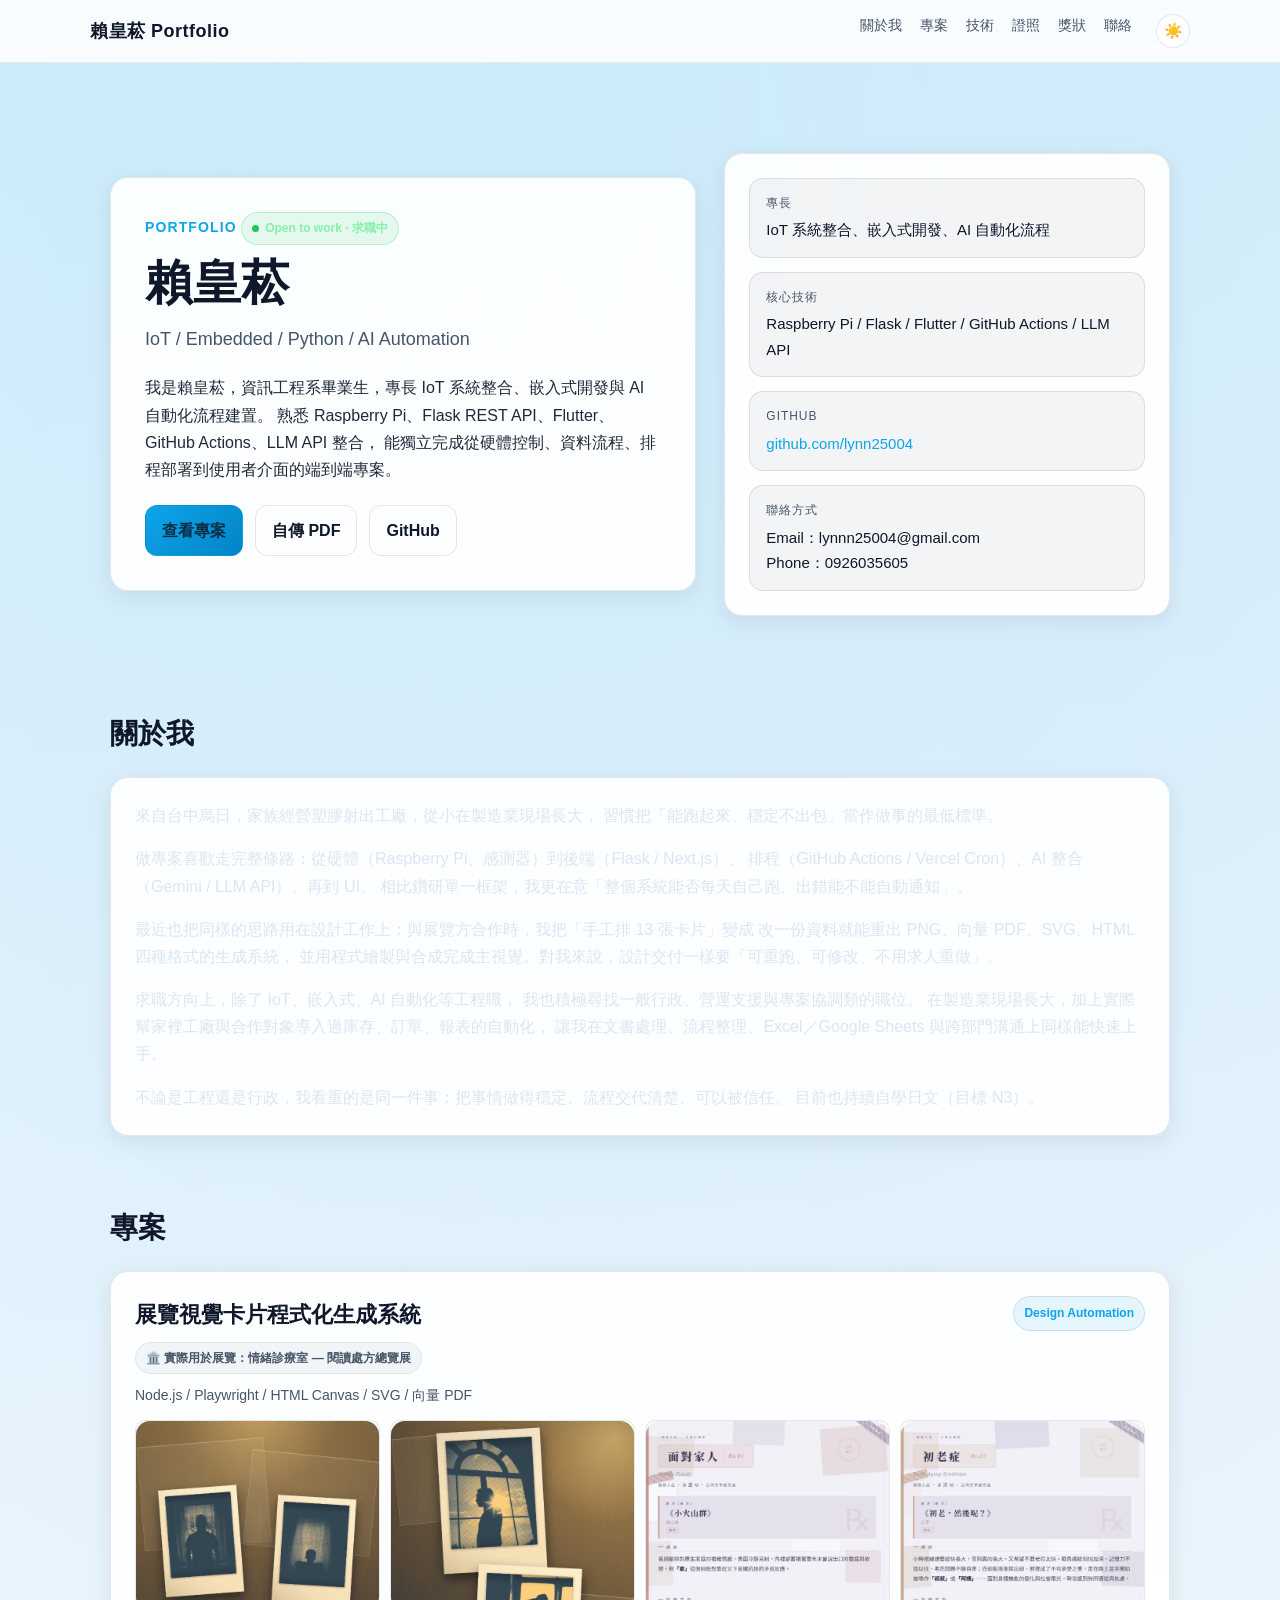
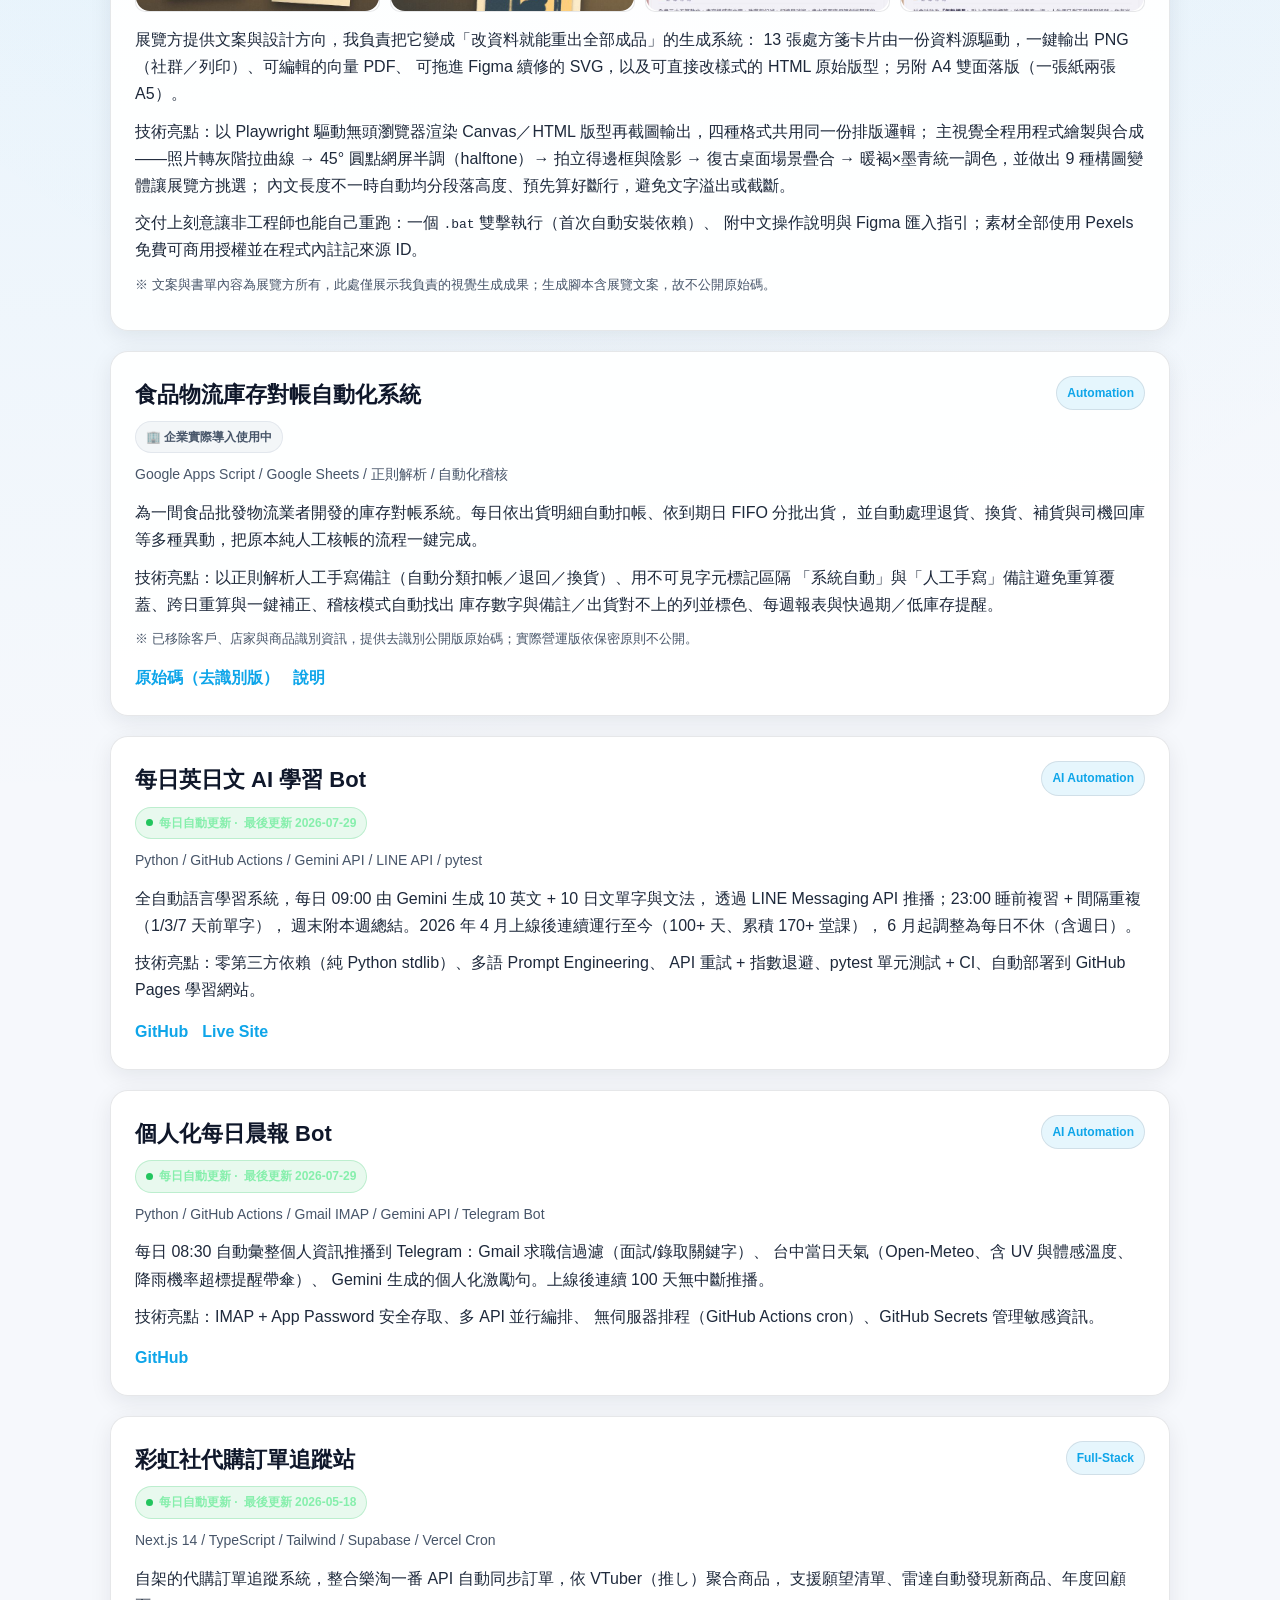
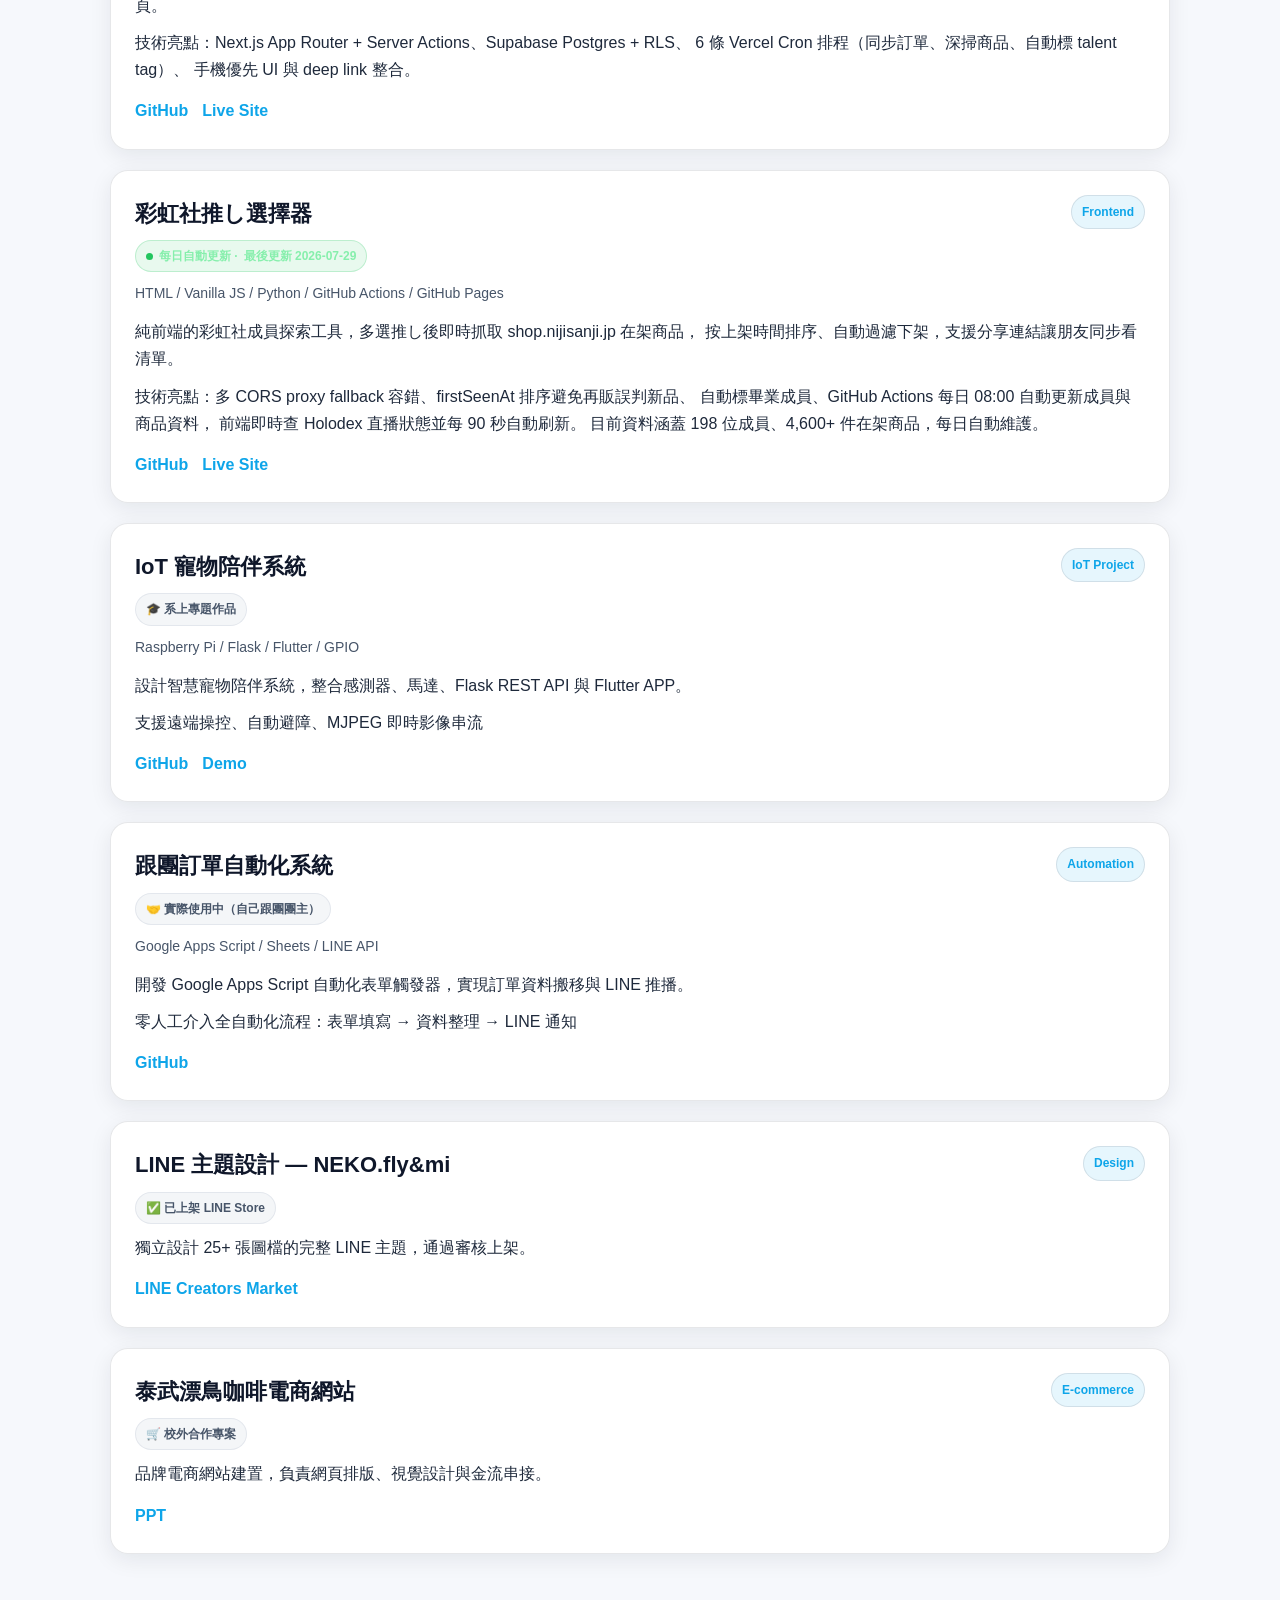
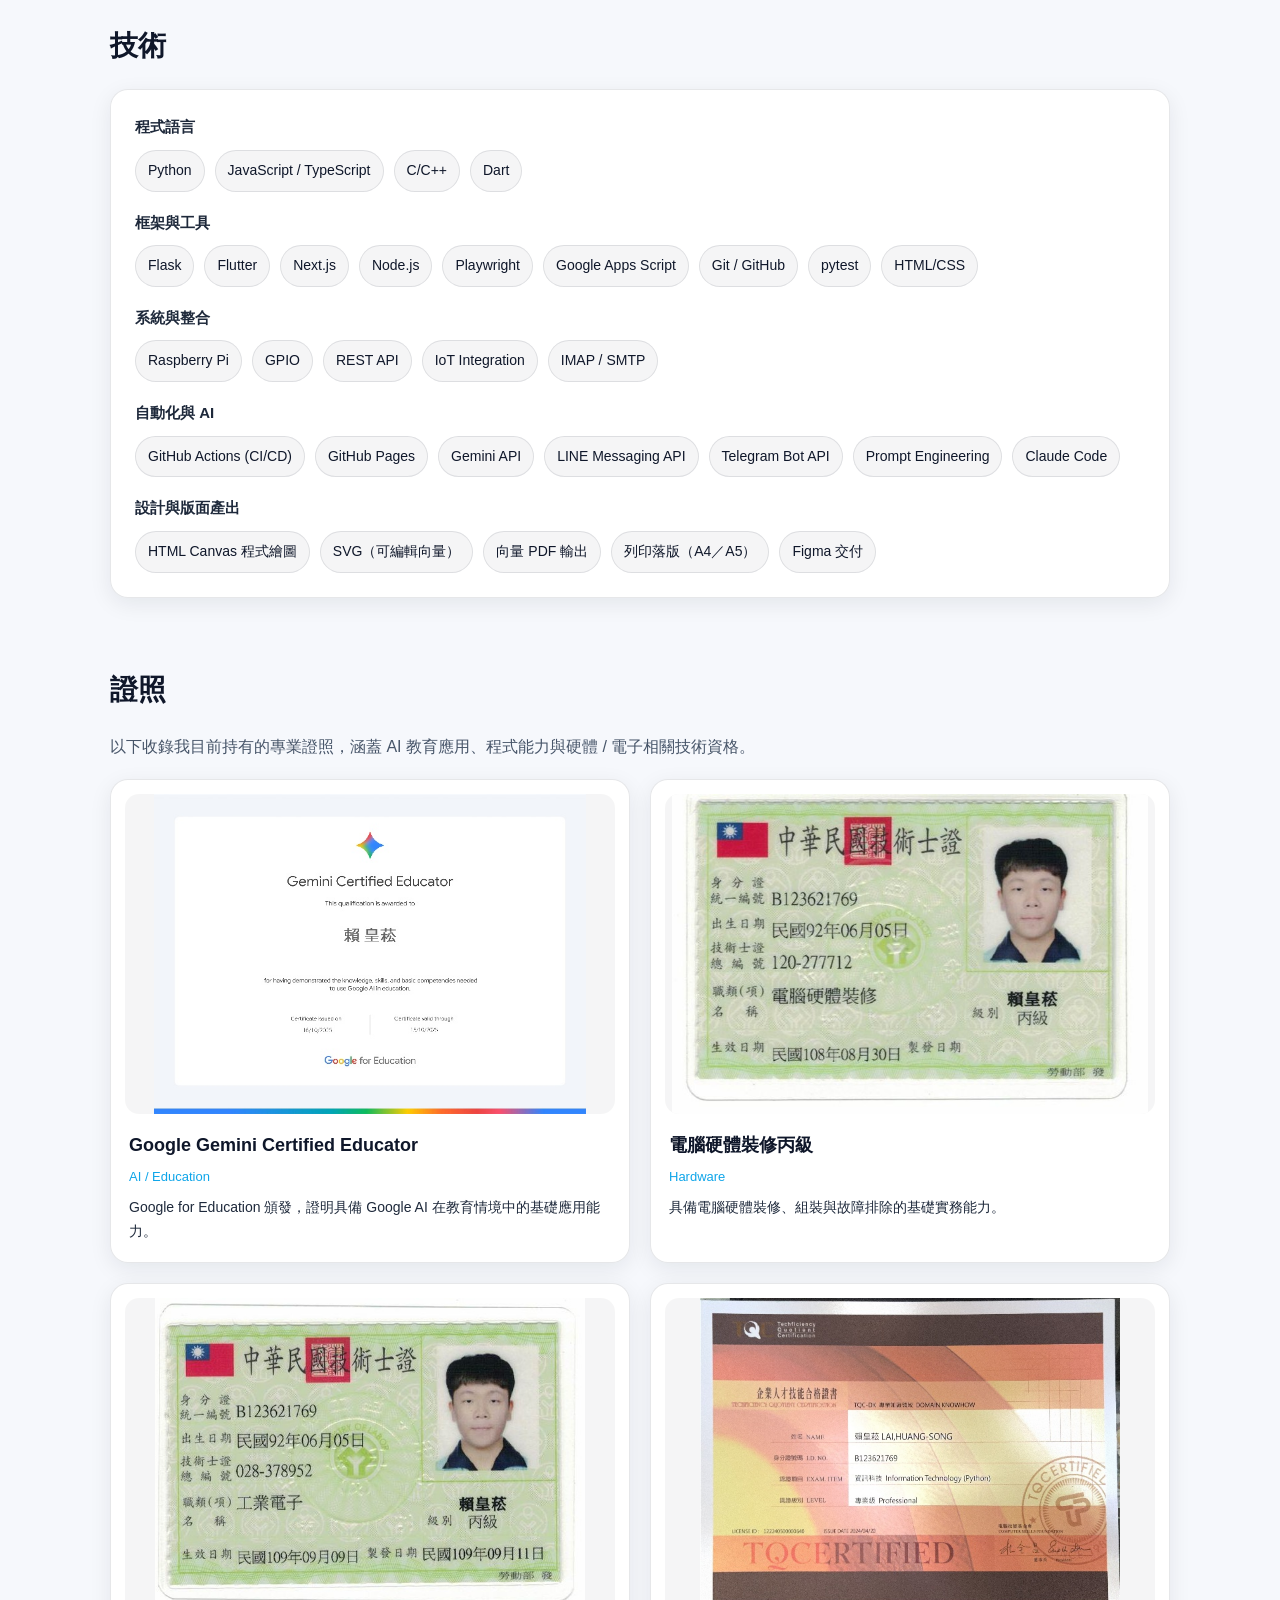
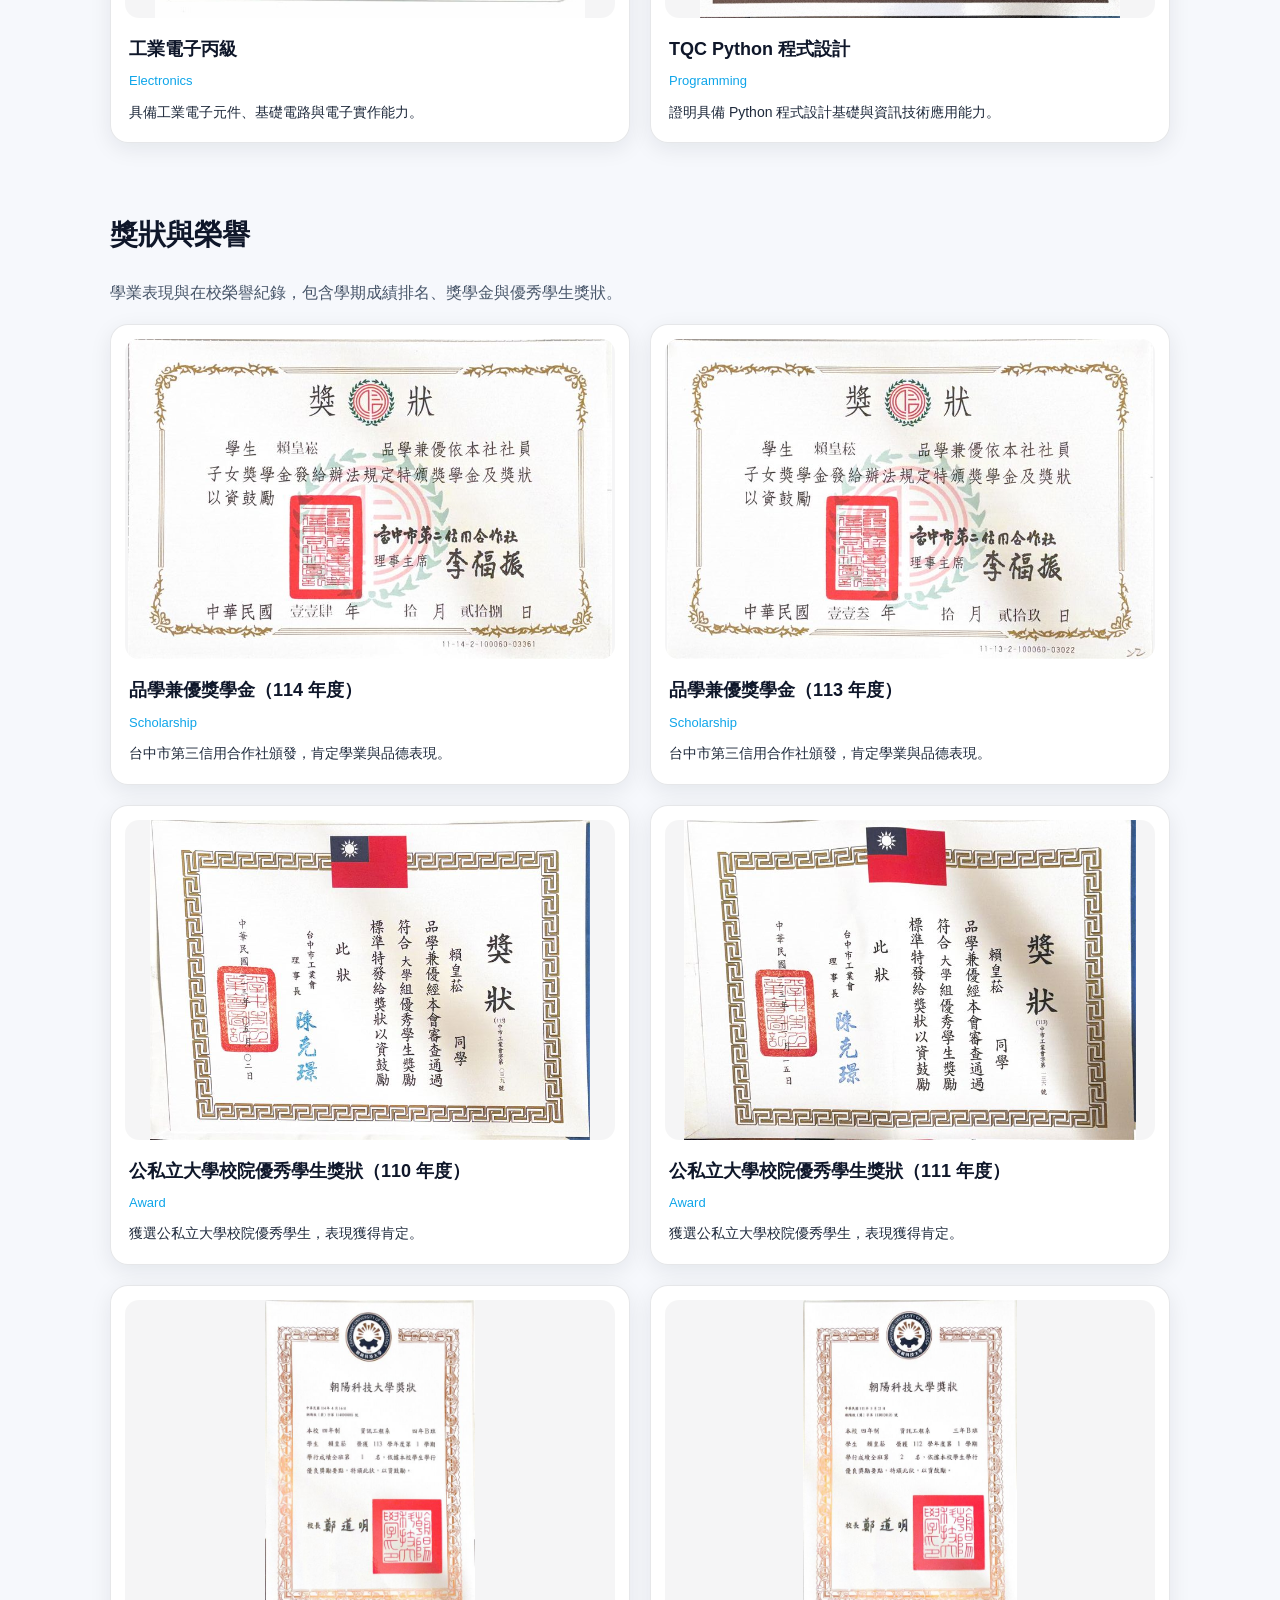
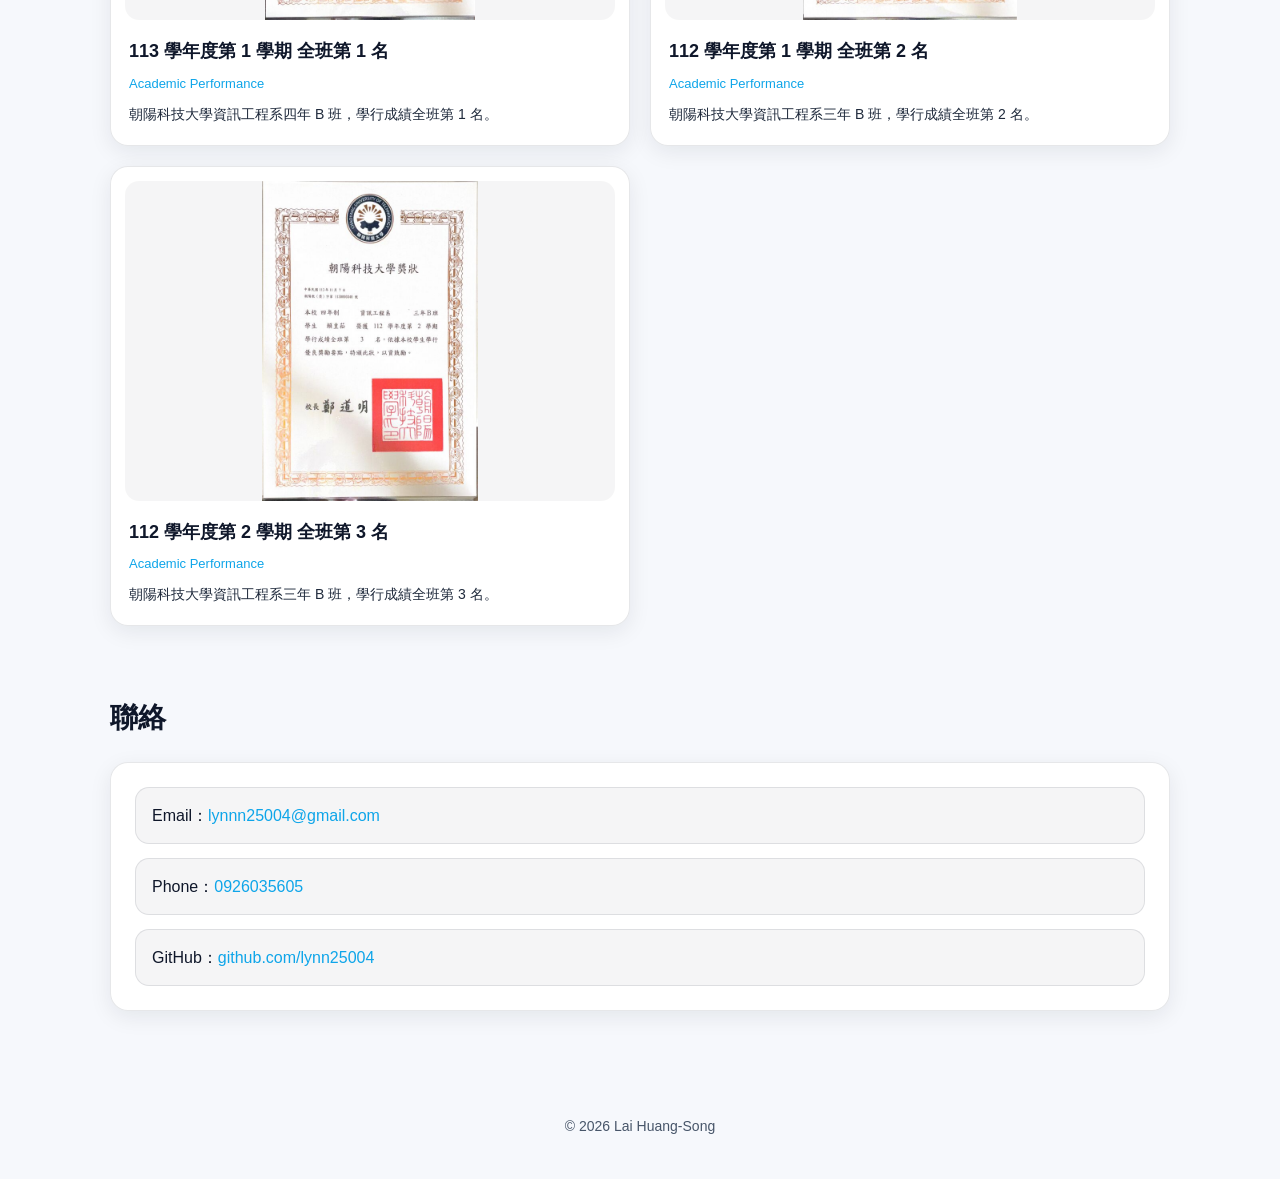
==== commit 4a2d21d4: "hero 加自傳 PDF 下載（中文版） - 新增 files/autobiography-zh.pdf（A4 兩頁，由 tools/build-autobio-pdf.py 從自傳 .md 生成） " ====
--- a/index.html
+++ b/index.html
@@ -760,6 +760,7 @@
           </p>
           <div class="hero-actions">
             <a class="btn btn-primary" href="#projects">查看專案</a>
+            <a class="btn btn-secondary" href="files/autobiography-zh.pdf" target="_blank" rel="noopener noreferrer">自傳 PDF</a>
             <a class="btn btn-secondary" href="https://github.com/lynn25004" target="_blank" rel="noopener noreferrer">GitHub</a>
           </div>
         </div>
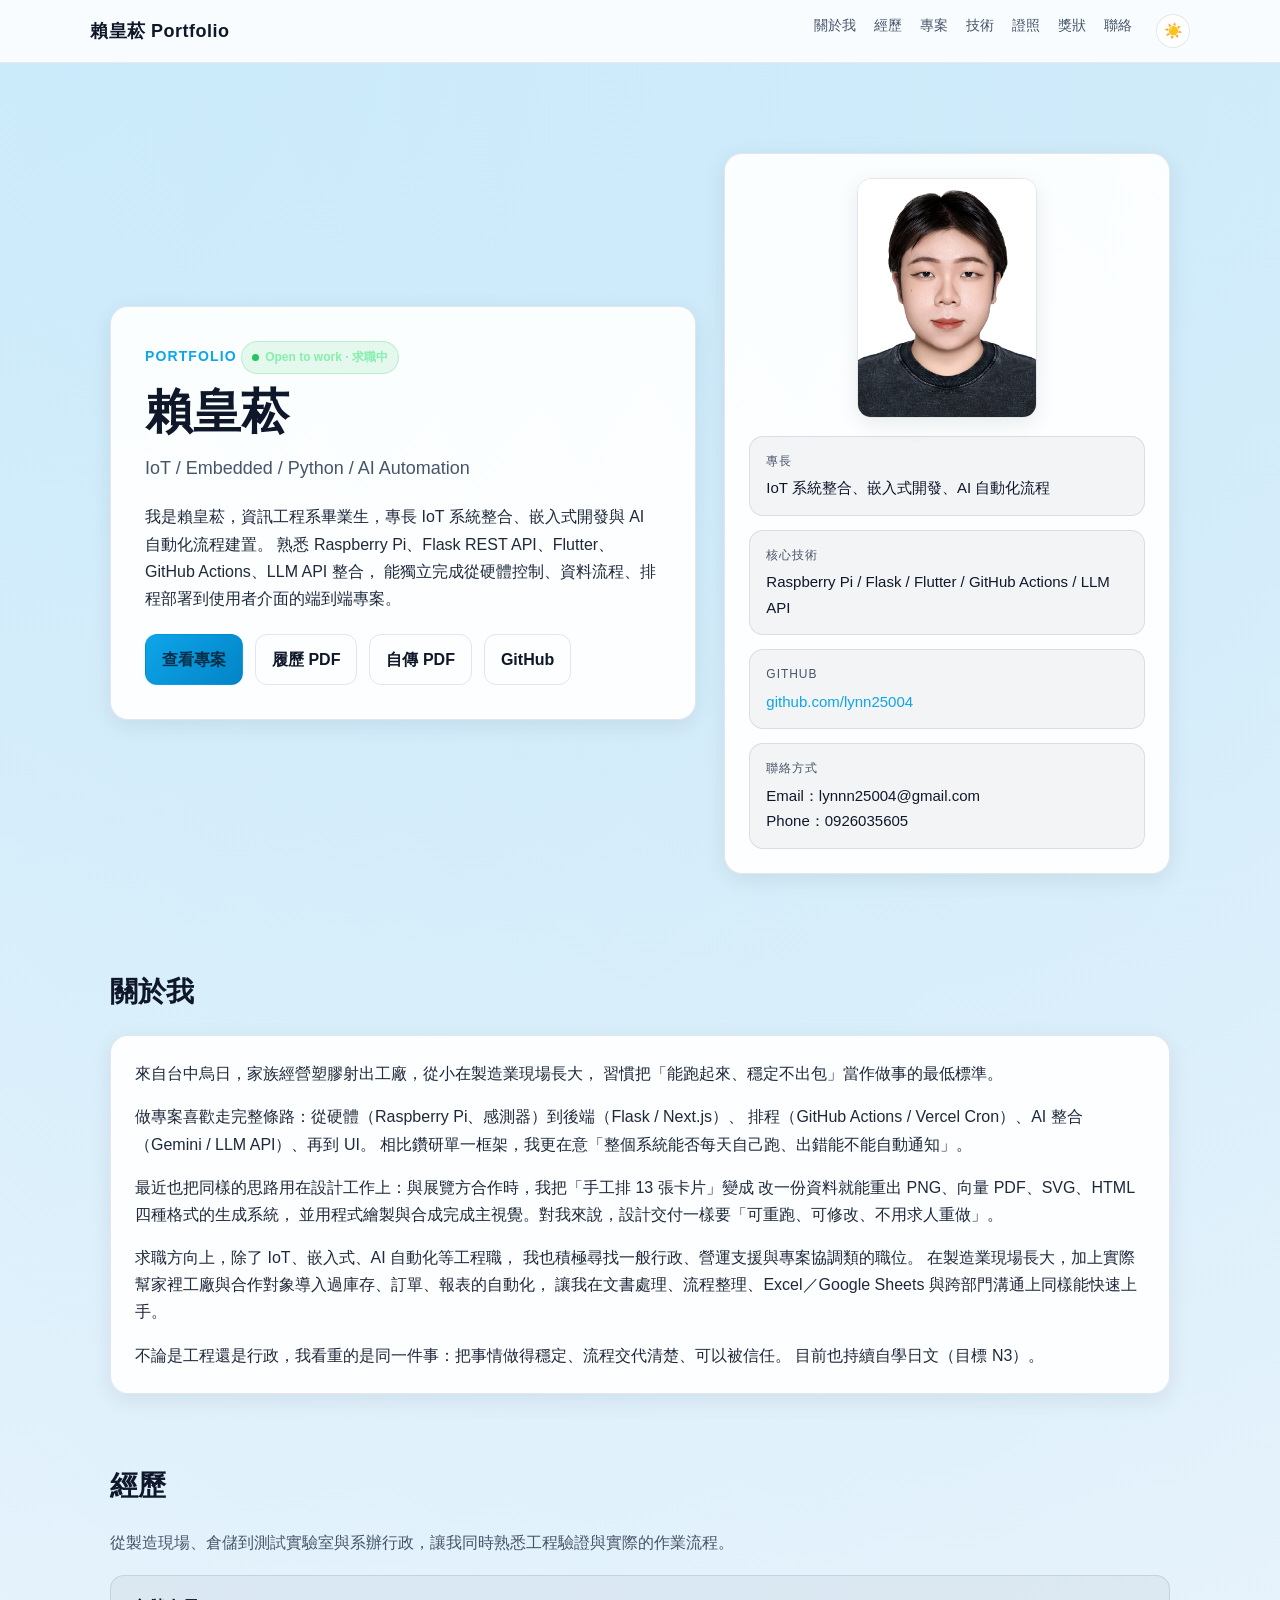
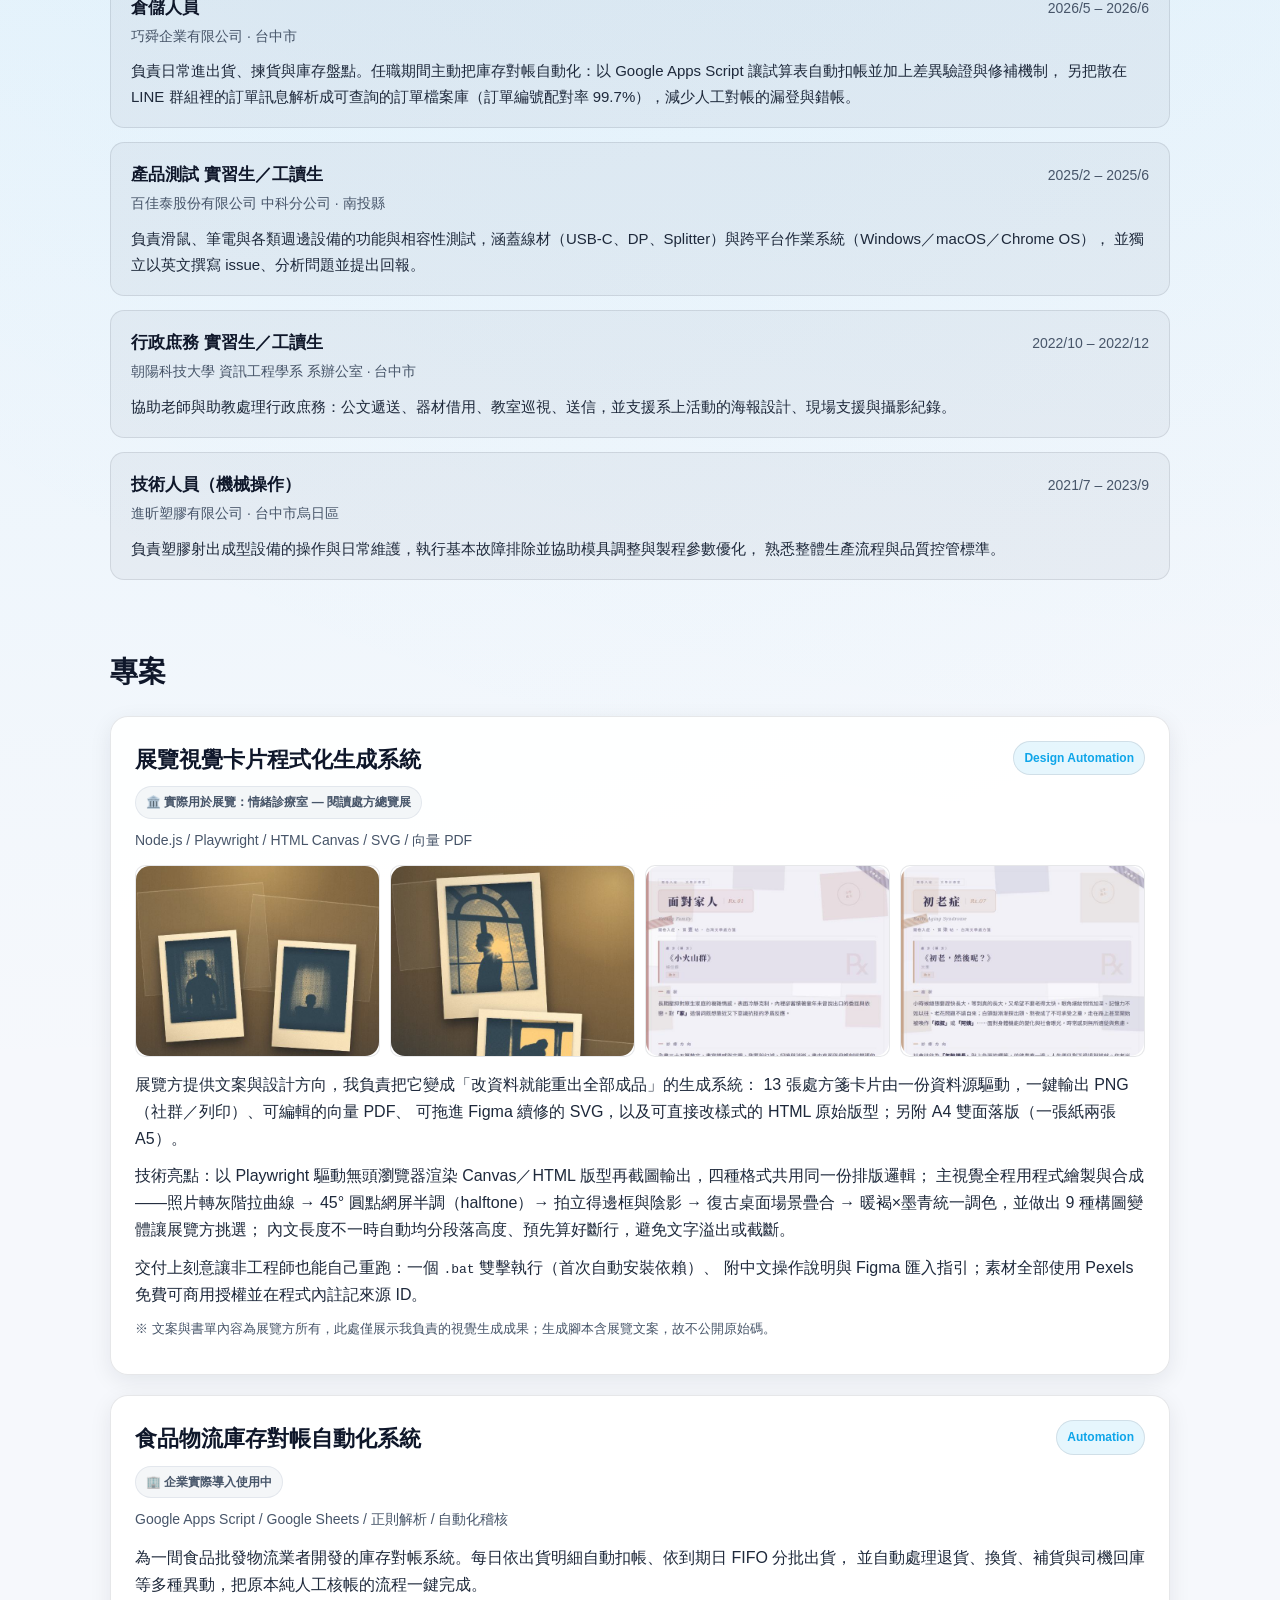
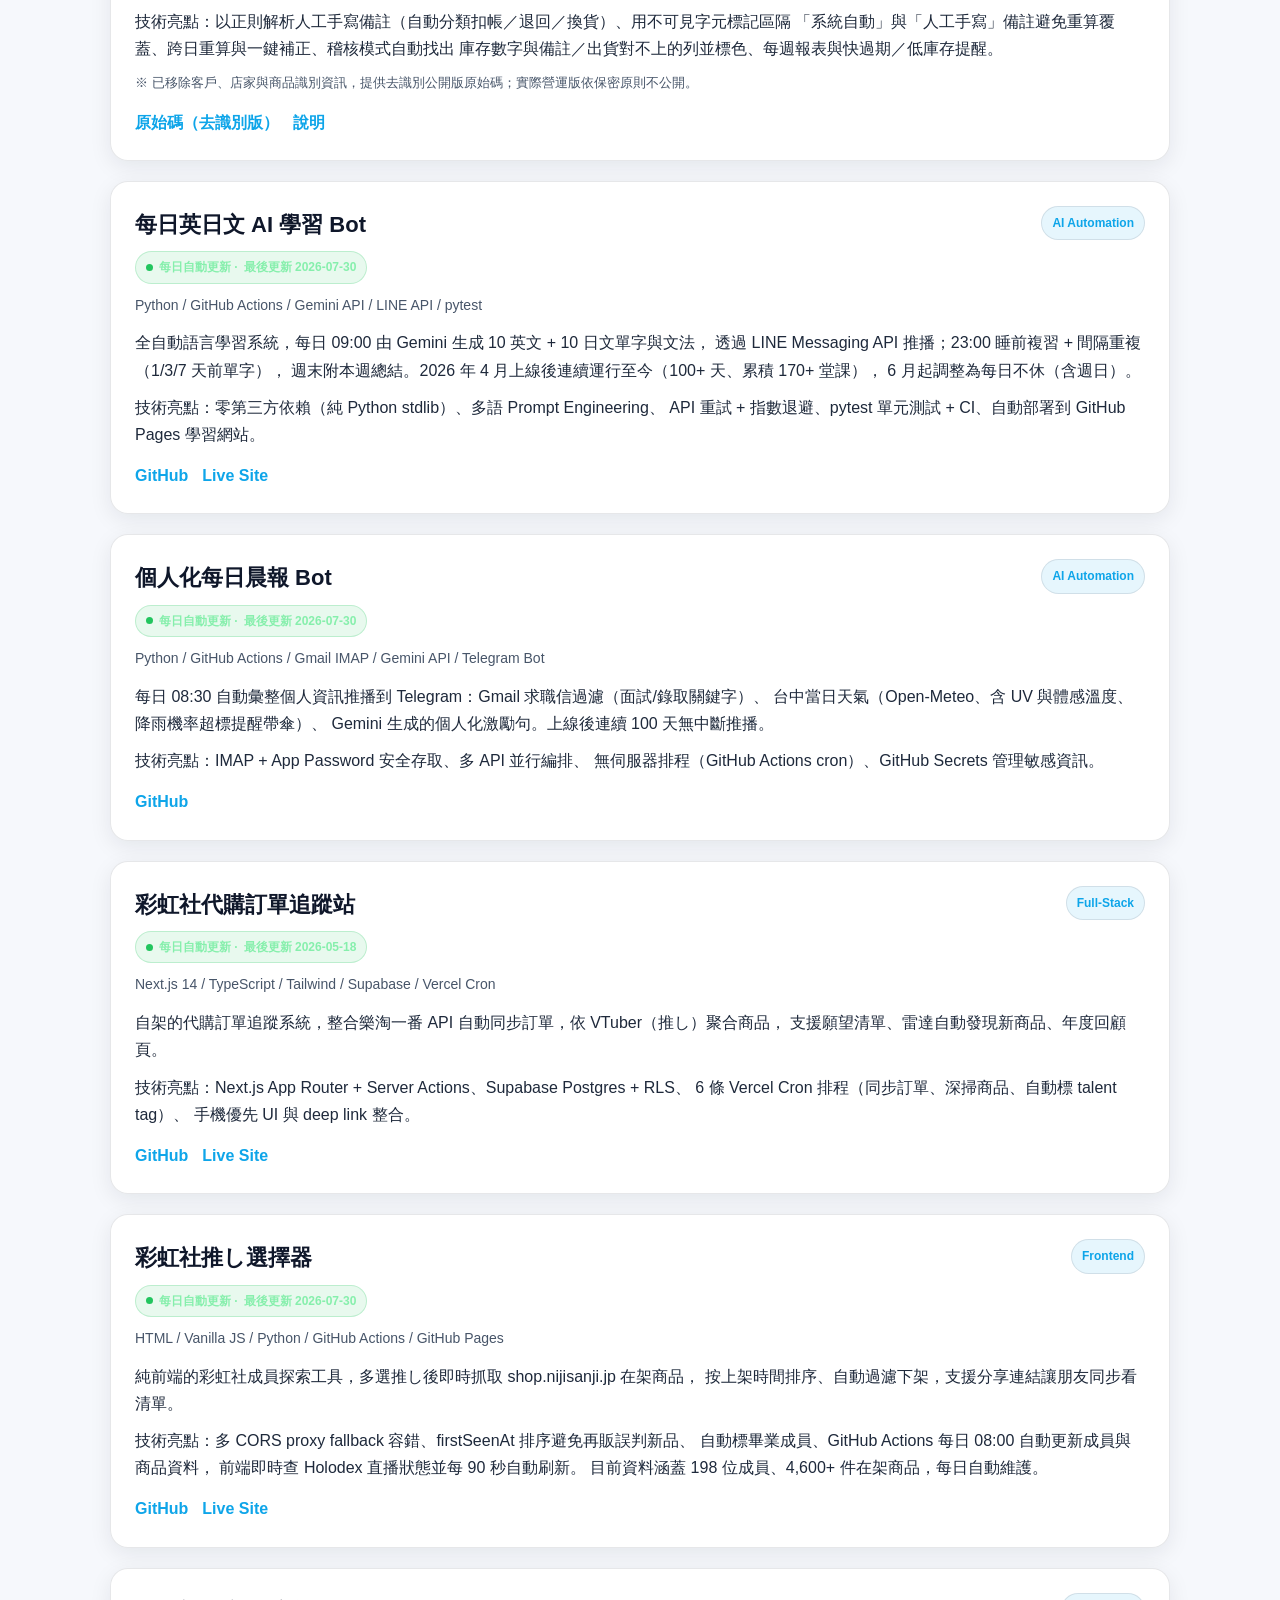
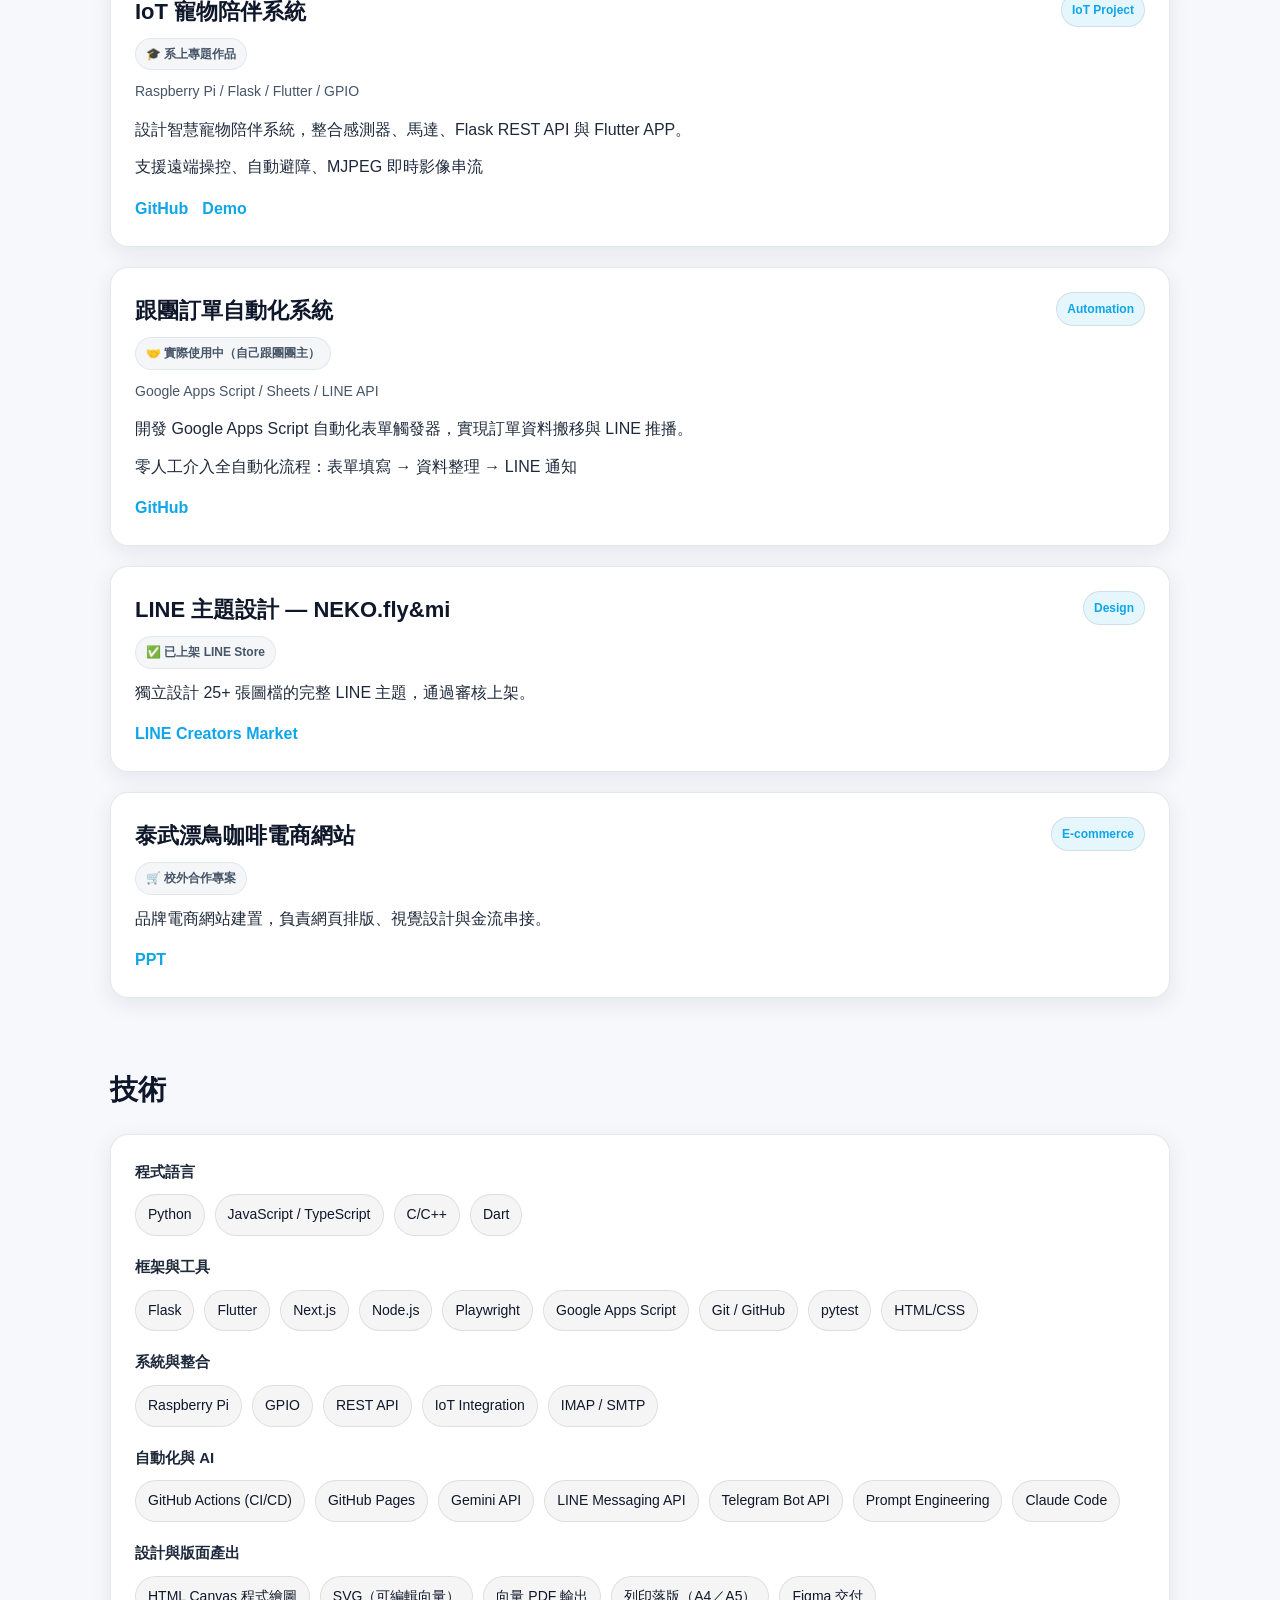
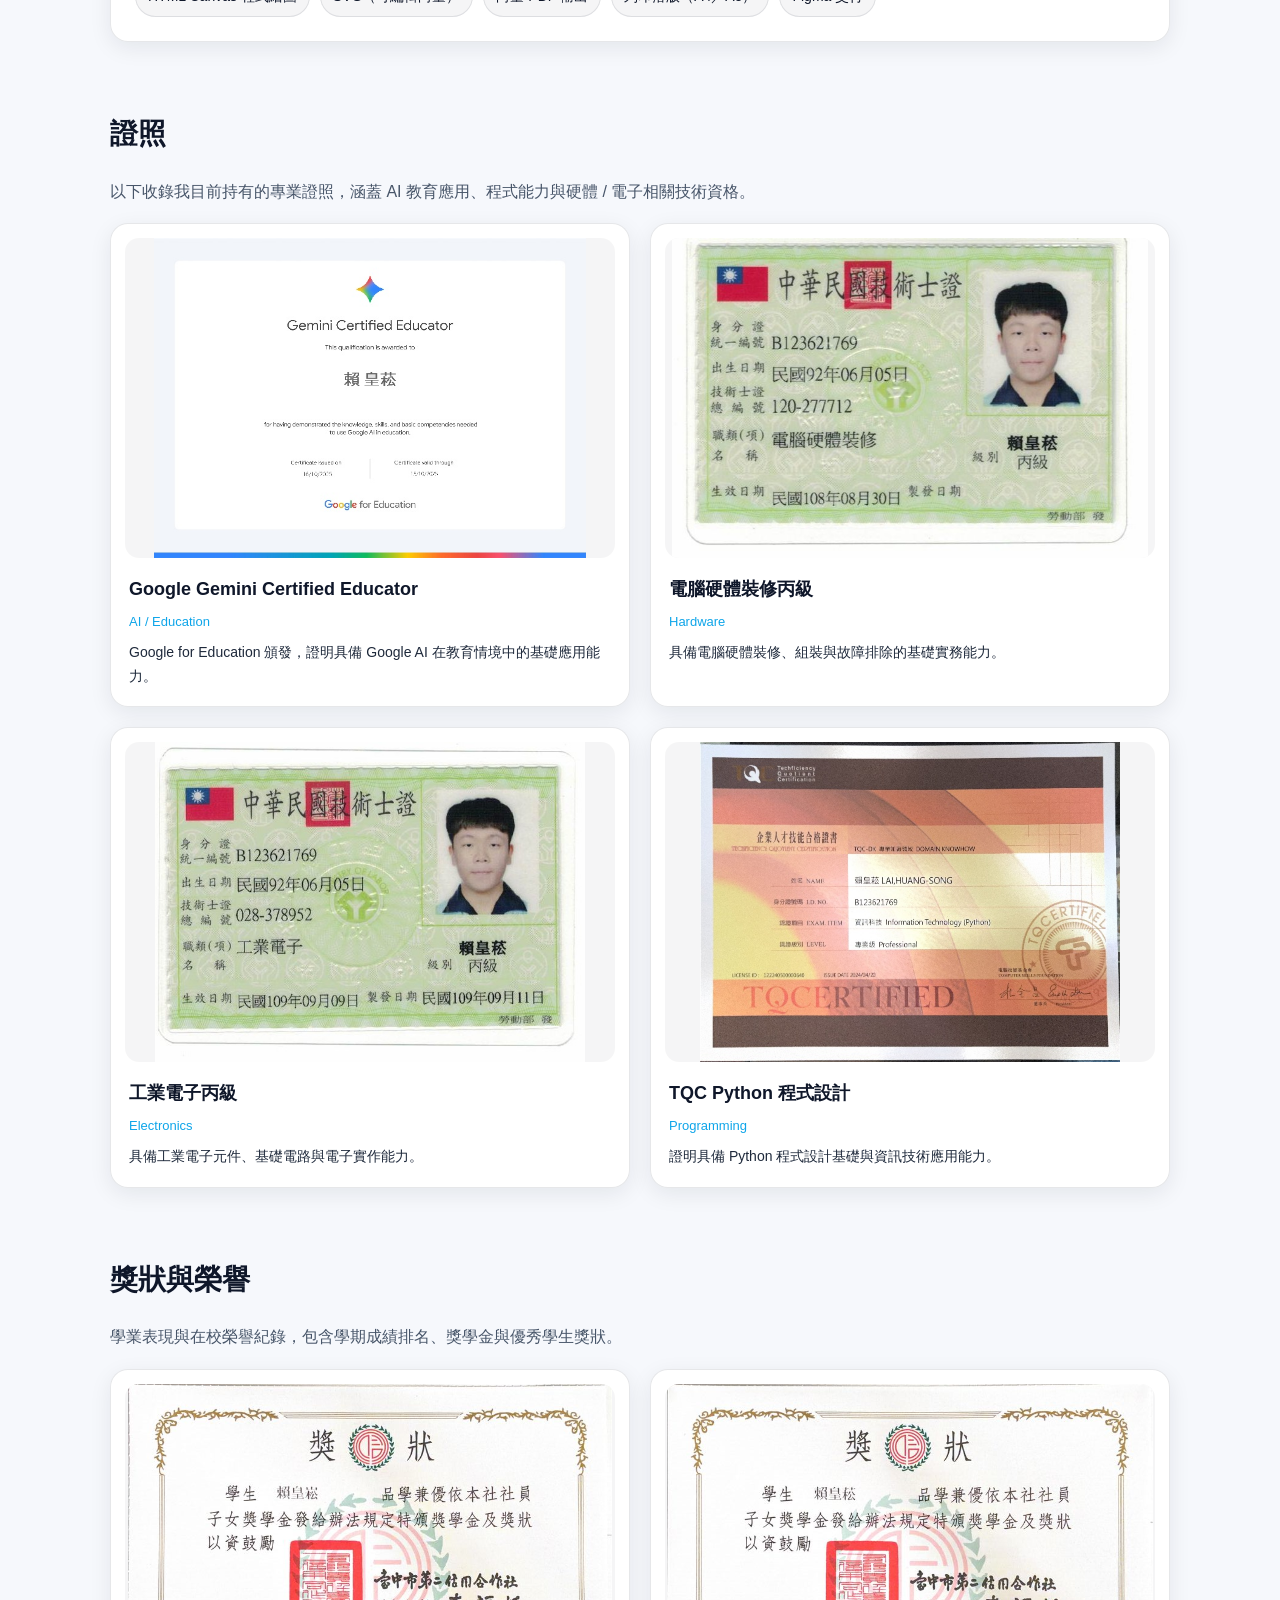
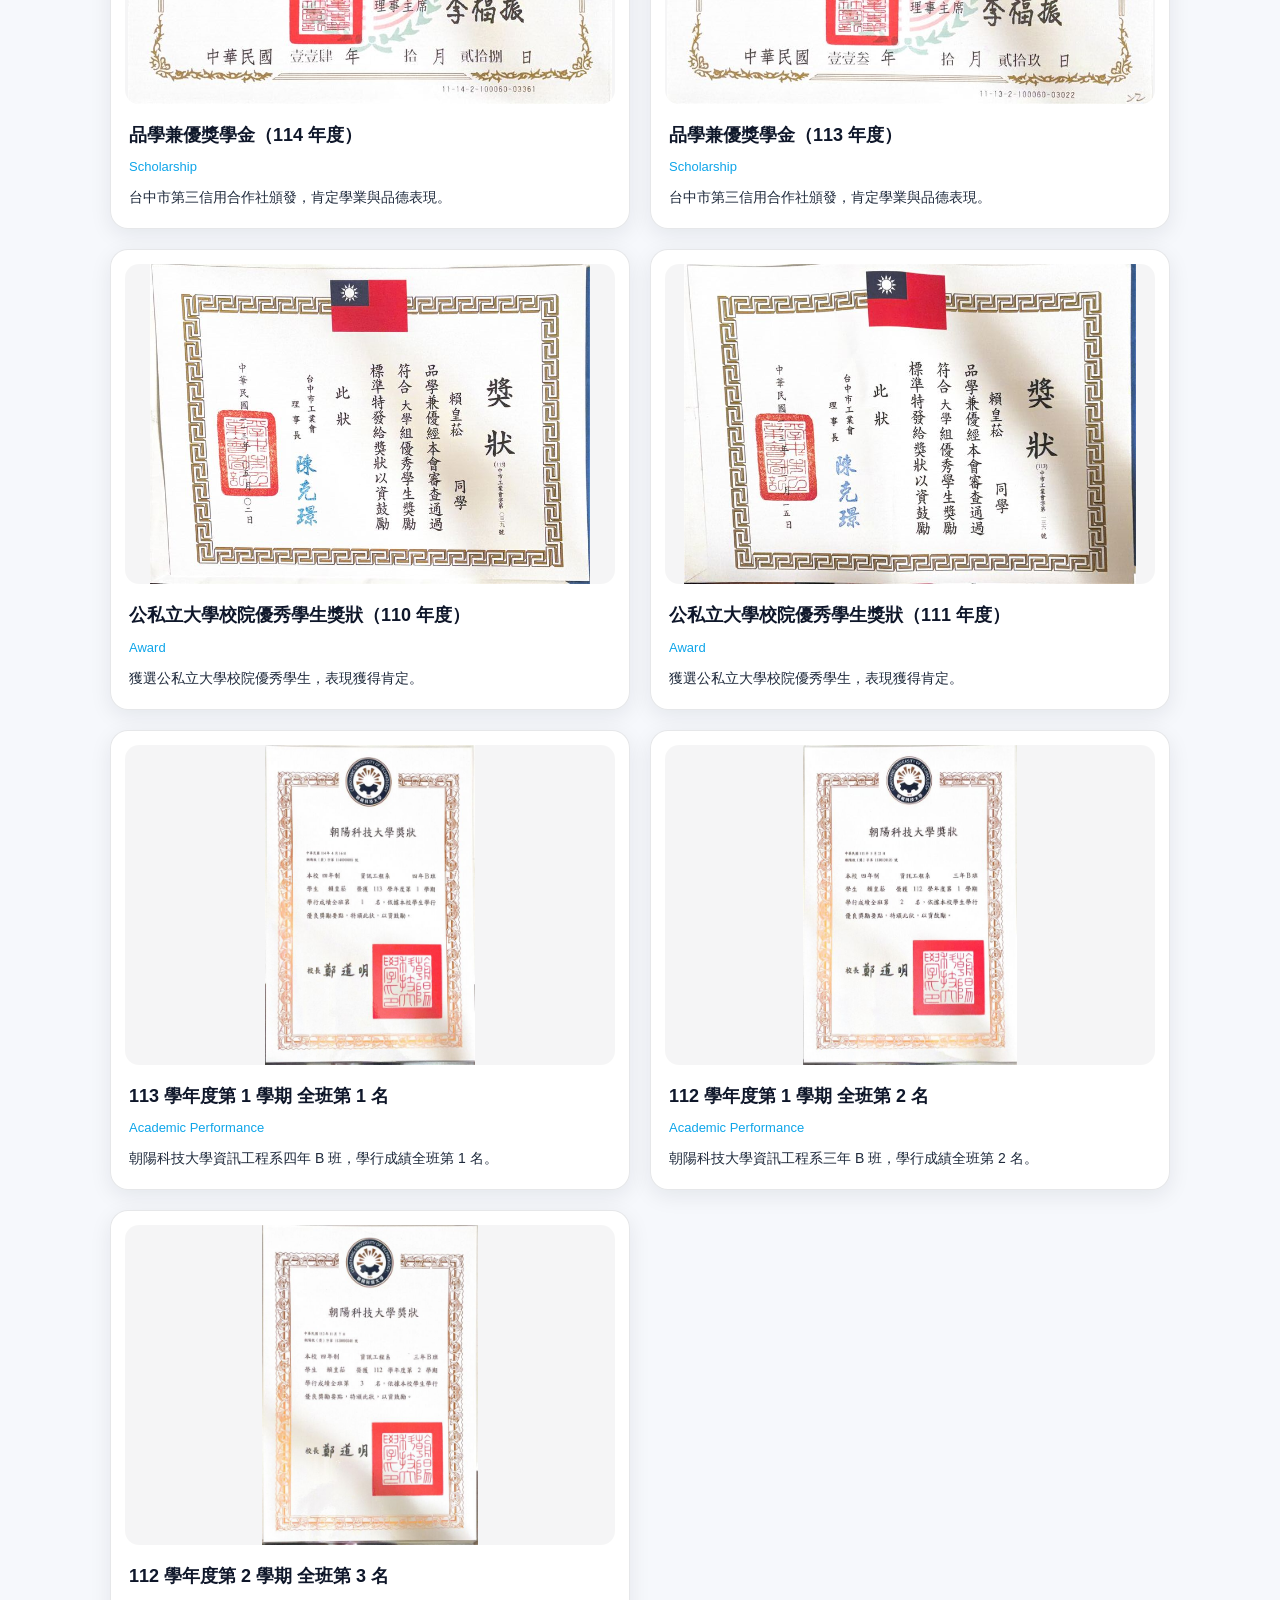
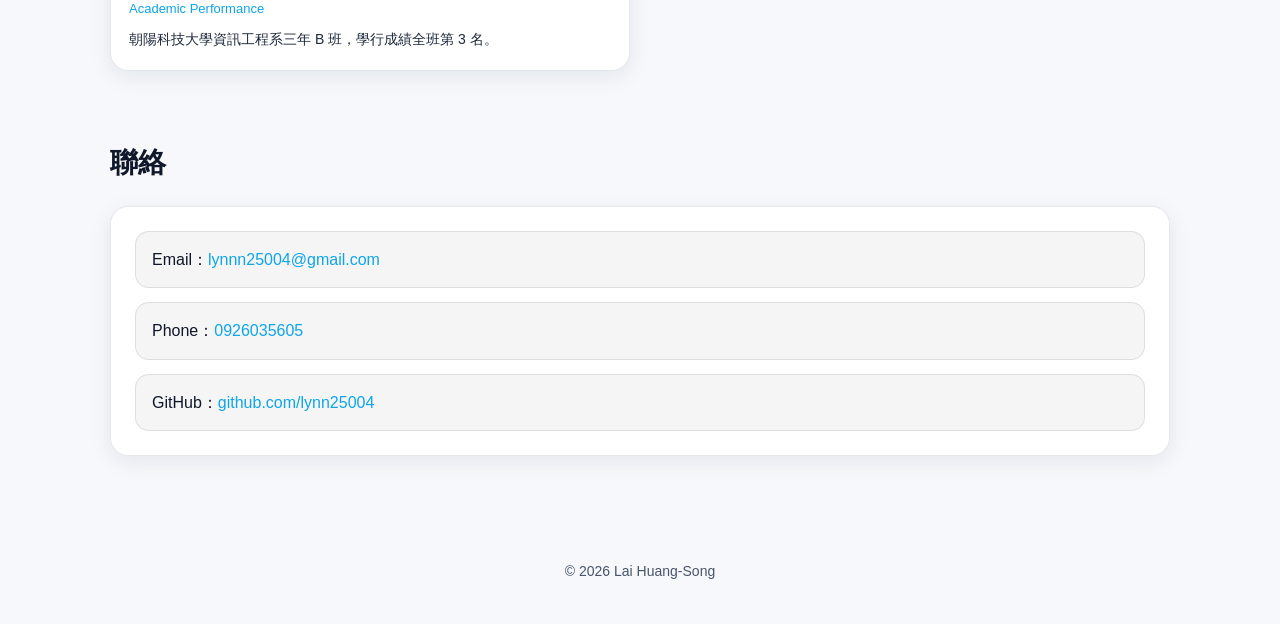
==== commit b5167669: "加證件照與經歷區、履歷 PDF 下載，修正關於我文字在淺色模式看不見 - hero 側欄加證件照，新增「經歷」區（巧舜倉儲、百佳泰、系辦、進昕塑膠） - hero 加「履歷 PDF」下載鈕，附上綜合版" ====
--- a/index.html
+++ b/index.html
@@ -314,6 +314,62 @@
       word-break:break-word;
     }
 
+    .profile-photo{
+      display:block;
+      width:100%;
+      max-width:180px;
+      margin:0 auto 18px;
+      aspect-ratio:3 / 4;
+      object-fit:cover;
+      border-radius:14px;
+      border:1px solid var(--border);
+      box-shadow:var(--shadow);
+    }
+
+    .exp-list{
+      display:grid;
+      gap:14px;
+    }
+
+    .exp-item{
+      padding:18px 20px;
+      border-radius:14px;
+      background:var(--skills-bg);
+      border:1px solid var(--border);
+    }
+
+    .exp-head{
+      display:flex;
+      justify-content:space-between;
+      align-items:baseline;
+      gap:14px;
+      flex-wrap:wrap;
+    }
+
+    .exp-role{
+      font-size:17px;
+      font-weight:700;
+      color:var(--brand);
+    }
+
+    .exp-when{
+      font-size:14px;
+      color:var(--muted);
+      white-space:nowrap;
+    }
+
+    .exp-org{
+      margin-top:2px;
+      font-size:14px;
+      color:var(--muted);
+    }
+
+    .exp-desc{
+      margin-top:10px;
+      color:var(--project-desc);
+      font-size:15px;
+    }
+
     .section{
       padding:34px 0;
       scroll-margin-top:72px;
@@ -331,7 +387,7 @@
     }
 
     .about-box p{
-      color:#dbe6f3;
+      color:var(--project-desc);
       margin-bottom:16px;
     }
 
@@ -735,6 +791,7 @@
       <div class="brand">賴皇菘 Portfolio</div>
       <div class="nav-links">
         <a href="#about">關於我</a>
+        <a href="#experience">經歷</a>
         <a href="#projects">專案</a>
         <a href="#skills">技術</a>
         <a href="#certifications">證照</a>
@@ -760,12 +817,14 @@
           </p>
           <div class="hero-actions">
             <a class="btn btn-primary" href="#projects">查看專案</a>
+            <a class="btn btn-secondary" href="files/resume-general.pdf" target="_blank" rel="noopener noreferrer">履歷 PDF</a>
             <a class="btn btn-secondary" href="files/autobiography-zh.pdf" target="_blank" rel="noopener noreferrer">自傳 PDF</a>
             <a class="btn btn-secondary" href="https://github.com/lynn25004" target="_blank" rel="noopener noreferrer">GitHub</a>
           </div>
         </div>
 
         <div class="side-card">
+          <img class="profile-photo" src="images/profile.jpg" alt="賴皇菘證件照" width="180" height="240">
           <div class="info-list">
             <div class="info-item">
               <span class="info-label">專長</span>
@@ -820,6 +879,68 @@
       </div>
     </section>
 
+    <section class="section" id="experience">
+      <h2 class="section-title">經歷</h2>
+      <p class="section-desc">從製造現場、倉儲到測試實驗室與系辦行政，讓我同時熟悉工程驗證與實際的作業流程。</p>
+
+      <div class="exp-list">
+        <div class="exp-item">
+          <div class="exp-head">
+            <div>
+              <div class="exp-role">倉儲人員</div>
+              <div class="exp-org">巧舜企業有限公司 · 台中市</div>
+            </div>
+            <div class="exp-when">2026/5 – 2026/6</div>
+          </div>
+          <p class="exp-desc">
+            負責日常進出貨、揀貨與庫存盤點。任職期間主動把庫存對帳自動化：以 Google Apps Script 讓試算表自動扣帳並加上差異驗證與修補機制，
+            另把散在 LINE 群組裡的訂單訊息解析成可查詢的訂單檔案庫（訂單編號配對率 99.7%），減少人工對帳的漏登與錯帳。
+          </p>
+        </div>
+
+        <div class="exp-item">
+          <div class="exp-head">
+            <div>
+              <div class="exp-role">產品測試 實習生／工讀生</div>
+              <div class="exp-org">百佳泰股份有限公司 中科分公司 · 南投縣</div>
+            </div>
+            <div class="exp-when">2025/2 – 2025/6</div>
+          </div>
+          <p class="exp-desc">
+            負責滑鼠、筆電與各類週邊設備的功能與相容性測試，涵蓋線材（USB-C、DP、Splitter）與跨平台作業系統（Windows／macOS／Chrome OS），
+            並獨立以英文撰寫 issue、分析問題並提出回報。
+          </p>
+        </div>
+
+        <div class="exp-item">
+          <div class="exp-head">
+            <div>
+              <div class="exp-role">行政庶務 實習生／工讀生</div>
+              <div class="exp-org">朝陽科技大學 資訊工程學系 系辦公室 · 台中市</div>
+            </div>
+            <div class="exp-when">2022/10 – 2022/12</div>
+          </div>
+          <p class="exp-desc">
+            協助老師與助教處理行政庶務：公文遞送、器材借用、教室巡視、送信，並支援系上活動的海報設計、現場支援與攝影紀錄。
+          </p>
+        </div>
+
+        <div class="exp-item">
+          <div class="exp-head">
+            <div>
+              <div class="exp-role">技術人員（機械操作）</div>
+              <div class="exp-org">進昕塑膠有限公司 · 台中市烏日區</div>
+            </div>
+            <div class="exp-when">2021/7 – 2023/9</div>
+          </div>
+          <p class="exp-desc">
+            負責塑膠射出成型設備的操作與日常維護，執行基本故障排除並協助模具調整與製程參數優化，
+            熟悉整體生產流程與品質控管標準。
+          </p>
+        </div>
+      </div>
+    </section>
+
     <section class="section" id="projects">
       <h2 class="section-title">專案</h2>
 
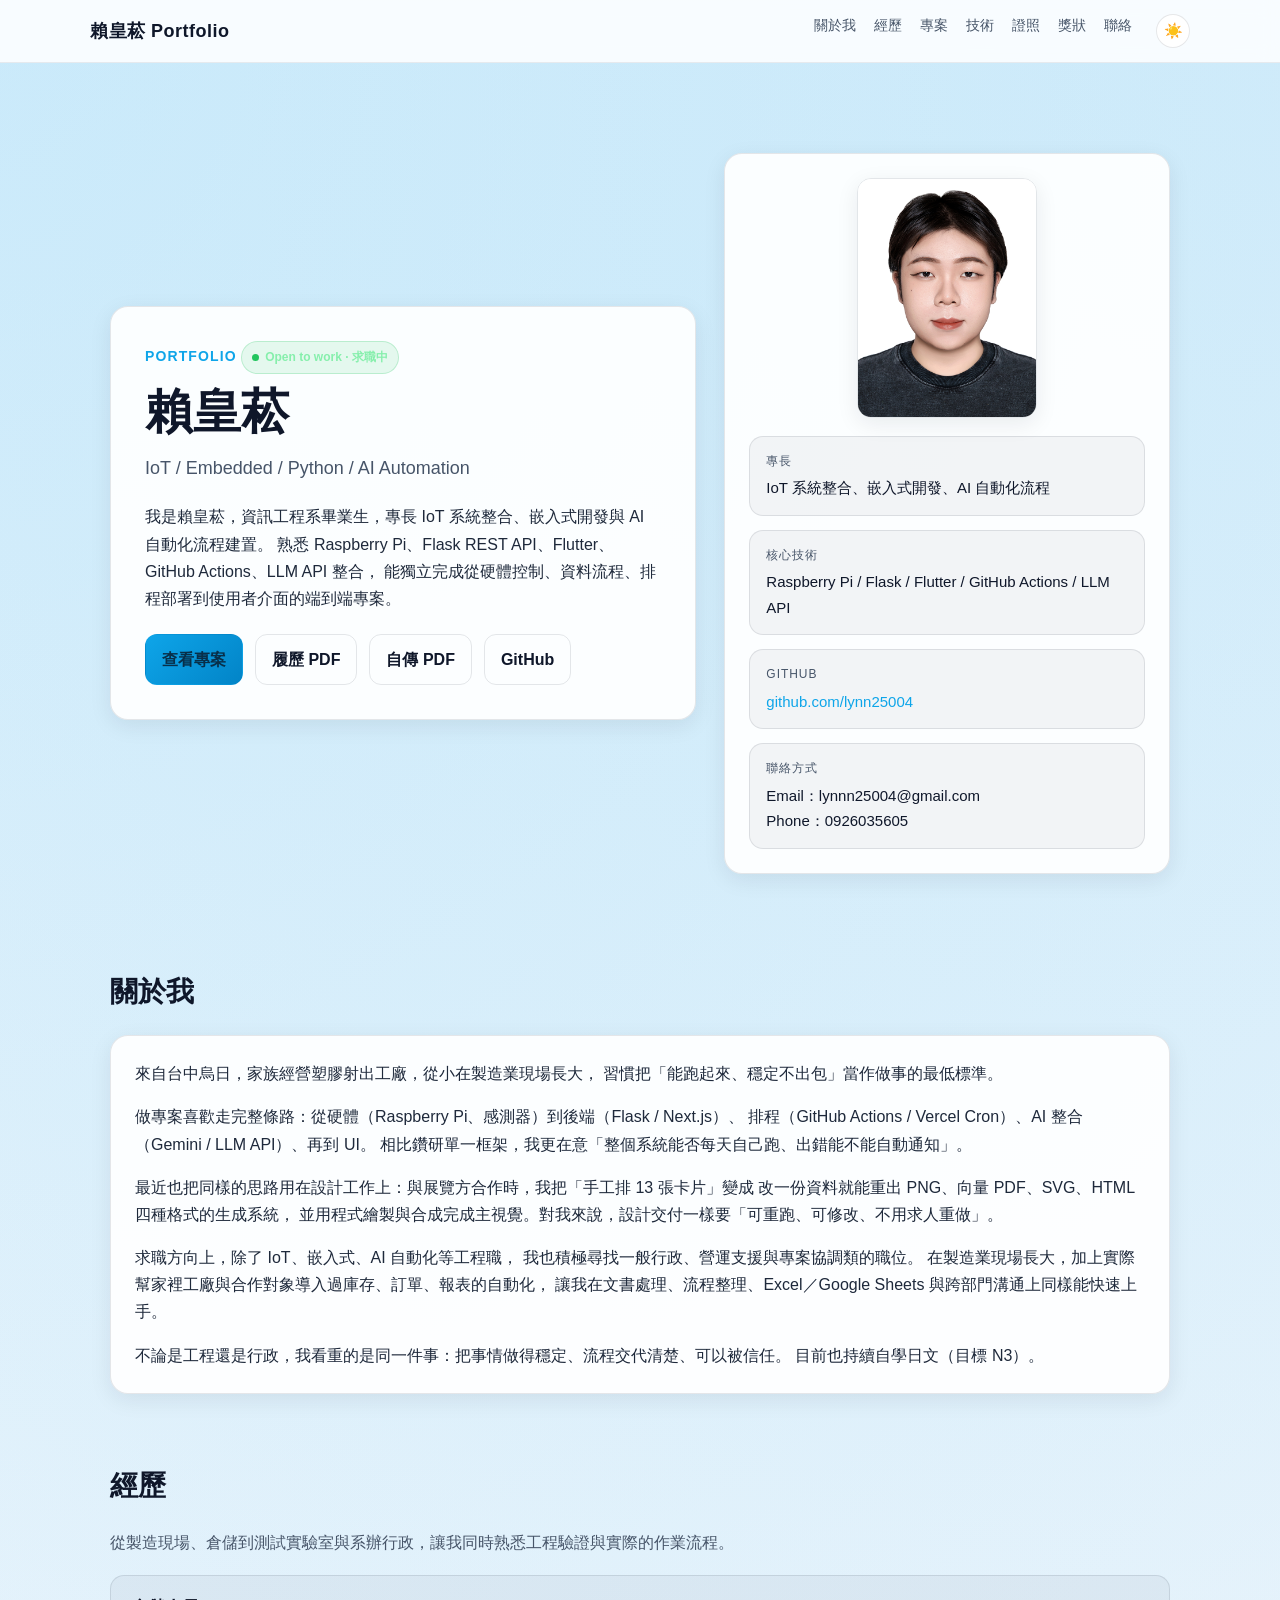
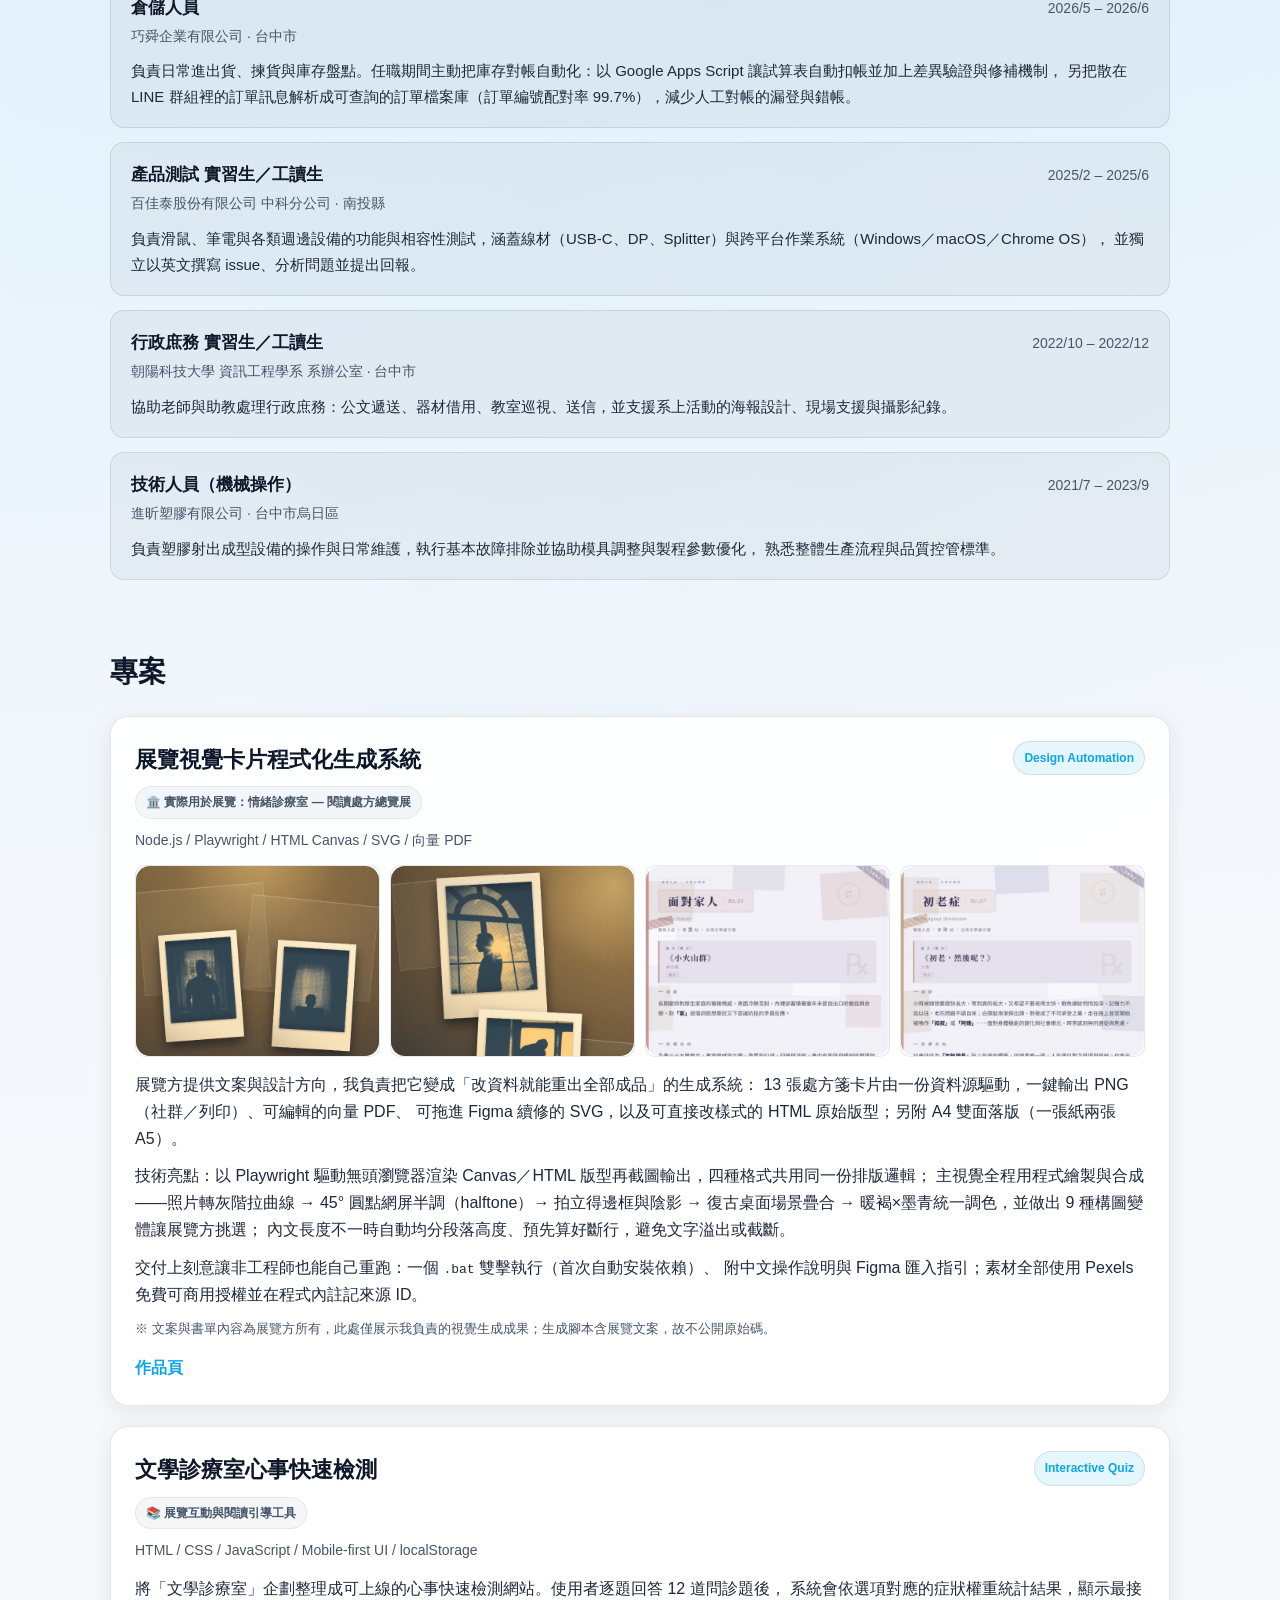
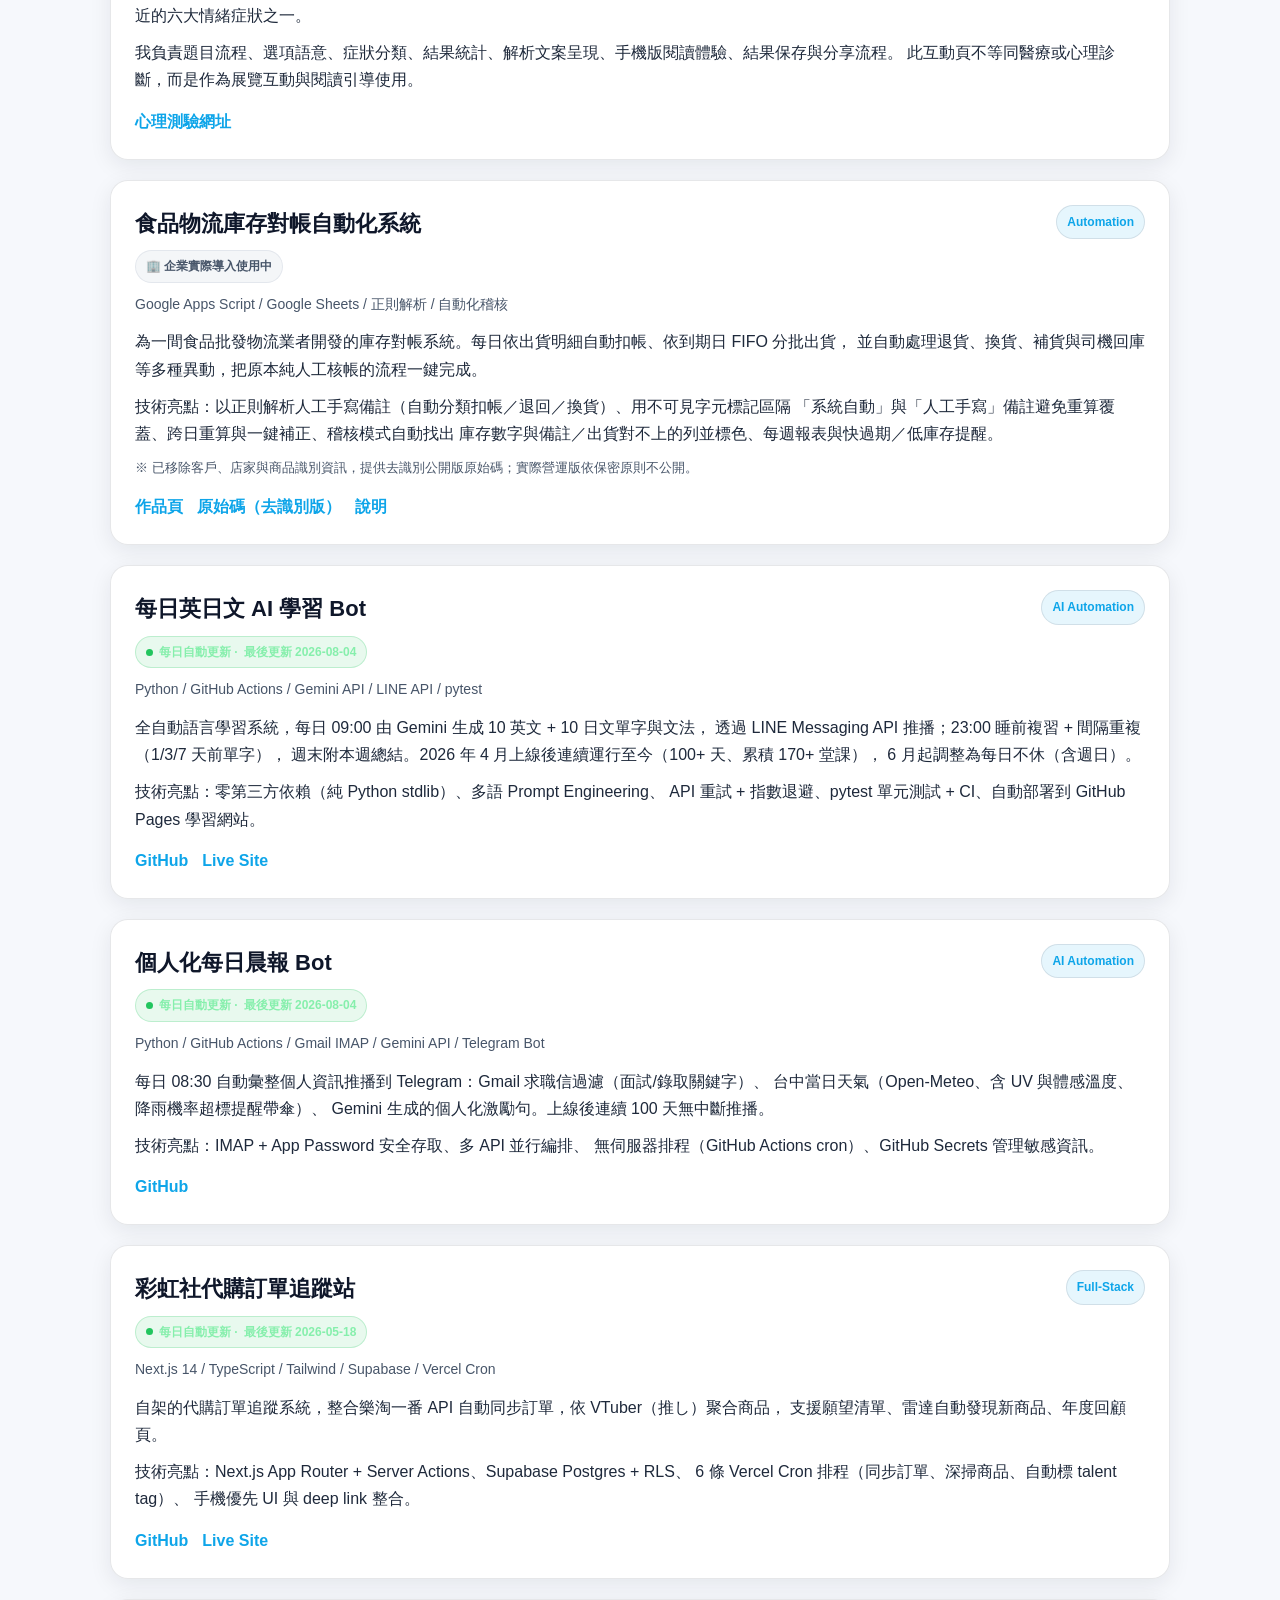
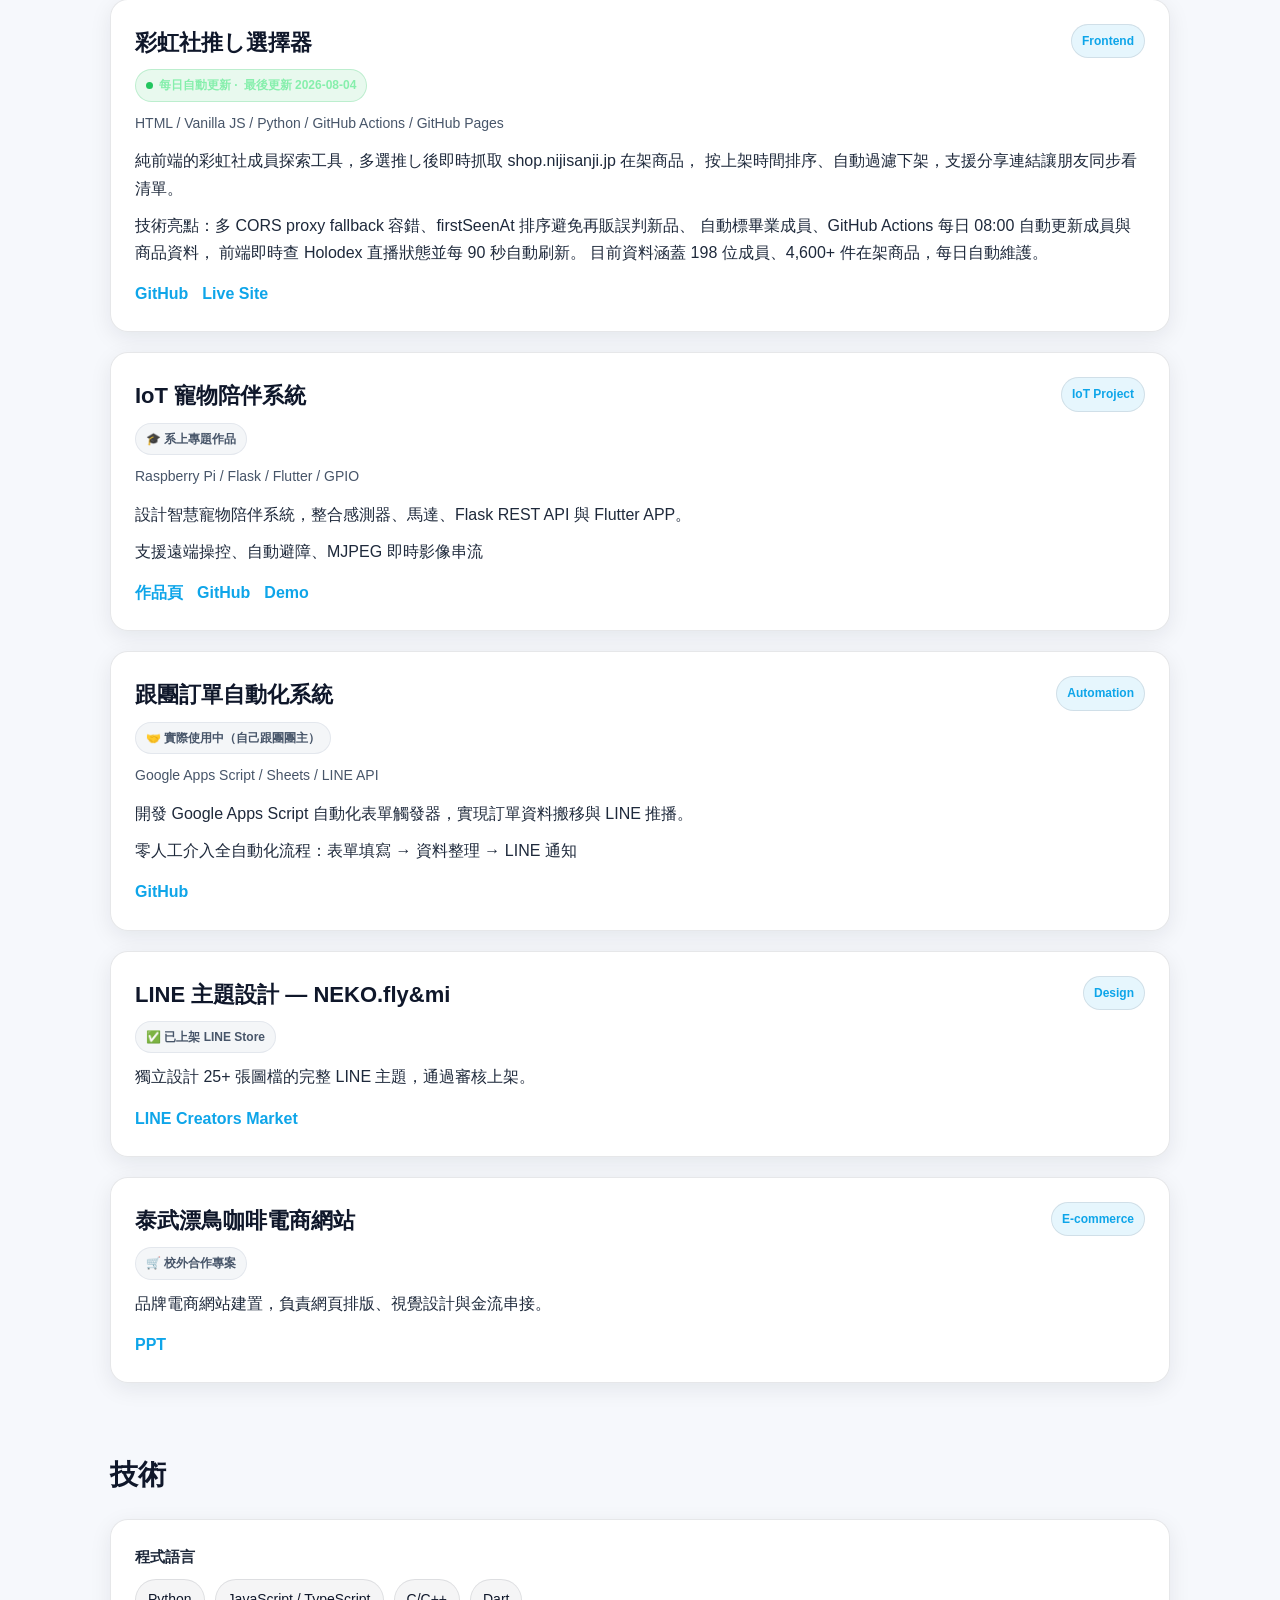
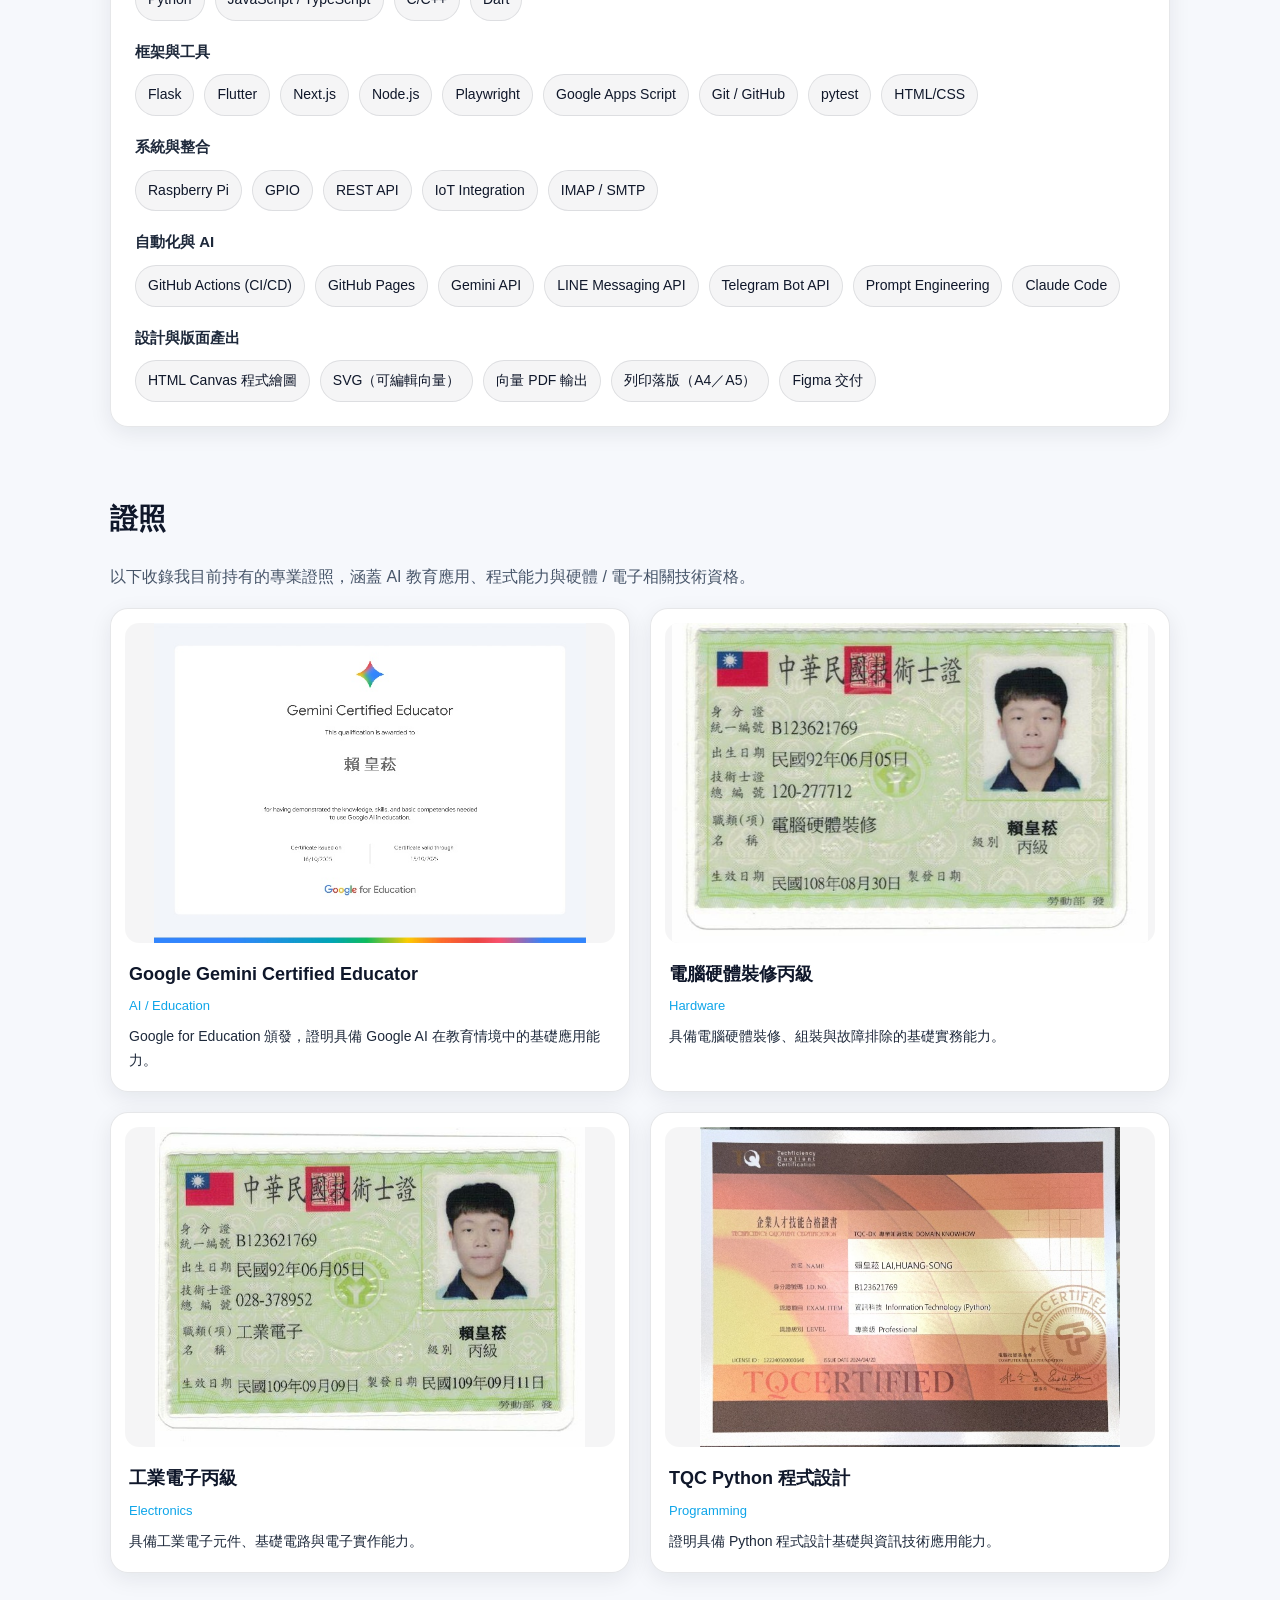
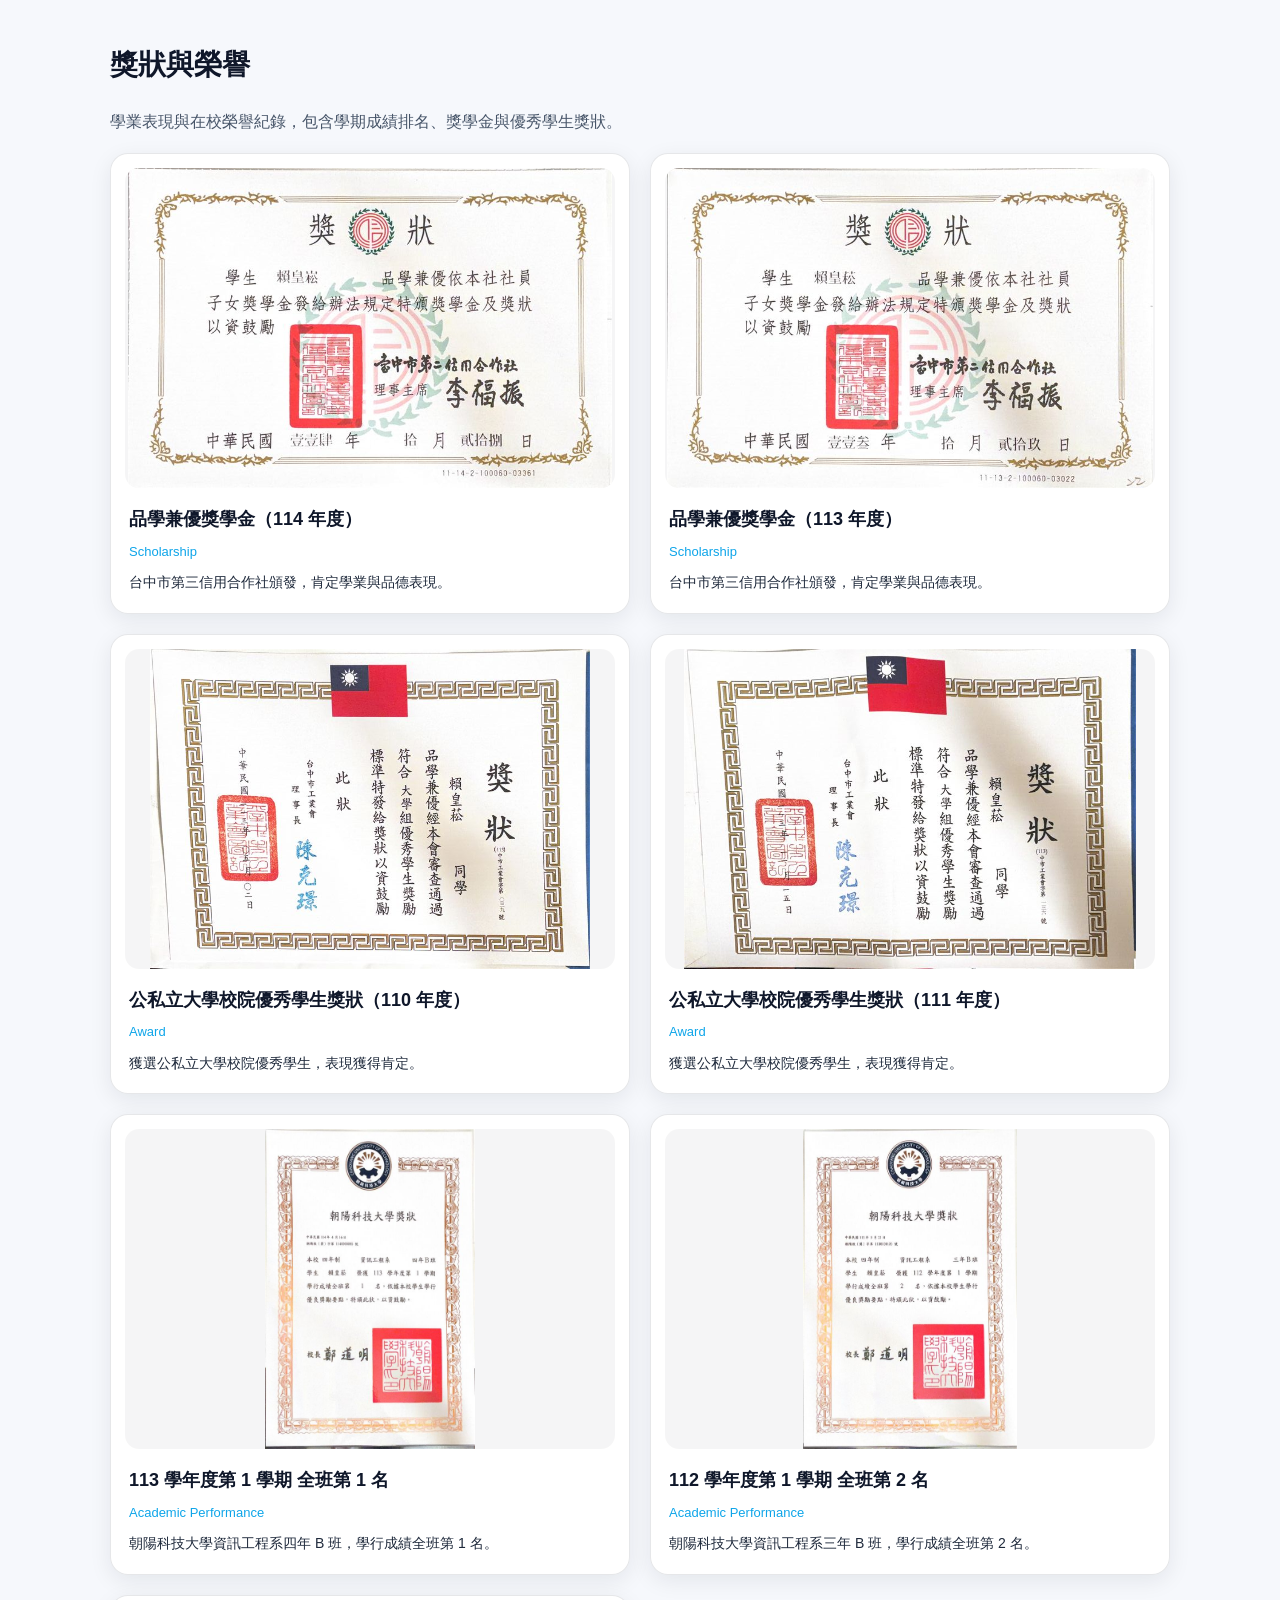
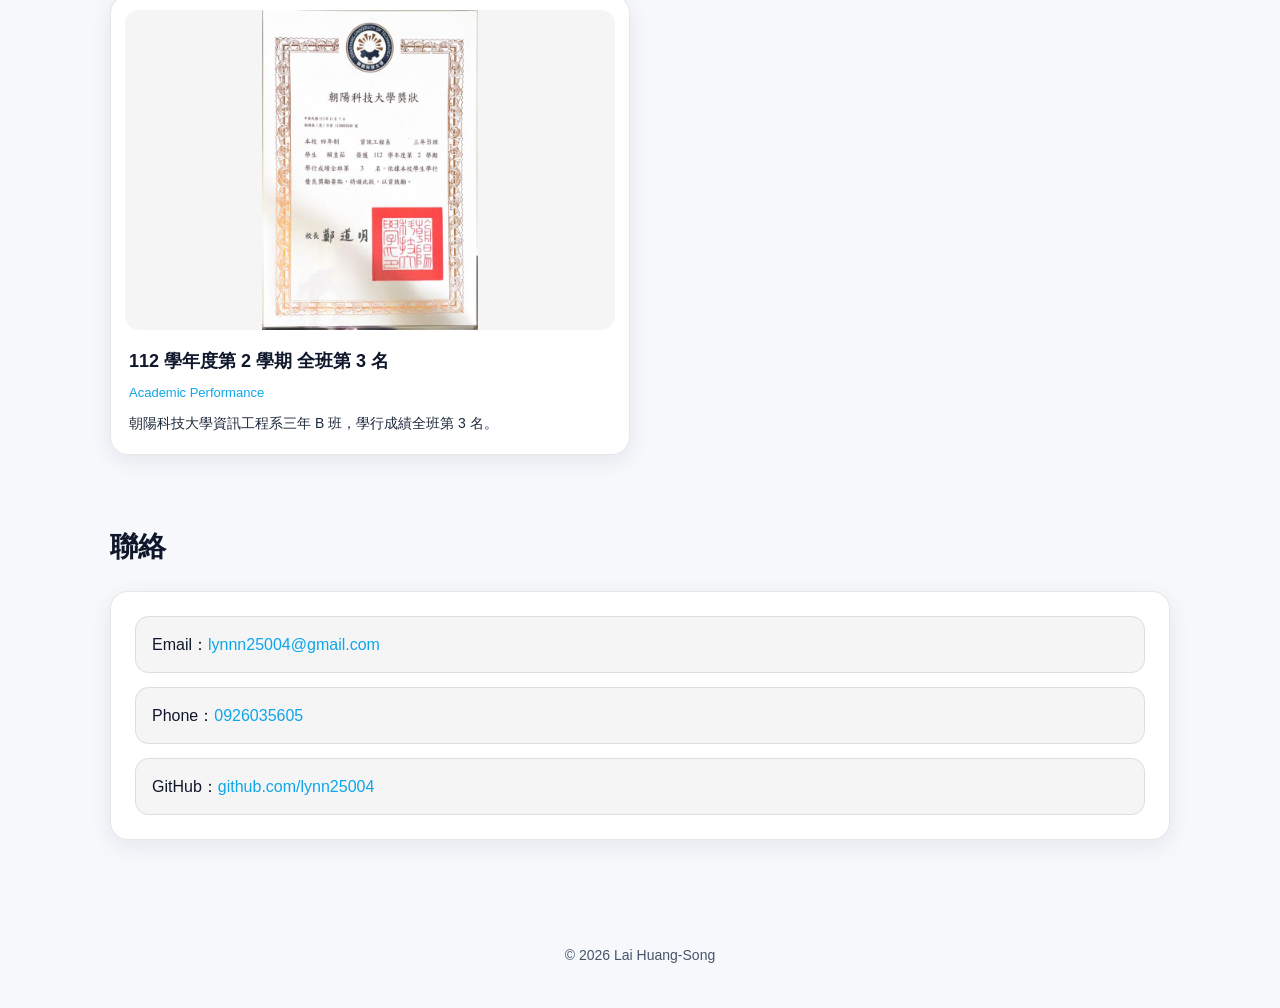
==== commit 72292c5c: "Add project pages and update resume links" ====
--- a/index.html
+++ b/index.html
@@ -984,6 +984,29 @@
           <p class="project-desc" style="color:var(--muted);font-size:13px;">
             ※ 文案與書單內容為展覽方所有，此處僅展示我負責的視覺生成成果；生成腳本含展覽文案，故不公開原始碼。
           </p>
+          <div class="project-links">
+            <a href="projects/literary-clinic-visual/" target="_blank" rel="noopener noreferrer">作品頁</a>
+          </div>
+        </div>
+
+        <div class="card">
+          <div class="project-header">
+            <h3>文學診療室心事快速檢測</h3>
+            <span class="badge">Interactive Quiz</span>
+          </div>
+          <span class="static-badge">📚 展覽互動與閱讀引導工具</span>
+          <div class="stack">HTML / CSS / JavaScript / Mobile-first UI / localStorage</div>
+          <p class="project-desc">
+            將「文學診療室」企劃整理成可上線的心事快速檢測網站。使用者逐題回答 12 道問診題後，
+            系統會依選項對應的症狀權重統計結果，顯示最接近的六大情緒症狀之一。
+          </p>
+          <p class="project-desc">
+            我負責題目流程、選項語意、症狀分類、結果統計、解析文案呈現、手機版閱讀體驗、結果保存與分享流程。
+            此互動頁不等同醫療或心理診斷，而是作為展覽互動與閱讀引導使用。
+          </p>
+          <div class="project-links">
+            <a href="https://emotion-clinic-quiz.brian94hs.chatgpt.site" target="_blank" rel="noopener noreferrer">心理測驗網址</a>
+          </div>
         </div>
 
         <div class="card">
@@ -1006,6 +1029,7 @@
             ※ 已移除客戶、店家與商品識別資訊，提供去識別公開版原始碼；實際營運版依保密原則不公開。
           </p>
           <div class="project-links">
+            <a href="projects/food-logistics-inventory/" target="_blank" rel="noopener noreferrer">作品頁</a>
             <a href="https://github.com/lynn25004/portfolio/blob/main/projects/food-logistics-inventory/inventory.gs" target="_blank" rel="noopener noreferrer">原始碼（去識別版）</a>
             <a href="https://github.com/lynn25004/portfolio/tree/main/projects/food-logistics-inventory" target="_blank" rel="noopener noreferrer">說明</a>
           </div>
@@ -1114,6 +1138,7 @@
             支援遠端操控、自動避障、MJPEG 即時影像串流
           </p>
           <div class="project-links">
+            <a href="projects/iot-pet-companion/" target="_blank" rel="noopener noreferrer">作品頁</a>
             <a href="https://github.com/lynn25004/IoT-Pet-companion-machine" target="_blank" rel="noopener noreferrer">GitHub</a>
             <a href="https://1drv.ms/p/c/fd71da1dea47895c/IQDMHEFFaX8uTKvxJABpXvbUAQDs-z8y2wv67DpPHBs7V6c?e=m2fXS5" target="_blank" rel="noopener noreferrer">Demo</a>
           </div>
